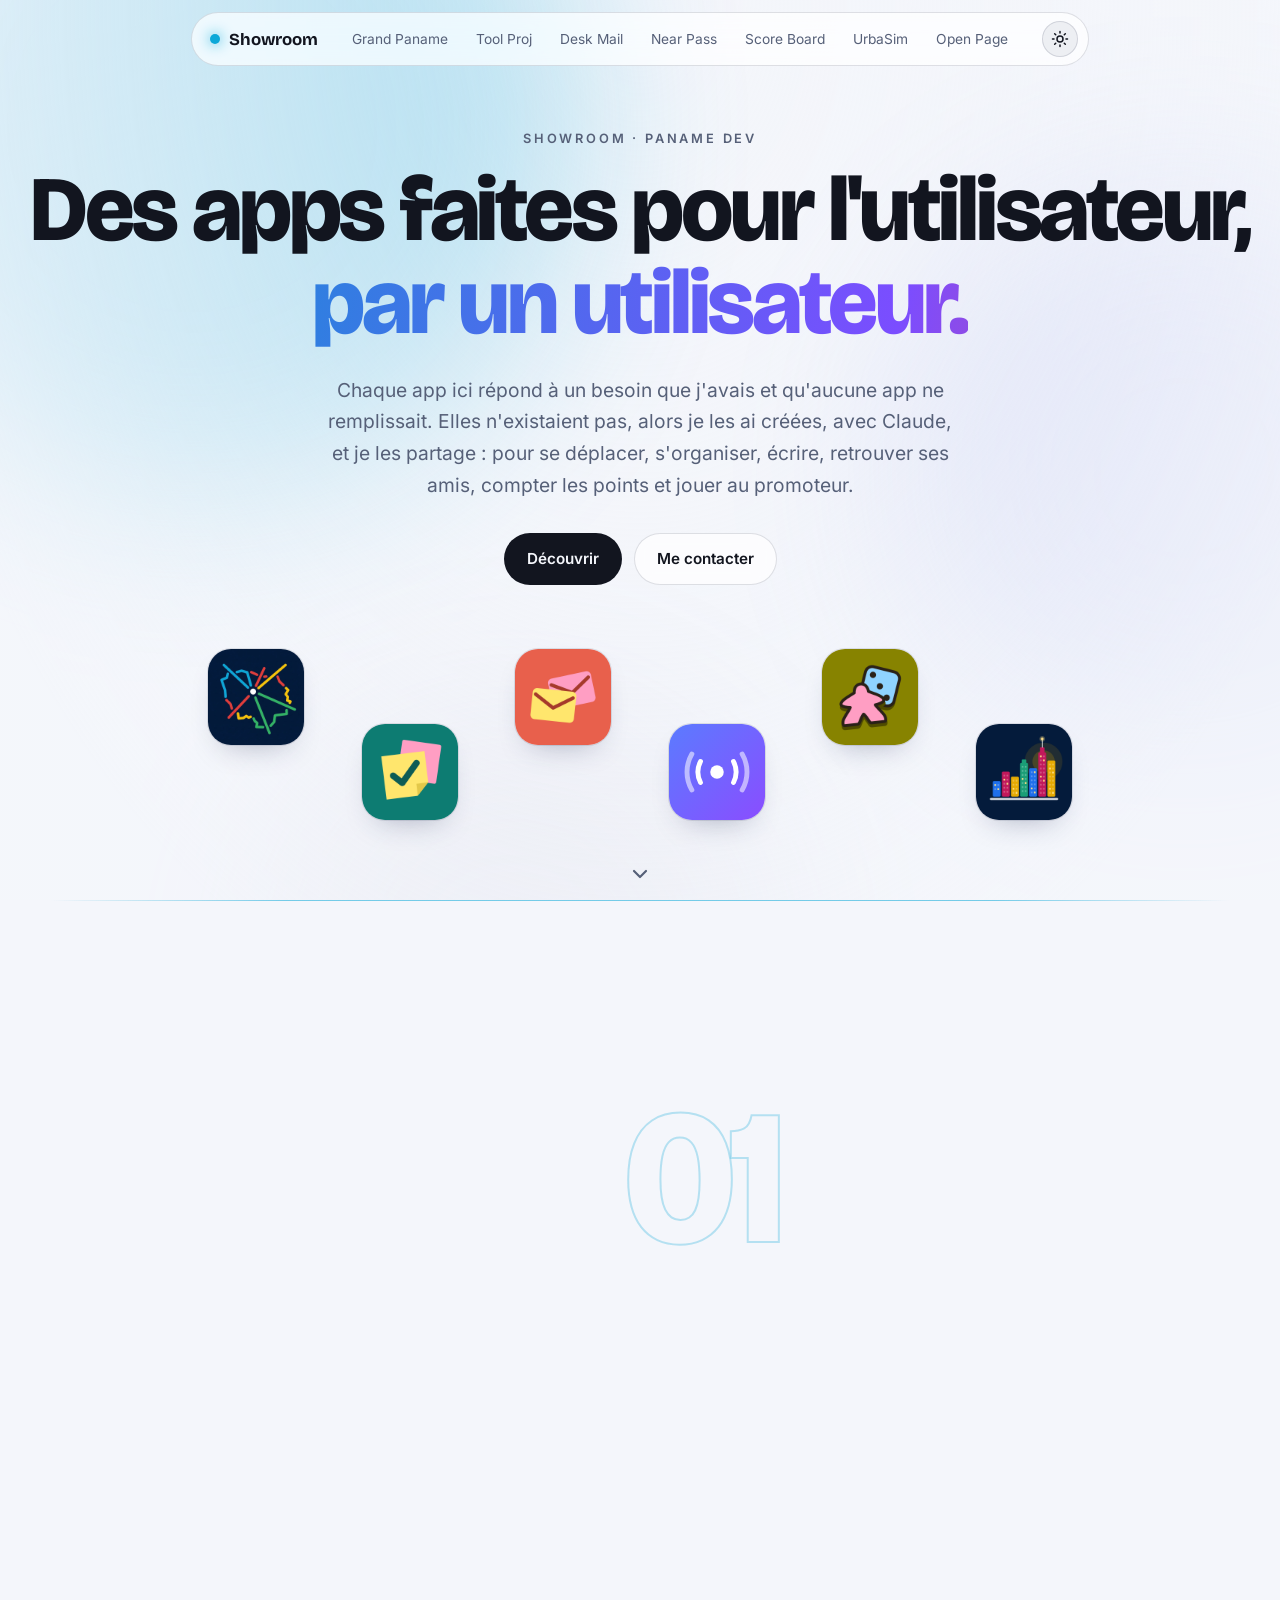
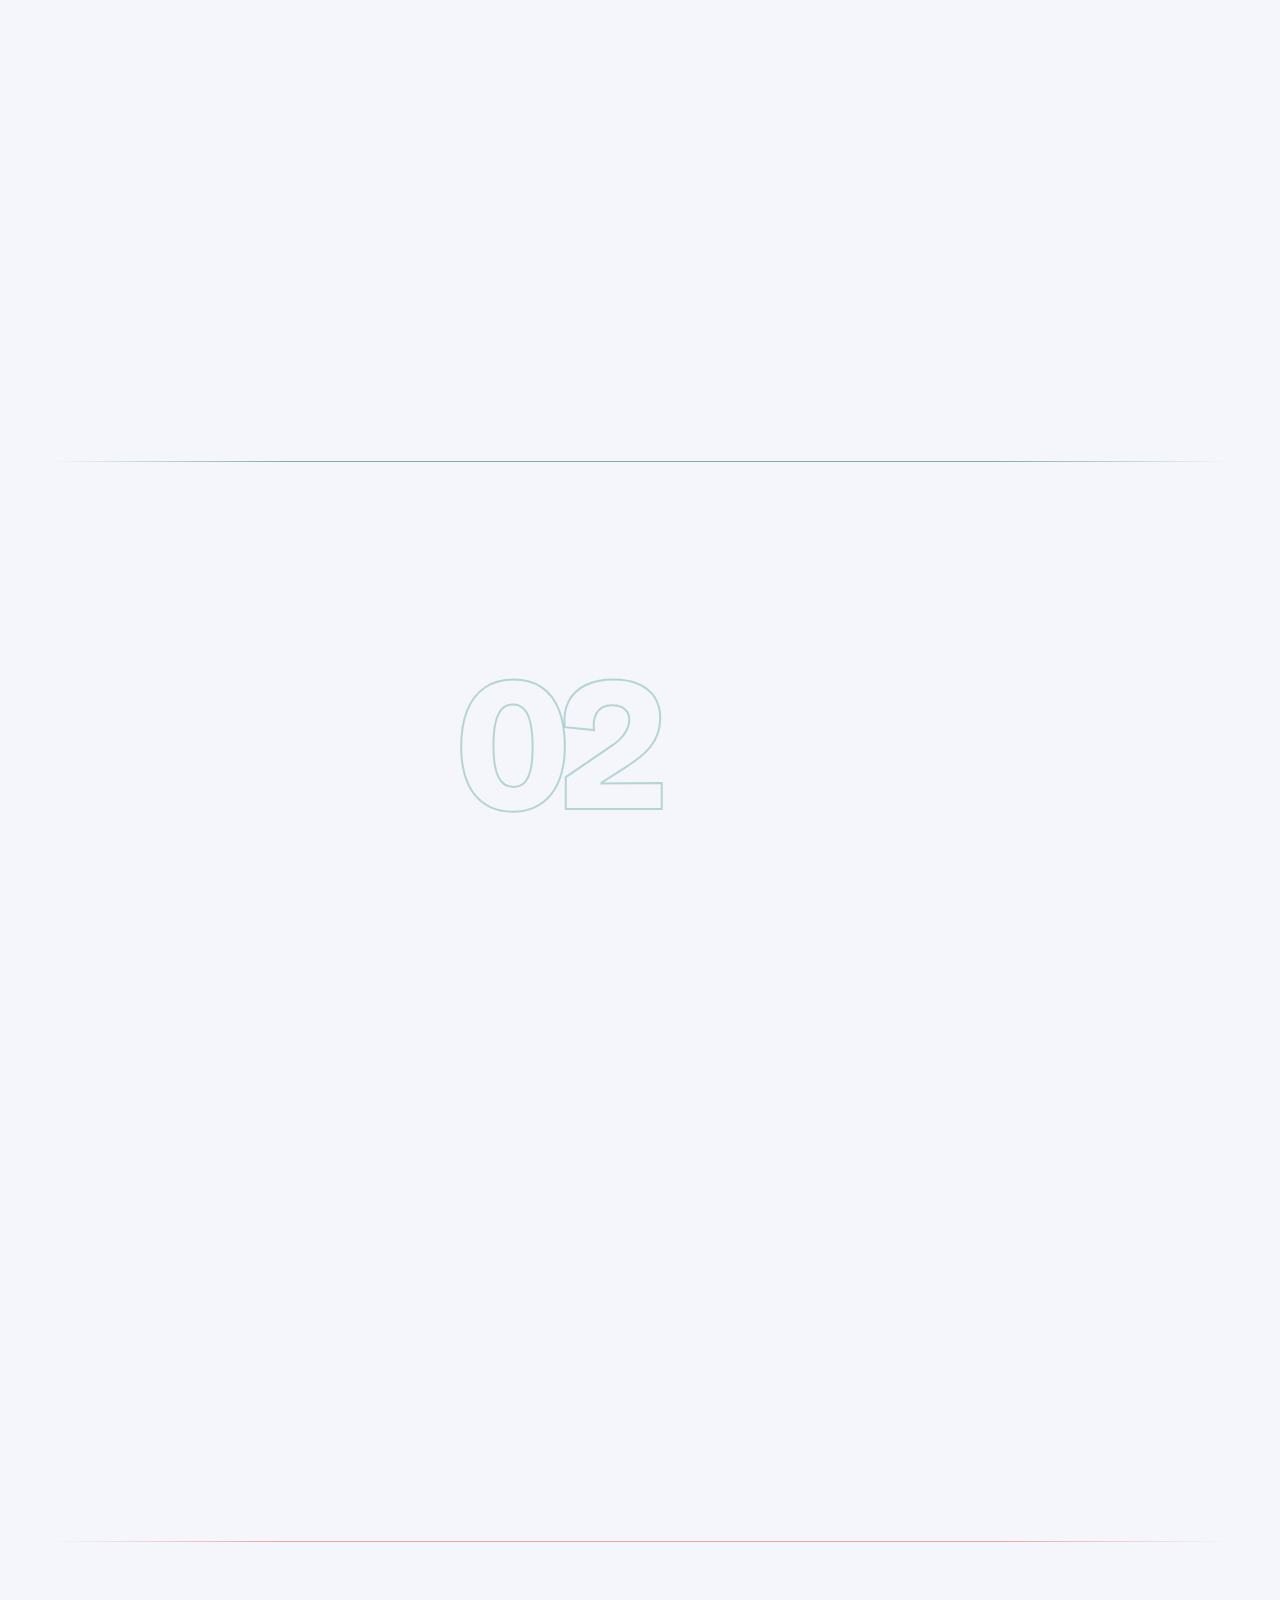
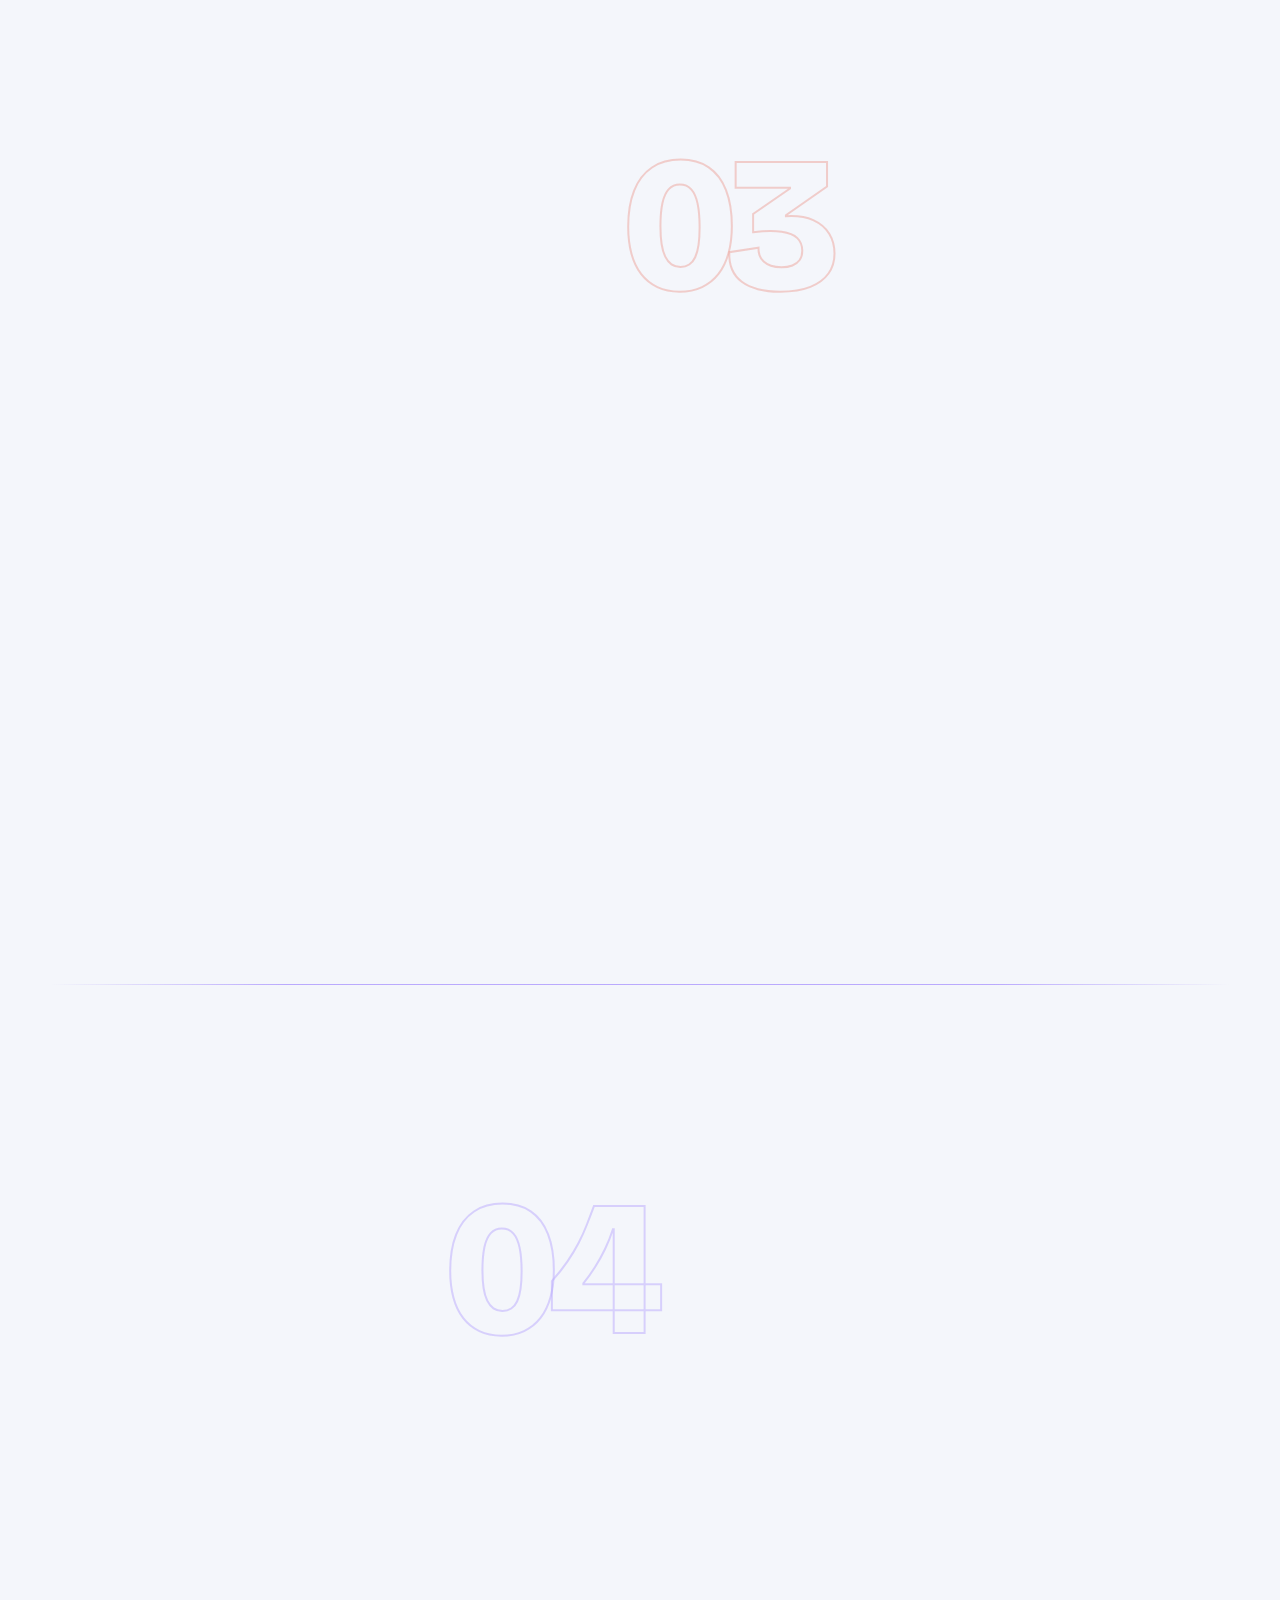
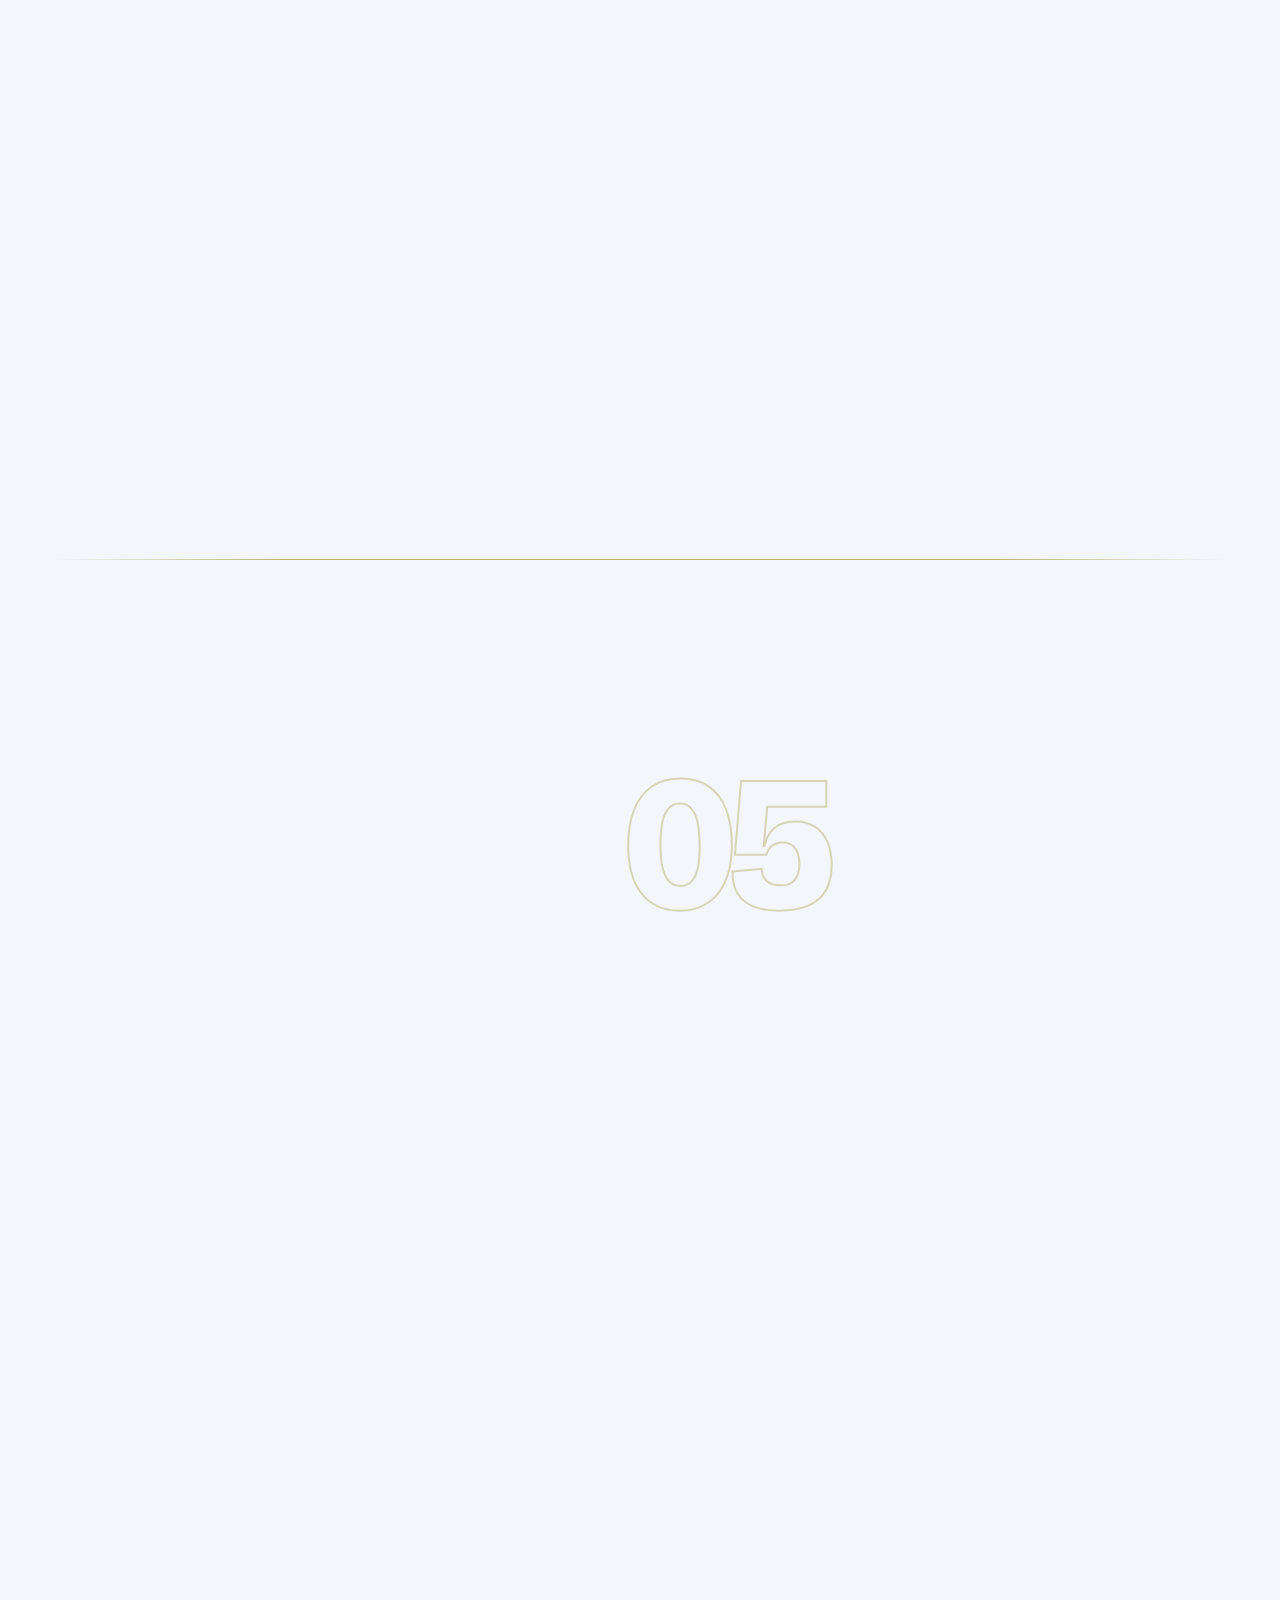
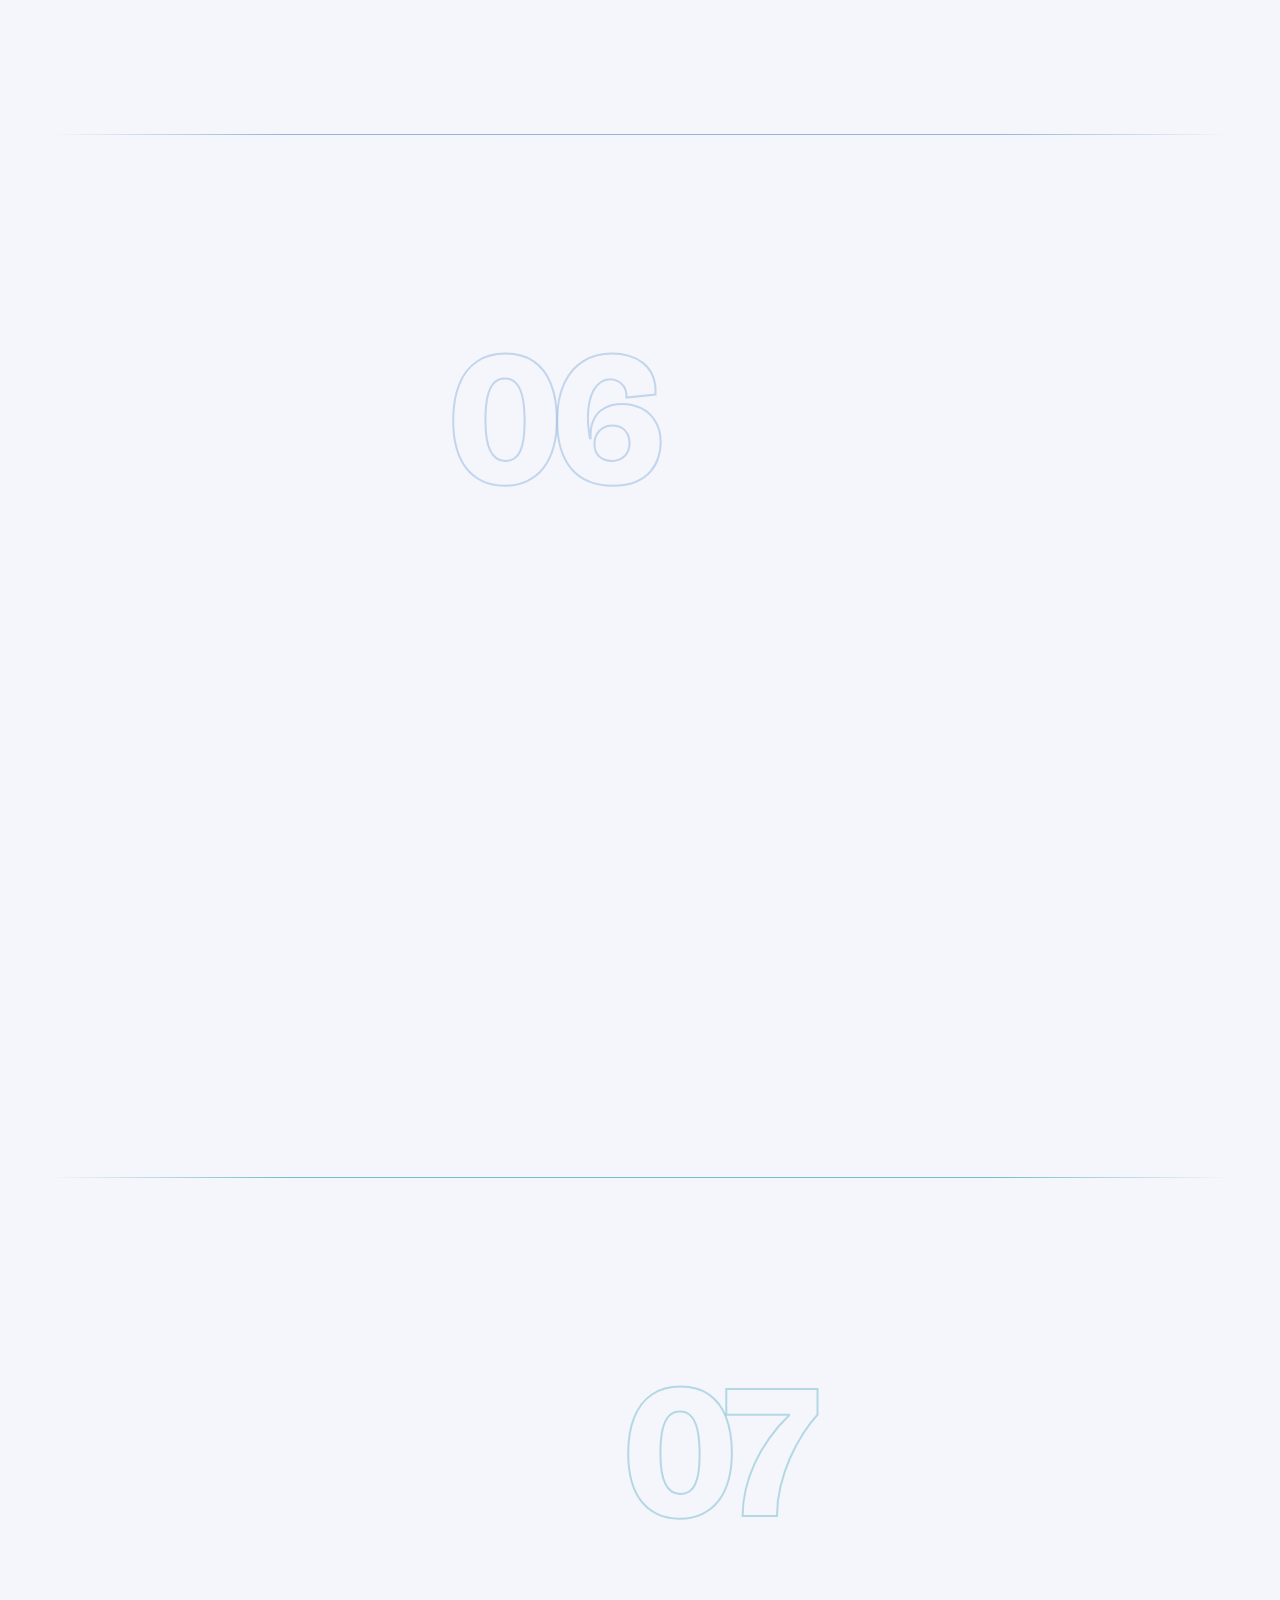
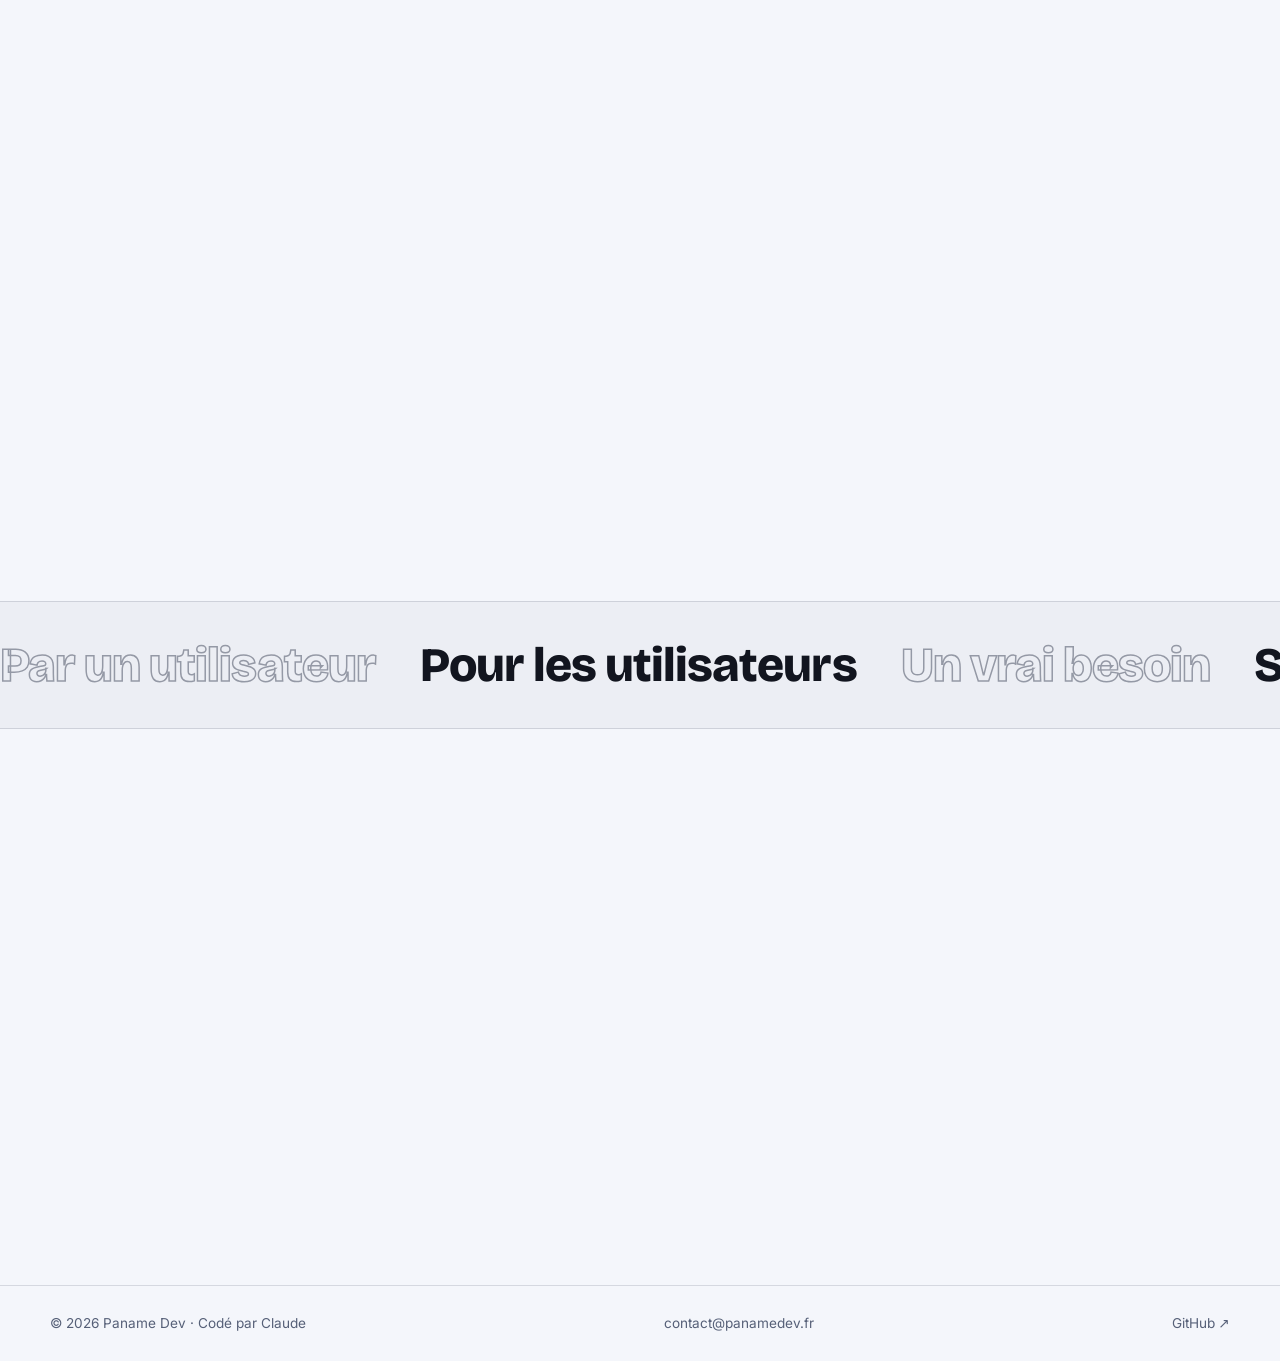
==== index.html @ d59c6768 "Défilement : plus de pause au survol, la rangée ne s'arrête jamais Co-Authored-By: Claude Sonnet 5.5" ====
<!doctype html>
<html lang="fr">
<head>
<meta charset="utf-8">
<meta name="viewport" content="width=device-width, initial-scale=1">
<title>Showroom — Mes apps</title>
<meta name="description" content="Des apps faites pour l'utilisateur, par un utilisateur : Grand Paname, Tool Proj, Desk Mail, Near Pass, Score Board, UrbaSim… et d'autres à venir.">
<meta name="theme-color" content="#0b0d14">
<meta name="color-scheme" content="dark light">
<script>try{var t=localStorage.getItem("theme");if(t!=="light"&&t!=="dark")t=matchMedia("(prefers-color-scheme: light)").matches?"light":"dark";document.documentElement.dataset.theme=t}catch(e){}if(!matchMedia("(prefers-reduced-motion: reduce)").matches&&(!location.hash||location.hash==="#top")&&!scrollY)document.documentElement.classList.add("intro")</script>
<meta name="author" content="Paname Dev">
<link rel="icon" href="assets/img/favicon.svg?v=3534c2a4" type="image/svg+xml">
<link rel="preload" href="assets/fonts/inter-latin-wght.woff2" as="font" type="font/woff2" crossorigin>
<link rel="preload" href="assets/fonts/bricolage-latin-opsz.woff2" as="font" type="font/woff2" crossorigin>
<link rel="stylesheet" href="style.css?v=7ac95b6a">
</head>
<body>
<div class="bg" aria-hidden="true"><i class="blob b1"></i><i class="blob b2"></i><i class="blob b3"></i><div class="grain"></div></div>

<header class="nav">
  <a class="brand" href="#top"><span class="dot"></span>Showroom</a>
  <nav>
    <!-- NAV:START -->
    <a href="#grand-paname">Grand Paname</a>
    <a href="#tool-proj">Tool Proj</a>
    <a href="#desk-mail">Desk Mail</a>
    <a href="#near-pass">Near Pass</a>
    <a href="#scoreboard">Score Board</a>
    <a href="#urbasim">UrbaSim</a>
    <a href="#open-page">Open Page</a>    <!-- NAV:END -->
  </nav>
  <button class="tbtn" type="button" aria-label="Changer de thème (clair / sombre)"><svg class="moon" viewBox="0 0 24 24" fill="none" stroke="currentColor" stroke-width="2" stroke-linecap="round" stroke-linejoin="round"><path d="M21 12.8A9 9 0 1 1 11.2 3a7 7 0 0 0 9.8 9.8z"/></svg><svg class="sun" viewBox="0 0 24 24" fill="none" stroke="currentColor" stroke-width="2" stroke-linecap="round"><circle cx="12" cy="12" r="4"/><path d="M12 2v2M12 20v2M4.9 4.9l1.4 1.4M17.7 17.7l1.4 1.4M2 12h2M20 12h2M4.9 19.1l1.4-1.4M17.7 6.3l1.4-1.4"/></svg></button>
</header>

<main id="top">
<!-- HERO -->
<section class="hero">
  <p class="eyebrow reveal">Showroom · Paname Dev</p>
  <h1 class="reveal d1">Des apps faites pour l'utilisateur,<br><span class="grad">par un utilisateur.</span></h1>
  <p class="lead reveal d2">Chaque app ici répond à un besoin que j'avais et qu'aucune app ne remplissait. Elles n'existaient pas, alors je les ai créées, avec Claude, et je les partage : pour se déplacer, s'organiser, écrire, retrouver ses amis, compter les points et jouer au promoteur.</p>
  <div class="cta reveal d3"><a class="btn primary" href="#grand-paname">Découvrir</a><a class="btn ghost" href="#contact">Me contacter</a></div>

  <div class="orbit" aria-hidden="true">
    <!-- ORBIT:START -->
    <a href="#grand-paname" class="ico" data-depth="18" data-tile="#0ca8d8" style="left:2.0%;top:6%;animation-delay:-0.0s"><img src="assets/img/grandpaname.png?v=43c9810d" alt=""></a>
    <a href="#tool-proj" class="ico" data-depth="26" data-tile="#0d7c72" style="left:16.0%;top:50%;animation-delay:-1.3s"><img src="assets/img/toolproj.png?v=ee2c892e" alt=""></a>
    <a href="#desk-mail" class="ico" data-depth="34" data-tile="#e8604c" style="left:30.0%;top:6%;animation-delay:-2.6s"><img src="assets/img/deskmail.png?v=2308c365" alt=""></a>
    <a href="#near-pass" class="ico" data-depth="40" data-tile="#8a6bff" style="left:44.0%;top:50%;animation-delay:-3.9s"><img src="assets/img/nearpass.svg?v=d5eae3f5" alt=""></a>
    <a href="#scoreboard" class="ico" data-depth="22" data-tile="#878300" style="left:58.0%;top:6%;animation-delay:-0.2s"><img src="assets/img/scoreboard.png?v=7ec2c435" alt=""></a>
    <a href="#urbasim" class="ico" data-depth="44" data-tile="#3f80ca" style="left:72.0%;top:50%;animation-delay:-1.5s"><img src="assets/img/urbasim-icon.png?v=8cf148e3" alt=""></a>
    <a href="#open-page" class="ico" data-depth="18" data-tile="#0a8ca9" style="left:86.0%;top:6%;animation-delay:-2.8s"><img src="assets/img/openpage.png?v=98469eb4" alt=""></a>    <!-- ORBIT:END -->
  </div>
  <a class="scroll" href="#apps" aria-label="Voir les apps"><svg viewBox="0 0 24 24" fill="none" stroke="currentColor" stroke-width="2.2" stroke-linecap="round" stroke-linejoin="round"><path d="M6 9l6 6 6-6"/></svg></a>
</section>

<div id="apps"></div>
<!-- APPS:START (généré par scripts/build_site.py à partir de data/apps.json : ne pas modifier à la main) -->
<section class="app grand-paname" id="grand-paname" data-glow="#0ca8d8" style="--a:#0ca8d8;--btn-ink:#041b3b">
  <div class="wrap">
    <header class="ahead">
      <div class="aleft">
        <div class="tag reveal"><img src="assets/img/grandpaname.png?v=43c9810d" alt="" class="mini"> L&#x27;application phare</div>
        <h2 class="reveal d1" style="font-family:'GrandParis',var(--display);font-weight:700;letter-spacing:0;font-size:clamp(2.1rem,4.4vw,3.6rem)">Grand Paname</h2>
      </div>
      <div class="aright">
        <p class="pitch reveal d2"><em>Tout le réseau d&#x27;Île-de-France dans la poche.</em> Une carte au centre, des horaires qui suivent ton doigt, et une app qui se sent vraiment native.</p>
        <div class="chips reveal d3"><span>Android</span><span>React Native · Expo</span><span>v3.3</span></div>
        <div class="links reveal d3"><a class="btn app-btn" href="https://github.com/MaxPyroli/grand-paname-app" target="_blank" rel="noopener">Voir le projet ↗</a></div>
      </div>
    </header>
    <div class="car reveal d2" data-car tabindex="0" role="region" aria-roledescription="carrousel" aria-label="Fonctionnalités de Grand Paname">
      <div class="track">
      <article class="slide" aria-label="1 sur 6">
        <div class="stxt"><span class="num">01 / 06</span><h3>Vue d&#x27;ensemble</h3><p>Une carte au centre, des horaires qui suivent ton doigt, et une app qui se sent vraiment native.</p></div>
        <div class="shotarea ">
          <figure class="slot phone"><div class="part phone has"><div class="frame"><picture><source media="(prefers-color-scheme: light)" srcset="assets/shots/grand-paname/01-light.jpg?v=791dcea7"><img src="assets/shots/grand-paname/01-light.jpg?v=791dcea7" alt="Grand Paname : Vue d&#x27;ensemble" data-light="assets/shots/grand-paname/01-light.jpg?v=791dcea7" data-dark="assets/shots/grand-paname/01-light.jpg?v=791dcea7" loading="lazy"></picture></div></div></figure>
        </div>
      </article><article class="slide" aria-label="2 sur 6">
        <div class="stxt"><span class="num">02 / 06</span><h3>La carte au centre</h3><p>Une carte plein écran du réseau, avec les lignes de métro, RER et tram en couleurs. On cherche un arrêt, on touche, on voit.</p></div>
        <div class="shotarea ">
          <figure class="slot phone"><div class="part phone"><div class="frame"><div class="ph"><b>02</b><span>Capture à ajouter</span><small>La carte zoomée sur un quartier, avec les lignes</small><code>assets/shots/grand-paname/02-light.jpg</code><code>assets/shots/grand-paname/02-dark.jpg</code></div></div></div></figure>
        </div>
      </article><article class="slide" aria-label="3 sur 6">
        <div class="stxt"><span class="num">03 / 06</span><h3>Les horaires, au doigt</h3><p>Les prochains passages d&#x27;un arrêt dans un volet qui suit ton geste : on le tire pour l&#x27;ouvrir, on le glisse pour le fermer.</p></div>
        <div class="shotarea ">
          <figure class="slot phone"><div class="part phone"><div class="frame"><div class="ph"><b>03</b><span>Capture à ajouter</span><small>Le volet des horaires ouvert sur un arrêt</small><code>assets/shots/grand-paname/03-light.jpg</code><code>assets/shots/grand-paname/03-dark.jpg</code></div></div></div></figure>
        </div>
      </article><article class="slide" aria-label="4 sur 6">
        <div class="stxt"><span class="num">04 / 06</span><h3>Info trafic</h3><p>L&#x27;onglet Trafic regroupe les perturbations du réseau. Le rouge n&#x27;apparaît que lorsqu&#x27;il y a un vrai problème.</p></div>
        <div class="shotarea ">
          <figure class="slot phone"><div class="part phone"><div class="frame"><div class="ph"><b>04</b><span>Capture à ajouter</span><small>L&#x27;onglet Trafic avec quelques perturbations</small><code>assets/shots/grand-paname/04-light.jpg</code><code>assets/shots/grand-paname/04-dark.jpg</code></div></div></div></figure>
        </div>
      </article><article class="slide" aria-label="5 sur 6">
        <div class="stxt"><span class="num">05 / 06</span><h3>Tes favoris</h3><p>Tes arrêts et tes lignes habituels à portée de pouce, dans l&#x27;onglet Favoris.</p></div>
        <div class="shotarea ">
          <figure class="slot phone"><div class="part phone"><div class="frame"><div class="ph"><b>05</b><span>Capture à ajouter</span><small>L&#x27;onglet Favoris rempli</small><code>assets/shots/grand-paname/05-light.jpg</code><code>assets/shots/grand-paname/05-dark.jpg</code></div></div></div></figure>
        </div>
      </article><article class="slide" aria-label="6 sur 6">
        <div class="stxt"><span class="num">06 / 06</span><h3>Trois thèmes</h3><p>Clair, sombre, et sombre OLED pour les écrans qui éteignent les pixels noirs.</p></div>
        <div class="shotarea ">
          <figure class="slot phone"><div class="part phone"><div class="frame"><div class="ph"><b>06</b><span>Capture à ajouter</span><small>Le même écran en thème sombre OLED</small><code>assets/shots/grand-paname/06-light.jpg</code><code>assets/shots/grand-paname/06-dark.jpg</code></div></div></div></figure>
        </div>
      </article>
      </div>
      <div class="ctrl">
        <button class="arrow prev" type="button" aria-label="Précédent">←</button>
        <button class="arrow next" type="button" aria-label="Suivant">→</button>
        <div class="dots"><button class="dot" type="button" aria-label="Aller à : Vue d&#x27;ensemble"></button><button class="dot" type="button" aria-label="Aller à : La carte au centre"></button><button class="dot" type="button" aria-label="Aller à : Les horaires, au doigt"></button><button class="dot" type="button" aria-label="Aller à : Info trafic"></button><button class="dot" type="button" aria-label="Aller à : Tes favoris"></button><button class="dot" type="button" aria-label="Aller à : Trois thèmes"></button></div>
      </div>
    </div>
  </div>
</section>

<section class="app tool-proj flip" id="tool-proj" data-glow="#0fb5a6" style="--a:#0d7c72">
  <div class="wrap">
    <header class="ahead">
      <div class="aleft">
        <div class="tag reveal"><img src="assets/img/toolproj.png?v=ee2c892e" alt="" class="mini"> Productivité</div>
        <h2 class="reveal d1">Tool Proj</h2>
      </div>
      <div class="aright">
        <p class="pitch reveal d2"><em>Le carnet de bord de tes projets d&#x27;apps.</em> Avancement, tâches, idées et équipe, sur un mur de post-it qu&#x27;on zoome du bout des doigts. Installable sur téléphone.</p>
        <div class="chips reveal d3"><span>PWA installable</span><span>Supabase</span><span>Gratuit</span></div>
        <div class="links reveal d3"><a class="btn app-btn" href="https://toolproj.panamedev.fr/" target="_blank" rel="noopener">Ouvrir l&#x27;app ↗</a></div>
      </div>
    </header>
    <div class="car reveal d2" data-car tabindex="0" role="region" aria-roledescription="carrousel" aria-label="Fonctionnalités de Tool Proj">
      <div class="track">
      <article class="slide" aria-label="1 sur 6">
        <div class="stxt"><span class="num">01 / 06</span><h3>Vue d&#x27;ensemble</h3><p>Avancement, tâches, idées et équipe, sur un mur de post-it qu&#x27;on zoome du bout des doigts. Installable sur téléphone.</p></div>
        <div class="shotarea stage withmock">
          <div class="board">
        <div class="bhead"><b>Mon app</b><div class="prog"><i></i></div><small>64&nbsp;%</small></div>
        <div class="cols">
          <div class="col"><h4>À faire</h4>
            <div class="note n-y"><button class="chk" type="button" aria-pressed="false" aria-label="Marquer comme fait"></button><b class="nt">Écran d'accueil</b><span>Tâche</span></div>
            <div class="note n-p rot2"><button class="chk" type="button" aria-pressed="false" aria-label="Marquer comme fait"></button><b class="nt">Mode sombre ?</b><span>Idée</span></div>
          </div>
          <div class="col"><h4>En cours</h4>
            <div class="note n-b rot3"><button class="chk" type="button" aria-pressed="false" aria-label="Marquer comme fait"></button><b class="nt">Notifications push</b><span>Amélioration</span></div>
            <div class="note n-o"><button class="chk" type="button" aria-pressed="false" aria-label="Marquer comme fait"></button><b class="nt">Bug scroll iOS</b><span>Bug</span></div>
          </div>
          <div class="col"><h4>Fait</h4>
            <div class="note n-g rot2 done"><button class="chk" type="button" aria-pressed="true" aria-label="Marquer comme à faire"></button><b class="nt">Connexion par clé</b><span>Tâche</span></div>
            <div class="note n-g rot3 done"><button class="chk" type="button" aria-pressed="true" aria-label="Marquer comme à faire"></button><b class="nt">Rôles par projet</b><span>Tâche</span></div>
          </div>
        </div>
      </div>
      <div class="float f1">👍 12</div>
      <div class="float f2">🔔 Assigné à toi</div>
          <figure class="slot duo"><div class="part window"><div class="frame"><div class="wbar"><i></i><i></i><i></i></div><div class="ph"><b>01</b><span>Capture à ajouter</span><small>L&#x27;aperçu d&#x27;un projet : bureau et mobile</small><code>assets/shots/tool-proj/01-desktop-light.jpg</code><code>assets/shots/tool-proj/01-desktop-dark.jpg</code></div></div></div><div class="part phone"><div class="frame"><div class="ph"><b>01</b><span>Capture à ajouter</span><small>L&#x27;aperçu d&#x27;un projet : bureau et mobile</small><code>assets/shots/tool-proj/01-mobile-light.jpg</code><code>assets/shots/tool-proj/01-mobile-dark.jpg</code></div></div></div></figure>
        </div>
      </article><article class="slide" aria-label="2 sur 6">
        <div class="stxt"><span class="num">02 / 06</span><h3>Le plan de travail de post-it</h3><p>Un grand mur qu&#x27;on zoome (pincement ou Ctrl + molette) et qu&#x27;on parcourt en glissant, avec une mini-carte, le plein écran, « Ranger » par couleur, votes ou date, et des votes 👍.</p></div>
        <div class="shotarea ">
          <figure class="slot duo"><div class="part window"><div class="frame"><div class="wbar"><i></i><i></i><i></i></div><div class="ph"><b>02</b><span>Capture à ajouter</span><small>Le mur de post-it, avec la mini-carte (bureau + mobile)</small><code>assets/shots/tool-proj/02-desktop-light.jpg</code><code>assets/shots/tool-proj/02-desktop-dark.jpg</code></div></div></div><div class="part phone"><div class="frame"><div class="ph"><b>02</b><span>Capture à ajouter</span><small>Le mur de post-it, avec la mini-carte (bureau + mobile)</small><code>assets/shots/tool-proj/02-mobile-light.jpg</code><code>assets/shots/tool-proj/02-mobile-dark.jpg</code></div></div></div></figure>
        </div>
      </article><article class="slide" aria-label="3 sur 6">
        <div class="stxt"><span class="num">03 / 06</span><h3>Feuille de route et tableau</h3><p>Les grands chantiers rangés en Maintenant, Ensuite, Plus tard et Terminé, ou un tableau À faire / En cours / Fait où chaque chantier est un grand post-it.</p></div>
        <div class="shotarea ">
          <figure class="slot duo"><div class="part window"><div class="frame"><div class="wbar"><i></i><i></i><i></i></div><div class="ph"><b>03</b><span>Capture à ajouter</span><small>La feuille de route ou le tableau (bureau + mobile)</small><code>assets/shots/tool-proj/03-desktop-light.jpg</code><code>assets/shots/tool-proj/03-desktop-dark.jpg</code></div></div></div><div class="part phone"><div class="frame"><div class="ph"><b>03</b><span>Capture à ajouter</span><small>La feuille de route ou le tableau (bureau + mobile)</small><code>assets/shots/tool-proj/03-mobile-light.jpg</code><code>assets/shots/tool-proj/03-mobile-dark.jpg</code></div></div></div></figure>
        </div>
      </article><article class="slide" aria-label="4 sur 6">
        <div class="stxt"><span class="num">04 / 06</span><h3>Tâches, bugs, idées</h3><p>Chaque élément a son type et sa couleur, sa priorité, une personne assignée. Une idée mûre se transforme en chantier, tâche, bug ou amélioration.</p></div>
        <div class="shotarea ">
          <figure class="slot duo"><div class="part window"><div class="frame"><div class="wbar"><i></i><i></i><i></i></div><div class="ph"><b>04</b><span>Capture à ajouter</span><small>Une tâche ouverte avec ses détails (bureau + mobile)</small><code>assets/shots/tool-proj/04-desktop-light.jpg</code><code>assets/shots/tool-proj/04-desktop-dark.jpg</code></div></div></div><div class="part phone"><div class="frame"><div class="ph"><b>04</b><span>Capture à ajouter</span><small>Une tâche ouverte avec ses détails (bureau + mobile)</small><code>assets/shots/tool-proj/04-mobile-light.jpg</code><code>assets/shots/tool-proj/04-mobile-dark.jpg</code></div></div></div></figure>
        </div>
      </article><article class="slide" aria-label="5 sur 6">
        <div class="stxt"><span class="num">05 / 06</span><h3>L&#x27;aperçu du projet</h3><p>Une jauge d&#x27;avancement, les chantiers en cours, les bugs ouverts, les idées les plus votées et l&#x27;activité récente.</p></div>
        <div class="shotarea ">
          <figure class="slot duo"><div class="part window"><div class="frame"><div class="wbar"><i></i><i></i><i></i></div><div class="ph"><b>05</b><span>Capture à ajouter</span><small>L&#x27;aperçu avec la jauge d&#x27;avancement (bureau + mobile)</small><code>assets/shots/tool-proj/05-desktop-light.jpg</code><code>assets/shots/tool-proj/05-desktop-dark.jpg</code></div></div></div><div class="part phone"><div class="frame"><div class="ph"><b>05</b><span>Capture à ajouter</span><small>L&#x27;aperçu avec la jauge d&#x27;avancement (bureau + mobile)</small><code>assets/shots/tool-proj/05-mobile-light.jpg</code><code>assets/shots/tool-proj/05-mobile-dark.jpg</code></div></div></div></figure>
        </div>
      </article><article class="slide" aria-label="6 sur 6">
        <div class="stxt"><span class="num">06 / 06</span><h3>Équipe et connexion</h3><p>Rôles admin ou membre par projet, avatars emoji, notifications quand une tâche t&#x27;est assignée, et connexion sans mot de passe : lien, code ou Face ID.</p></div>
        <div class="shotarea ">
          <figure class="slot duo"><div class="part window"><div class="frame"><div class="wbar"><i></i><i></i><i></i></div><div class="ph"><b>06</b><span>Capture à ajouter</span><small>La liste des membres ou l&#x27;écran de connexion (bureau + mobile)</small><code>assets/shots/tool-proj/06-desktop-light.jpg</code><code>assets/shots/tool-proj/06-desktop-dark.jpg</code></div></div></div><div class="part phone"><div class="frame"><div class="ph"><b>06</b><span>Capture à ajouter</span><small>La liste des membres ou l&#x27;écran de connexion (bureau + mobile)</small><code>assets/shots/tool-proj/06-mobile-light.jpg</code><code>assets/shots/tool-proj/06-mobile-dark.jpg</code></div></div></div></figure>
        </div>
      </article>
      </div>
      <div class="ctrl">
        <button class="arrow prev" type="button" aria-label="Précédent">←</button>
        <button class="arrow next" type="button" aria-label="Suivant">→</button>
        <div class="dots"><button class="dot" type="button" aria-label="Aller à : Vue d&#x27;ensemble"></button><button class="dot" type="button" aria-label="Aller à : Le plan de travail de post-it"></button><button class="dot" type="button" aria-label="Aller à : Feuille de route et tableau"></button><button class="dot" type="button" aria-label="Aller à : Tâches, bugs, idées"></button><button class="dot" type="button" aria-label="Aller à : L&#x27;aperçu du projet"></button><button class="dot" type="button" aria-label="Aller à : Équipe et connexion"></button></div>
      </div>
    </div>
  </div>
</section>

<section class="app desk-mail" id="desk-mail" data-glow="#e8604c" style="--a:#e8604c">
  <div class="wrap">
    <header class="ahead">
      <div class="aleft">
        <div class="tag reveal"><img src="assets/img/deskmail.png?v=2308c365" alt="" class="mini"> Windows</div>
        <h2 class="reveal d1">Desk Mail</h2>
      </div>
      <div class="aright">
        <p class="pitch reveal d2"><em>Un client mail de bureau pour Windows.</em> Tous tes comptes au même endroit, et rien qui ne quitte ton ordinateur.</p>
        <div class="chips reveal d3"><span>Windows</span><span>100 % local</span><span>Aucun pistage</span></div>
        <div class="links reveal d3"><a class="btn ghost" href="https://maxpyroli.github.io/panamail-pages/" target="_blank" rel="noopener">Politique de confidentialité ↗</a></div>
      </div>
    </header>
    <div class="car reveal d2" data-car tabindex="0" role="region" aria-roledescription="carrousel" aria-label="Fonctionnalités de Desk Mail">
      <div class="track">
      <article class="slide" aria-label="1 sur 5">
        <div class="stxt"><span class="num">01 / 05</span><h3>Vue d&#x27;ensemble</h3><p>Tous tes comptes au même endroit, et rien qui ne quitte ton ordinateur.</p></div>
        <div class="shotarea stage withmock">
          <div class="win tilt">
        <div class="title"><span>Desk Mail</span><div class="wc"><i></i><i></i><i></i></div></div>
        <div class="wbody">
          <aside><b class="acct on">Gmail<small>3</small></b><b class="acct">Outlook</b><b class="acct">Perso</b><hr><span>Réception</span><span>Envoyés</span><span>Brouillons</span></aside>
          <div class="list">
            <div class="mail new"><i class="av a1">M</i><div><strong>Marie L.</strong><span>Les plans validés ✔</span></div><time>9:41</time></div>
            <div class="mail on"><i class="av a2">T</i><div><strong>Thomas</strong><span>Re : Réunion jeudi</span></div><time>8:12</time></div>
            <div class="mail"><i class="av a3">G</i><div><strong>GitHub</strong><span>Build réussi</span></div><time>hier</time></div>
            <div class="mail"><i class="av a4">S</i><div><strong>Sophie</strong><span>Photos du week-end</span></div><time>lun.</time></div>
          </div>
          <div class="read"><h5>Re : Réunion jeudi</h5><p class="who">Thomas · à moi</p><p class="ln"></p><p class="ln s"></p><p class="ln"></p><p class="ln m"></p></div>
        </div>
      </div>
      <div class="float f1">🔒 Coffre Windows</div>
      <div class="float f2">⚡ Hors ligne</div>
          <figure class="slot window"><div class="part window"><div class="frame"><div class="wbar"><i></i><i></i><i></i></div><div class="ph"><b>01</b><span>Capture à ajouter</span><small>La fenêtre principale : comptes, liste des messages, lecture</small><code>assets/shots/desk-mail/01-light.jpg</code><code>assets/shots/desk-mail/01-dark.jpg</code></div></div></div></figure>
        </div>
      </article><article class="slide" aria-label="2 sur 5">
        <div class="stxt"><span class="num">02 / 05</span><h3>Tous tes comptes</h3><p>Gmail, Outlook, ou tout fournisseur IMAP/SMTP, depuis une seule application. Connexion « avec Google » ou « avec Microsoft » sans que Desk Mail connaisse ton mot de passe.</p></div>
        <div class="shotarea ">
          <figure class="slot window"><div class="part window"><div class="frame"><div class="wbar"><i></i><i></i><i></i></div><div class="ph"><b>02</b><span>Capture à ajouter</span><small>L&#x27;ajout d&#x27;un compte ou la liste des comptes</small><code>assets/shots/desk-mail/02-light.jpg</code><code>assets/shots/desk-mail/02-dark.jpg</code></div></div></div></figure>
        </div>
      </article><article class="slide" aria-label="3 sur 5">
        <div class="stxt"><span class="num">03 / 05</span><h3>Lire et écrire</h3><p>Consulte, écris et gère tes e-mails, avec brouillons et signatures enregistrés localement.</p></div>
        <div class="shotarea ">
          <figure class="slot window"><div class="part window"><div class="frame"><div class="wbar"><i></i><i></i><i></i></div><div class="ph"><b>03</b><span>Capture à ajouter</span><small>La rédaction d&#x27;un message</small><code>assets/shots/desk-mail/03-light.jpg</code><code>assets/shots/desk-mail/03-dark.jpg</code></div></div></div></figure>
        </div>
      </article><article class="slide" aria-label="4 sur 5">
        <div class="stxt"><span class="num">04 / 05</span><h3>Hors ligne</h3><p>Une copie locale des messages déjà consultés, dans une base SQLite privée : affichage rapide et lecture sans connexion.</p></div>
        <div class="shotarea ">
          <figure class="slot window"><div class="part window"><div class="frame"><div class="wbar"><i></i><i></i><i></i></div><div class="ph"><b>04</b><span>Capture à ajouter</span><small>La liste des messages en mode hors ligne</small><code>assets/shots/desk-mail/04-light.jpg</code><code>assets/shots/desk-mail/04-dark.jpg</code></div></div></div></figure>
        </div>
      </article><article class="slide" aria-label="5 sur 5">
        <div class="stxt"><span class="num">05 / 05</span><h3>Un coffre pour tes mots de passe</h3><p>Mots de passe et jetons de connexion sont stockés dans le Gestionnaire d&#x27;identification de Windows. Aucun serveur central, aucune télémétrie.</p></div>
        <div class="shotarea ">
          <figure class="slot window"><div class="part window"><div class="frame"><div class="wbar"><i></i><i></i><i></i></div><div class="ph"><b>05</b><span>Capture à ajouter</span><small>Les réglages de confidentialité ou des comptes</small><code>assets/shots/desk-mail/05-light.jpg</code><code>assets/shots/desk-mail/05-dark.jpg</code></div></div></div></figure>
        </div>
      </article>
      </div>
      <div class="ctrl">
        <button class="arrow prev" type="button" aria-label="Précédent">←</button>
        <button class="arrow next" type="button" aria-label="Suivant">→</button>
        <div class="dots"><button class="dot" type="button" aria-label="Aller à : Vue d&#x27;ensemble"></button><button class="dot" type="button" aria-label="Aller à : Tous tes comptes"></button><button class="dot" type="button" aria-label="Aller à : Lire et écrire"></button><button class="dot" type="button" aria-label="Aller à : Hors ligne"></button><button class="dot" type="button" aria-label="Aller à : Un coffre pour tes mots de passe"></button></div>
      </div>
    </div>
  </div>
</section>

<section class="app near-pass flip" id="near-pass" data-glow="#7a5bff" style="--a:#8a6bff">
  <div class="wrap">
    <header class="ahead">
      <div class="aleft">
        <div class="tag reveal"><img src="assets/img/nearpass.svg?v=d5eae3f5" alt="" class="mini"> Android</div>
        <h2 class="reveal d1">Near Pass</h2>
      </div>
      <div class="aright">
        <p class="pitch reveal d2"><em>Sache quand tes amis sont tout près.</em> Bluetooth et Ultra-Wideband mesurent la distance et la direction, sans jamais passer par un serveur.</p>
        <div class="chips reveal d3"><span>Android</span><span>BLE + UWB</span><span>Zéro serveur</span></div>
        <div class="links reveal d3"><a class="btn ghost" href="https://maxpyroli.github.io/nearpass-site/" target="_blank" rel="noopener">Politique de confidentialité ↗</a></div>
      </div>
    </header>
    <div class="car reveal d2" data-car tabindex="0" role="region" aria-roledescription="carrousel" aria-label="Fonctionnalités de Near Pass">
      <div class="track">
      <article class="slide" aria-label="1 sur 5">
        <div class="stxt"><span class="num">01 / 05</span><h3>Vue d&#x27;ensemble</h3><p>Bluetooth et Ultra-Wideband mesurent la distance et la direction, sans jamais passer par un serveur.</p></div>
        <div class="shotarea stage withmock">
          <div class="radar tilt">
        <i class="ring r1"></i><i class="ring r2"></i><i class="ring r3"></i>
        <div class="sweep"></div>
        <span class="you">Toi</span>
        <span class="fr p1"><b>L</b><small>≈ 4 m</small></span>
        <span class="fr p2"><b>A</b><small>≈ 12 m</small></span>
        <span class="fr p3"><b>J</b><small>≈ 27 m</small></span>
      </div>
      <div class="float f1">📡 Ami à proximité</div>
      <div class="float f2">🔐 Chiffré</div>
          <figure class="slot phone"><div class="part phone"><div class="frame"><div class="ph"><b>01</b><span>Capture à ajouter</span><small>L&#x27;écran principal avec un ami à proximité</small><code>assets/shots/near-pass/01-light.jpg</code><code>assets/shots/near-pass/01-dark.jpg</code></div></div></div></figure>
        </div>
      </article><article class="slide" aria-label="2 sur 5">
        <div class="stxt"><span class="num">02 / 05</span><h3>Ajouter un ami</h3><p>Par QR code, ou « à proximité » : les deux téléphones comparent un code à six chiffres, et l&#x27;échange est chiffré de bout en bout.</p></div>
        <div class="shotarea ">
          <figure class="slot phone"><div class="part phone"><div class="frame"><div class="ph"><b>02</b><span>Capture à ajouter</span><small>L&#x27;écran « Ajouter à proximité » ou le scan du QR code</small><code>assets/shots/near-pass/02-light.jpg</code><code>assets/shots/near-pass/02-dark.jpg</code></div></div></div></figure>
        </div>
      </article><article class="slide" aria-label="3 sur 5">
        <div class="stxt"><span class="num">03 / 05</span><h3>Le radar de proximité</h3><p>La distance et la direction de tes amis, mesurées en Ultra-Wideband quand ton téléphone le permet.</p></div>
        <div class="shotarea ">
          <figure class="slot phone"><div class="part phone"><div class="frame"><div class="ph"><b>03</b><span>Capture à ajouter</span><small>La vue de proximité d&#x27;un ami</small><code>assets/shots/near-pass/03-light.jpg</code><code>assets/shots/near-pass/03-dark.jpg</code></div></div></div></figure>
        </div>
      </article><article class="slide" aria-label="4 sur 5">
        <div class="stxt"><span class="num">04 / 05</span><h3>En arrière-plan</h3><p>Option « Détection en arrière-plan » : une alerte quand un ami arrive à proximité, avec un bouton pour tout arrêter.</p></div>
        <div class="shotarea ">
          <figure class="slot phone"><div class="part phone"><div class="frame"><div class="ph"><b>04</b><span>Capture à ajouter</span><small>L&#x27;alerte d&#x27;un ami à proximité ou le réglage</small><code>assets/shots/near-pass/04-light.jpg</code><code>assets/shots/near-pass/04-dark.jpg</code></div></div></div></figure>
        </div>
      </article><article class="slide" aria-label="5 sur 5">
        <div class="stxt"><span class="num">05 / 05</span><h3>Mon code</h3><p>Ton QR code personnel, et un bouton « Régénérer mon code » qui révoque l&#x27;accès de tous tes amis actuels.</p></div>
        <div class="shotarea ">
          <figure class="slot phone"><div class="part phone"><div class="frame"><div class="ph"><b>05</b><span>Capture à ajouter</span><small>L&#x27;écran « Mon code »</small><code>assets/shots/near-pass/05-light.jpg</code><code>assets/shots/near-pass/05-dark.jpg</code></div></div></div></figure>
        </div>
      </article>
      </div>
      <div class="ctrl">
        <button class="arrow prev" type="button" aria-label="Précédent">←</button>
        <button class="arrow next" type="button" aria-label="Suivant">→</button>
        <div class="dots"><button class="dot" type="button" aria-label="Aller à : Vue d&#x27;ensemble"></button><button class="dot" type="button" aria-label="Aller à : Ajouter un ami"></button><button class="dot" type="button" aria-label="Aller à : Le radar de proximité"></button><button class="dot" type="button" aria-label="Aller à : En arrière-plan"></button><button class="dot" type="button" aria-label="Aller à : Mon code"></button></div>
      </div>
    </div>
  </div>
</section>

<section class="app scoreboard" id="scoreboard" data-glow="#878300" style="--a:#878300;--btn-ink:#1a1800">
  <div class="wrap">
    <header class="ahead">
      <div class="aleft">
        <div class="tag reveal"><img src="assets/img/scoreboard.png?v=7ec2c435" alt="" class="mini"> Jeux de société</div>
        <h2 class="reveal d1">Score Board</h2>
      </div>
      <div class="aright">
        <p class="pitch reveal d2"><em>Fini le papier et le crayon.</em> Compte les points de tes soirées jeux avec un look de plateau, des confettis à la victoire et des parties partagées en direct.</p>
        <div class="chips reveal d3"><span>Android · Kotlin</span><span>Web · PWA</span><span>Temps réel</span></div>
        <div class="links reveal d3"><a class="btn app-btn" href="https://scoreboard.panamedev.fr/" target="_blank" rel="noopener">Ouvrir l&#x27;app ↗</a><a class="btn ghost" href="https://github.com/MaxPyroli/Score-Board" target="_blank" rel="noopener">Voir le projet ↗</a></div>
      </div>
    </header>
    <div class="car reveal d2" data-car tabindex="0" role="region" aria-roledescription="carrousel" aria-label="Fonctionnalités de Score Board">
      <div class="track">
      <article class="slide" aria-label="1 sur 6">
        <div class="stxt"><span class="num">01 / 06</span><h3>Vue d&#x27;ensemble</h3><p>Compte les points de tes soirées jeux avec un look de plateau, des confettis à la victoire et des parties partagées en direct.</p></div>
        <div class="shotarea ">
          <figure class="slot phone"><div class="part phone has"><div class="frame"><picture><source media="(prefers-color-scheme: light)" srcset="assets/shots/scoreboard/01-light.jpg?v=d40d8598"><img src="assets/shots/scoreboard/01-light.jpg?v=d40d8598" alt="Score Board : Vue d&#x27;ensemble" data-light="assets/shots/scoreboard/01-light.jpg?v=d40d8598" data-dark="assets/shots/scoreboard/01-light.jpg?v=d40d8598" loading="lazy"></picture></div></div></figure>
        </div>
      </article><article class="slide" aria-label="2 sur 6">
        <div class="stxt"><span class="num">02 / 06</span><h3>Choisis ton jeu</h3><p>Tarot, Skyjo, Les Aventuriers du Rail, Sushi Go Party !, 6 qui prend ! et un compteur libre, chacun avec sa carte et ses règles.</p></div>
        <div class="shotarea ">
          <figure class="slot phone"><div class="part phone"><div class="frame"><div class="ph"><b>02</b><span>Capture à ajouter</span><small>L&#x27;accueil avec la liste des jeux</small><code>assets/shots/scoreboard/02-light.jpg</code><code>assets/shots/scoreboard/02-dark.jpg</code></div></div></div></figure>
        </div>
      </article><article class="slide" aria-label="3 sur 6">
        <div class="stxt"><span class="num">03 / 06</span><h3>La saisie d&#x27;une manche</h3><p>Au Tarot : preneur, appelé, contrat, bouts, poignée, petit au bout, chelem, avec l&#x27;aperçu des points en direct. Chaque jeu a sa propre saisie.</p></div>
        <div class="shotarea ">
          <figure class="slot phone"><div class="part phone"><div class="frame"><div class="ph"><b>03</b><span>Capture à ajouter</span><small>La saisie d&#x27;une manche de Tarot</small><code>assets/shots/scoreboard/03-light.jpg</code><code>assets/shots/scoreboard/03-dark.jpg</code></div></div></div></figure>
        </div>
      </article><article class="slide" aria-label="4 sur 6">
        <div class="stxt"><span class="num">04 / 06</span><h3>Partage en direct</h3><p>L&#x27;hôte partage la partie avec un code à 4 caractères ou un QR code ; chacun la suit sur son téléphone, avec une salle d&#x27;attente où les invités tapent leur pseudo.</p></div>
        <div class="shotarea ">
          <figure class="slot phone"><div class="part phone"><div class="frame"><div class="ph"><b>04</b><span>Capture à ajouter</span><small>L&#x27;écran de partage avec le QR code</small><code>assets/shots/scoreboard/04-light.jpg</code><code>assets/shots/scoreboard/04-dark.jpg</code></div></div></div></figure>
        </div>
      </article><article class="slide" aria-label="5 sur 6">
        <div class="stxt"><span class="num">05 / 06</span><h3>Fin de partie</h3><p>Quand l&#x27;objectif est atteint : écran « Partie terminée », suspense, confettis pour la victoire, puis l&#x27;historique pour rejouer.</p></div>
        <div class="shotarea ">
          <figure class="slot phone"><div class="part phone"><div class="frame"><div class="ph"><b>05</b><span>Capture à ajouter</span><small>L&#x27;écran des résultats</small><code>assets/shots/scoreboard/05-light.jpg</code><code>assets/shots/scoreboard/05-dark.jpg</code></div></div></div></figure>
        </div>
      </article><article class="slide" aria-label="6 sur 6">
        <div class="stxt"><span class="num">06 / 06</span><h3>Le mode assistant</h3><p>Pour Sushi Go Party ! : choix du menu, décompte carte par carte et comparaisons entre joueurs.</p></div>
        <div class="shotarea ">
          <figure class="slot phone"><div class="part phone"><div class="frame"><div class="ph"><b>06</b><span>Capture à ajouter</span><small>Le décompte du mode assistant</small><code>assets/shots/scoreboard/06-light.jpg</code><code>assets/shots/scoreboard/06-dark.jpg</code></div></div></div></figure>
        </div>
      </article>
      </div>
      <div class="ctrl">
        <button class="arrow prev" type="button" aria-label="Précédent">←</button>
        <button class="arrow next" type="button" aria-label="Suivant">→</button>
        <div class="dots"><button class="dot" type="button" aria-label="Aller à : Vue d&#x27;ensemble"></button><button class="dot" type="button" aria-label="Aller à : Choisis ton jeu"></button><button class="dot" type="button" aria-label="Aller à : La saisie d&#x27;une manche"></button><button class="dot" type="button" aria-label="Aller à : Partage en direct"></button><button class="dot" type="button" aria-label="Aller à : Fin de partie"></button><button class="dot" type="button" aria-label="Aller à : Le mode assistant"></button></div>
      </div>
    </div>
  </div>
</section>

<section class="app urbasim flip" id="urbasim" data-glow="#4d8fd8" style="--a:#3f80ca">
  <div class="wrap">
    <header class="ahead">
      <div class="aleft">
        <div class="tag reveal"><img src="assets/img/urbasim-icon.png?v=8cf148e3" alt="" class="mini"> Jeu · Bêta</div>
        <h2 class="reveal d1">UrbaSim</h2>
      </div>
      <div class="aright">
        <p class="pitch reveal d2"><em>Le Monopoly de l&#x27;immobilier réel.</em> Achète de vrais terrains, construis, vends, et bats tes concurrents promoteurs.</p>
        <div class="chips reveal d3"><span>Bêta 0.17</span><span>Navigateur</span><span>Prix et règles indicatifs</span></div>
        <div class="links reveal d3"><a class="btn app-btn" href="https://urbasim.panamedev.fr/" target="_blank" rel="noopener">Jouer ↗</a><a class="btn ghost" href="https://maxpyroli.github.io/urbasim/" target="_blank" rel="noopener">Voir l&#x27;outil d&#x27;origine ↗</a></div>
      </div>
    </header>
    <div class="car reveal d2" data-car tabindex="0" role="region" aria-roledescription="carrousel" aria-label="Fonctionnalités de UrbaSim">
      <div class="track">
      <article class="slide" aria-label="1 sur 5">
        <div class="stxt"><span class="num">01 / 05</span><h3>Vue d&#x27;ensemble</h3><p>Achète de vrais terrains, construis, vends, et bats tes concurrents promoteurs.</p></div>
        <div class="shotarea ">
          <figure class="slot window"><div class="part window"><div class="frame"><div class="wbar"><i></i><i></i><i></i></div><div class="ph"><b>01</b><span>Capture à ajouter</span><small>L&#x27;écran d&#x27;accueil du jeu (version bureau)</small><code>assets/shots/urbasim/01-light.jpg</code><code>assets/shots/urbasim/01-dark.jpg</code></div></div></div></figure>
        </div>
      </article><article class="slide" aria-label="2 sur 5">
        <div class="stxt"><span class="num">02 / 05</span><h3>Choisis le lieu de la partie</h3><p>La partie se joue sur de vrais terrains, dans le lieu de ton choix (ici, Montreuil · centre).</p></div>
        <div class="shotarea ">
          <figure class="slot window"><div class="part window"><div class="frame"><div class="wbar"><i></i><i></i><i></i></div><div class="ph"><b>02</b><span>Capture à ajouter</span><small>Le choix du lieu (version bureau)</small><code>assets/shots/urbasim/02-light.jpg</code><code>assets/shots/urbasim/02-dark.jpg</code></div></div></div></figure>
        </div>
      </article><article class="slide" aria-label="3 sur 5">
        <div class="stxt"><span class="num">03 / 05</span><h3>Achète et construis</h3><p>Tu achètes des terrains et tu construis dessus.</p></div>
        <div class="shotarea ">
          <figure class="slot window"><div class="part window"><div class="frame"><div class="wbar"><i></i><i></i><i></i></div><div class="ph"><b>03</b><span>Capture à ajouter</span><small>Un terrain acheté, avec la construction (version bureau)</small><code>assets/shots/urbasim/03-light.jpg</code><code>assets/shots/urbasim/03-dark.jpg</code></div></div></div></figure>
        </div>
      </article><article class="slide" aria-label="4 sur 5">
        <div class="stxt"><span class="num">04 / 05</span><h3>Vends et bats tes concurrents</h3><p>Le but : devenir le meilleur promoteur face aux autres.</p></div>
        <div class="shotarea ">
          <figure class="slot window"><div class="part window"><div class="frame"><div class="wbar"><i></i><i></i><i></i></div><div class="ph"><b>04</b><span>Capture à ajouter</span><small>Le classement ou le tableau de la partie (version bureau)</small><code>assets/shots/urbasim/04-light.jpg</code><code>assets/shots/urbasim/04-dark.jpg</code></div></div></div></figure>
        </div>
      </article><article class="slide" aria-label="5 sur 5">
        <div class="stxt"><span class="num">05 / 05</span><h3>Mode d&#x27;emploi et nouveautés</h3><p>Un mode d&#x27;emploi intégré, et des notes de version pour suivre les nouveautés de la bêta.</p></div>
        <div class="shotarea ">
          <figure class="slot window"><div class="part window"><div class="frame"><div class="wbar"><i></i><i></i><i></i></div><div class="ph"><b>05</b><span>Capture à ajouter</span><small>Le mode d&#x27;emploi ou les nouveautés (version bureau)</small><code>assets/shots/urbasim/05-light.jpg</code><code>assets/shots/urbasim/05-dark.jpg</code></div></div></div></figure>
        </div>
      </article>
      </div>
      <div class="ctrl">
        <button class="arrow prev" type="button" aria-label="Précédent">←</button>
        <button class="arrow next" type="button" aria-label="Suivant">→</button>
        <div class="dots"><button class="dot" type="button" aria-label="Aller à : Vue d&#x27;ensemble"></button><button class="dot" type="button" aria-label="Aller à : Choisis le lieu de la partie"></button><button class="dot" type="button" aria-label="Aller à : Achète et construis"></button><button class="dot" type="button" aria-label="Aller à : Vends et bats tes concurrents"></button><button class="dot" type="button" aria-label="Aller à : Mode d&#x27;emploi et nouveautés"></button></div>
      </div>
    </div>
  </div>
</section>

<section class="app open-page" id="open-page" data-glow="#1aa9c8" style="--a:#0a8ca9">
  <div class="wrap">
    <header class="ahead">
      <div class="aleft">
        <div class="tag reveal"><img src="assets/img/openpage.png?v=98469eb4" alt="" class="mini"> Windows</div>
        <h2 class="reveal d1">Open Page</h2>
      </div>
      <div class="aright">
        <p class="pitch reveal d2"><em>Lire et modifier tes PDF, ouvrir tes pages HTML.</em> Un lecteur et éditeur de PDF, et un lecteur de pages HTML, pour Windows. Tout se passe sur ton ordinateur, même sans connexion.</p>
        <div class="chips reveal d3"><span>Windows</span><span>Hors ligne</span><span>Aucun pistage</span></div>
        <div class="links reveal d3"></div>
      </div>
    </header>
    <div class="car reveal d2" data-car tabindex="0" role="region" aria-roledescription="carrousel" aria-label="Fonctionnalités de Open Page">
      <div class="track">
      <article class="slide" aria-label="1 sur 5">
        <div class="stxt"><span class="num">01 / 05</span><h3>Vue d&#x27;ensemble</h3><p>Un lecteur et éditeur de PDF, et un lecteur de pages HTML, pour Windows. Tout se passe sur ton ordinateur, même sans connexion.</p></div>
        <div class="shotarea ">
          <figure class="slot window"><div class="part window"><div class="frame"><div class="wbar"><i></i><i></i><i></i></div><div class="ph"><b>01</b><span>Capture à ajouter</span><small>La fenêtre principale : un PDF ouvert avec ses outils</small><code>assets/shots/open-page/01-light.jpg</code><code>assets/shots/open-page/01-dark.jpg</code></div></div></div></figure>
        </div>
      </article><article class="slide" aria-label="2 sur 5">
        <div class="stxt"><span class="num">02 / 05</span><h3>Lire tes PDF</h3><p>Ouvre et parcours tes documents PDF dans une fenêtre claire, sans passer par un service en ligne.</p></div>
        <div class="shotarea ">
          <figure class="slot window"><div class="part window"><div class="frame"><div class="wbar"><i></i><i></i><i></i></div><div class="ph"><b>02</b><span>Capture à ajouter</span><small>Un PDF ouvert, avec la liste des pages</small><code>assets/shots/open-page/02-light.jpg</code><code>assets/shots/open-page/02-dark.jpg</code></div></div></div></figure>
        </div>
      </article><article class="slide" aria-label="3 sur 5">
        <div class="stxt"><span class="num">03 / 05</span><h3>Les modifier</h3><p>Annote, surligne et retouche tes PDF directement dans l&#x27;application.</p></div>
        <div class="shotarea ">
          <figure class="slot window"><div class="part window"><div class="frame"><div class="wbar"><i></i><i></i><i></i></div><div class="ph"><b>03</b><span>Capture à ajouter</span><small>L&#x27;outil de surlignage en action</small><code>assets/shots/open-page/03-light.jpg</code><code>assets/shots/open-page/03-dark.jpg</code></div></div></div></figure>
        </div>
      </article><article class="slide" aria-label="4 sur 5">
        <div class="stxt"><span class="num">04 / 05</span><h3>Lire tes pages HTML</h3><p>Ouvre une page HTML enregistrée sur ton ordinateur et lis-la comme dans un navigateur, sans l&#x27;envoyer nulle part.</p></div>
        <div class="shotarea ">
          <figure class="slot window"><div class="part window"><div class="frame"><div class="wbar"><i></i><i></i><i></i></div><div class="ph"><b>04</b><span>Capture à ajouter</span><small>Une page HTML locale ouverte</small><code>assets/shots/open-page/04-light.jpg</code><code>assets/shots/open-page/04-dark.jpg</code></div></div></div></figure>
        </div>
      </article><article class="slide" aria-label="5 sur 5">
        <div class="stxt"><span class="num">05 / 05</span><h3>Hors ligne</h3><p>Aucune connexion nécessaire : tes fichiers restent sur ton ordinateur.</p></div>
        <div class="shotarea ">
          <figure class="slot window"><div class="part window"><div class="frame"><div class="wbar"><i></i><i></i><i></i></div><div class="ph"><b>05</b><span>Capture à ajouter</span><small>L&#x27;écran d&#x27;accueil de l&#x27;application</small><code>assets/shots/open-page/05-light.jpg</code><code>assets/shots/open-page/05-dark.jpg</code></div></div></div></figure>
        </div>
      </article>
      </div>
      <div class="ctrl">
        <button class="arrow prev" type="button" aria-label="Précédent">←</button>
        <button class="arrow next" type="button" aria-label="Suivant">→</button>
        <div class="dots"><button class="dot" type="button" aria-label="Aller à : Vue d&#x27;ensemble"></button><button class="dot" type="button" aria-label="Aller à : Lire tes PDF"></button><button class="dot" type="button" aria-label="Aller à : Les modifier"></button><button class="dot" type="button" aria-label="Aller à : Lire tes pages HTML"></button><button class="dot" type="button" aria-label="Aller à : Hors ligne"></button></div>
      </div>
    </div>
  </div>
</section>

<!-- APPS:END -->

<!-- STRIP -->
<section class="strip" aria-label="Principes">
  <div class="marq"><div>
    <span>Par un utilisateur</span><span>Pour les utilisateurs</span><span>Un vrai besoin</span><span>Sans pub</span><span>Sans pistage</span><span>Codé avec Claude</span><span>Par un utilisateur</span><span>Pour les utilisateurs</span><span>Un vrai besoin</span><span>Sans pub</span><span>Sans pistage</span><span>Codé avec Claude</span>
  </div></div>
</section>

<!-- CONTACT -->
<section class="contact" id="contact">
  <div class="wrap">
    <h2 class="reveal">Une question, une idée&nbsp;?</h2>
    <p class="reveal d1">Une app qui te plaît, un bug, un besoin qu'aucune app ne remplit encore : écris-moi.</p>
    <a class="btn primary big reveal d2" href="mailto:contact@panamedev.fr">contact@panamedev.fr</a>
  </div>
</section>
</main>

<footer class="foot"><span>© 2026<span id="y"></span> Paname Dev · Codé par Claude</span><a href="mailto:contact@panamedev.fr">contact@panamedev.fr</a><a href="https://github.com/MaxPyroli" target="_blank" rel="noopener">GitHub ↗</a></footer>

<script src="main.js?v=5a404d59"></script>
</body>
</html>
---- style.css ----
/* Polices hébergées avec le site (licence OFL, voir assets/fonts/) : aucune requête vers Google */
@font-face{font-family:"Inter";font-style:normal;font-weight:100 900;font-display:swap;src:url(assets/fonts/inter-latin-wght.woff2) format("woff2-variations"),url(assets/fonts/inter-latin-wght.woff2) format("woff2");unicode-range:U+0000-00FF,U+0131,U+0152-0153,U+02BB-02BC,U+02C6,U+02DA,U+02DC,U+0304,U+0308,U+0329,U+2000-206F,U+20AC,U+2122,U+2191,U+2193,U+2212,U+2215,U+FEFF,U+FFFD}
@font-face{font-family:"Bricolage Grotesque";font-style:normal;font-weight:200 800;font-display:swap;src:url(assets/fonts/bricolage-latin-opsz.woff2) format("woff2-variations"),url(assets/fonts/bricolage-latin-opsz.woff2) format("woff2");unicode-range:U+0000-00FF,U+0131,U+0152-0153,U+02BB-02BC,U+02C6,U+02DA,U+02DC,U+0304,U+0308,U+0329,U+2000-206F,U+20AC,U+2122,U+2191,U+2193,U+2212,U+2215,U+FEFF,U+FFFD}
@font-face{font-family:"GrandParis";src:url(assets/fonts/GrandParis-Regular.otf);font-weight:400;font-display:swap}
@font-face{font-family:"GrandParis";src:url(assets/fonts/GrandParis-Bold.otf);font-weight:700;font-display:swap}

:root{
  --bg:#0b0d14; --fg:#eef1f8; --mut:#9aa3b8; --card:rgba(255,255,255,.06); --line:rgba(255,255,255,.12); --tint:255,255,255;
  --nav-bg:rgba(14,16,25,.6); --float-bg:rgba(18,21,32,.78); --ph-bg:#101524; --blob1:.5; --blob2:.35; --blob3:.28;
  --g1:#6db6ff; --g2:#a07bff; --g3:#ff7fb0; --g4:#ffb86b; --atx-mix:#fff; --atx-pct:50%;
  --sh-radar:0 40px 90px -20px rgba(80,50,200,.7); --sh-lg:0 40px 80px -20px rgba(0,0,0,.85); --sh-md:0 20px 50px -14px rgba(0,0,0,.8); --sh-sm:0 14px 34px -10px rgba(0,0,0,.7);
  color-scheme:dark;
  --glow:#0ca8d8; --a:#0ca8d8;
  --display:"Bricolage Grotesque","Inter",system-ui,sans-serif; --body:"Inter",system-ui,-apple-system,"Segoe UI",sans-serif;
  --ease:cubic-bezier(.2,.8,.2,1);
}
:root[data-theme="light"]{
  --bg:#f4f6fb; --fg:#12151f; --mut:#566078; --card:rgba(255,255,255,.7); --line:rgba(15,22,48,.13); --tint:15,22,48;
  --nav-bg:rgba(255,255,255,.72); --float-bg:rgba(255,255,255,.88); --ph-bg:#e8ecf5; --blob1:.3; --blob2:.2; --blob3:.16;
  --g1:#2f7fe0; --g2:#7b4dff; --g3:#e0457b; --g4:#e07a1a; --atx-mix:#000; --atx-pct:58%;
  --sh-radar:0 26px 44px -28px rgba(60,45,150,.5); --sh-lg:0 28px 50px -30px rgba(40,50,90,.5); --sh-md:0 14px 30px -16px rgba(40,50,90,.38); --sh-sm:0 8px 20px -12px rgba(40,50,90,.32);
  color-scheme:light;
}
@media (prefers-color-scheme:light){:root:not([data-theme]){
  --bg:#f4f6fb; --fg:#12151f; --mut:#566078; --card:rgba(255,255,255,.7); --line:rgba(15,22,48,.13); --tint:15,22,48;
  --nav-bg:rgba(255,255,255,.72); --float-bg:rgba(255,255,255,.88); --ph-bg:#e8ecf5; --blob1:.3; --blob2:.2; --blob3:.16;
  --g1:#2f7fe0; --g2:#7b4dff; --g3:#e0457b; --g4:#e07a1a; --atx-mix:#000; --atx-pct:58%;
  --sh-radar:0 26px 44px -28px rgba(60,45,150,.5); --sh-lg:0 28px 50px -30px rgba(40,50,90,.5); --sh-md:0 14px 30px -16px rgba(40,50,90,.38); --sh-sm:0 8px 20px -12px rgba(40,50,90,.32);
  color-scheme:light;
}}

*{box-sizing:border-box;margin:0}
html{overflow-x:clip;scroll-behavior:smooth;scroll-padding-top:70px}
body{background:var(--bg);color:var(--fg);font:16px/1.65 var(--body);overflow-x:hidden;-webkit-font-smoothing:antialiased}
img,svg{display:block;max-width:100%}
a{color:inherit;text-decoration:none}
ul{list-style:none;padding:0}

/* ---------- fond animé ---------- */
.bg{position:fixed;inset:0;z-index:-1;overflow:hidden;background:var(--bg)}
.blob{position:absolute;border-radius:50%;filter:blur(90px);opacity:var(--blob1);transition:background 1.2s ease;will-change:transform}
.b1{width:60vmax;height:60vmax;left:-15vmax;top:-20vmax;background:var(--glow);animation:drift1 22s ease-in-out infinite alternate}
.b2{width:45vmax;height:45vmax;right:-15vmax;top:20vh;background:color-mix(in oklab,var(--glow) 55%,#a24bff);animation:drift2 28s ease-in-out infinite alternate;opacity:var(--blob2)}
.b3{width:40vmax;height:40vmax;left:20vw;bottom:-25vmax;background:color-mix(in oklab,var(--glow) 60%,#ff6a88);animation:drift3 25s ease-in-out infinite alternate;opacity:var(--blob3)}
@keyframes drift1{to{transform:translate(18vw,14vh) scale(1.15)}}
@keyframes drift2{to{transform:translate(-20vw,-10vh) scale(.9)}}
@keyframes drift3{to{transform:translate(12vw,-16vh) scale(1.2)}}
.grain{position:absolute;inset:0;background:radial-gradient(ellipse at 50% 0,transparent 0,var(--bg) 85%);opacity:.75}

/* ---------- navigation ---------- */
.nav{position:fixed;top:12px;left:50%;transform:translateX(-50%);z-index:50;display:flex;align-items:center;gap:22px;padding:8px 10px 8px 18px;
  border:1px solid var(--line);border-radius:999px;background:var(--nav-bg);backdrop-filter:blur(16px) saturate(1.4);-webkit-backdrop-filter:blur(16px) saturate(1.4);max-width:calc(100vw - 24px)}
.brand{font:700 1.05rem var(--display);display:flex;align-items:center;gap:9px;white-space:nowrap}
.brand .dot{width:10px;height:10px;border-radius:50%;background:var(--glow);box-shadow:0 0 14px var(--glow);transition:.8s}
.nav nav{display:flex;gap:4px;overflow-x:auto;scrollbar-width:none}
.nav nav::-webkit-scrollbar{display:none}
.nav nav a{font-size:.86rem;color:var(--mut);padding:6px 12px;border-radius:999px;white-space:nowrap;transition:.25s}
.nav nav a:hover,.nav nav a.on{color:var(--fg);background:rgba(var(--tint),.1)}

/* ---------- boutons ---------- */
.btn{position:relative;isolation:isolate;overflow:hidden;display:inline-flex;align-items:center;gap:8px;padding:12px 22px;border-radius:999px;font-weight:600;font-size:.95rem;border:1px solid var(--line);transition:translate .35s var(--ease),scale .35s var(--ease),transform .35s var(--ease),background .3s,box-shadow .35s var(--ease),color .3s,border-color .3s}
.btn::after{content:"";position:absolute;inset:-1px;z-index:-1;background:linear-gradient(110deg,transparent 30%,rgba(255,255,255,.38) 50%,transparent 70%);transform:translateX(-130%);transition:transform .8s var(--ease)}
.btn:hover{translate:0 -3px;scale:1.03}
.btn:hover::after{transform:translateX(130%)}
.btn:active{translate:0 0;scale:.98;transition-duration:.1s}
.btn:focus-visible{outline:2px solid var(--a,var(--glow));outline-offset:3px}
.btn.primary{background:var(--fg);color:var(--bg);border-color:transparent}
.btn.primary::before{content:"";position:absolute;inset:-1px;z-index:-1;background:linear-gradient(100deg,var(--g1),var(--g2) 55%,var(--g3));opacity:0;transition:opacity .4s}
.btn.primary:hover{color:#fff;box-shadow:0 16px 40px -10px var(--g2)}
.btn.primary:hover::before{opacity:1}
.btn.ghost{background:var(--card);backdrop-filter:blur(8px)}
.btn.ghost:hover{border-color:var(--a,var(--g2));box-shadow:0 12px 30px -14px var(--a,var(--g2))}
.btn.big{font-size:1.15rem;padding:16px 30px}
.app-btn{background:var(--a);border-color:transparent;color:var(--btn-ink,#fff);box-shadow:0 10px 30px -10px var(--a)}
.app-btn:hover{box-shadow:0 18px 44px -10px var(--a);filter:brightness(1.06)}

/* ---------- hero ---------- */
.hero{position:relative;min-height:100svh;display:flex;flex-direction:column;justify-content:center;align-items:center;text-align:center;padding:110px 20px 70px}
.eyebrow{font:600 .8rem var(--body);letter-spacing:.22em;text-transform:uppercase;color:var(--mut);margin-bottom:18px}
.hero h1{font:800 clamp(2.4rem,7.2vw,5.8rem)/1 var(--display);letter-spacing:-.035em}
.grad{background:linear-gradient(100deg,var(--g1),var(--g2) 45%,var(--g3) 75%,var(--g4));-webkit-background-clip:text;background-clip:text;color:transparent;background-size:200% 100%;animation:shine 8s linear infinite}
@keyframes shine{to{background-position:-200% 0}}
.lead{max-width:640px;margin:26px auto 0;color:var(--mut);font-size:clamp(1rem,2.2vw,1.2rem)}
.cta{display:flex;gap:12px;flex-wrap:wrap;justify-content:center;margin-top:32px}
.orbit{position:relative;width:min(900px,100%);height:clamp(110px,20vw,170px);margin-top:54px}
.ico{position:absolute;width:clamp(60px,10vw,96px);aspect-ratio:1;border-radius:24%;box-shadow:var(--sh-md),0 0 0 1px rgba(var(--tint),.1);animation:bob 6s ease-in-out infinite;transition:translate .25s var(--ease),scale .3s}
.orbit{overflow-x:clip}
.belt{position:absolute;inset:0;pointer-events:none}
.belt .ico{pointer-events:auto}
.ico:hover{scale:1.14}
.ico img,.ico svg{width:100%;height:100%;border-radius:inherit}
@keyframes bob{50%{transform:translateY(-14px) rotate(2deg)}}
.scroll{position:absolute;bottom:6px;width:40px;height:40px;display:grid;place-items:center;color:var(--mut);transition:color .25s}
.scroll:hover{color:var(--fg)}
.scroll svg{width:24px;height:24px;animation:nudge 1.8s ease-in-out infinite}
@keyframes nudge{0%,100%{transform:translateY(-3px);opacity:.6}50%{transform:translateY(4px);opacity:1}}

/* ---------- sections d'apps ---------- */
.wrap{width:min(1180px,100% - 40px);margin-inline:auto}
.app{padding:clamp(70px,12vw,150px) 0;position:relative}
.tag{display:inline-flex;align-items:center;gap:10px;padding:6px 14px 6px 6px;border:1px solid var(--line);border-radius:999px;background:var(--card);font-size:.82rem;font-weight:600;color:var(--mut)}
.tag .mini{width:26px;height:26px;border-radius:8px}
.app h2{font:800 clamp(2.6rem,6.5vw,5rem)/1 var(--display);letter-spacing:-.035em;margin:18px 0 14px}
.pitch{font-size:clamp(1.02rem,1.9vw,1.2rem);color:var(--mut);max-width:520px}
.pitch em{color:var(--fg);font-style:normal;font-weight:600}
.chips{display:flex;flex-wrap:wrap;gap:8px;margin-bottom:26px}
.chips span{padding:5px 12px;border-radius:999px;font-size:.78rem;font-weight:600;color:var(--at,var(--a));background:color-mix(in oklab,var(--a) 14%,transparent);border:1px solid color-mix(in oklab,var(--a) 35%,transparent)}
.stage{position:relative;display:flex;justify-content:center;align-items:center;min-height:440px;perspective:1100px}
.stage::before{content:"";position:absolute;inset:8% 8%;border-radius:50%;background:var(--a);filter:blur(80px);opacity:.28}
.float{position:absolute;padding:9px 16px;border-radius:14px;font-size:.85rem;font-weight:600;background:var(--float-bg);backdrop-filter:blur(12px);border:1px solid var(--line);box-shadow:var(--sh-sm);animation:bob 5.5s ease-in-out infinite;z-index:3}
.f1{left:0;top:12%}.f2{right:0;bottom:16%;animation-delay:-2s}.f3{right:4%;top:6%;animation-delay:-3.5s}
.tilt{transition:transform .25s var(--ease);transform-style:preserve-3d;position:relative;z-index:2;will-change:transform}

/* couleurs par app */
.dm .f1{top:auto;bottom:8%;left:-2%}

/* ---------- Grand Paname : téléphone ---------- */

/* ---------- Tool Proj : tableau ---------- */
.board{width:min(560px,100%);border-radius:22px;background:#f2f1ea;color:#2b2717;padding:18px;box-shadow:var(--sh-lg);transform:rotate(-1.5deg)}
.bhead{display:flex;align-items:center;gap:14px;margin-bottom:14px}.bhead b{font:700 1.1rem var(--display)}.bhead small{font-weight:700;color:#0d7c72}
.prog{flex:1;height:9px;border-radius:5px;background:#dedccf;overflow:hidden}.prog i{display:block;height:100%;width:64%;border-radius:5px;background:linear-gradient(90deg,#14b8a6,#0d7c72);transform-origin:left;animation:grow 3.5s var(--ease) infinite alternate}
@keyframes grow{from{transform:scaleX(.25)}}
.cols{display:grid;grid-template-columns:repeat(3,1fr);gap:10px}.col h4{font-size:.7rem;text-transform:uppercase;letter-spacing:.1em;color:#7d7863;margin-bottom:8px}
.note{position:relative;padding:10px 30px 8px 10px;border-radius:4px;font:700 .8rem/1.25 var(--display);margin-bottom:10px;box-shadow:0 6px 12px -6px rgba(0,0,0,.35);transition:transform .35s var(--ease);animation:sway 6s ease-in-out infinite}
.note span{display:block;margin-top:7px;font:600 .62rem var(--body);opacity:.6;text-transform:uppercase;letter-spacing:.06em}
.note:hover{animation-play-state:paused;transform:rotate(0) scale(1.06)!important;z-index:2;box-shadow:0 14px 22px -10px rgba(0,0,0,.45)}
.note .nt{font:inherit;background:linear-gradient(currentColor,currentColor) 0 58%/0 2px no-repeat;transition:background-size .35s var(--ease),opacity .3s}
.note.done{opacity:.8}.note.done .nt{background-size:100% 2px;opacity:.7}
.chk{position:absolute;z-index:3;top:8px;right:8px;box-sizing:border-box;width:20px;height:20px;min-width:0;margin:0;padding:0;-webkit-appearance:none;appearance:none;-webkit-tap-highlight-color:transparent;border-radius:50%;border:2px solid rgba(43,39,23,.5);background:rgba(255,255,255,.45);cursor:pointer;transition:background .25s,border-color .25s,transform .25s var(--ease)}
.chk::before{content:"";position:absolute;inset:-8px}
.chk:hover{transform:scale(1.18);border-color:#2b2717}
.chk::after{content:"";position:absolute;left:4.5px;top:1px;width:5px;height:9px;border:solid #fff;border-width:0 2.2px 2.2px 0;transform:rotate(45deg) scale(0);transition:transform .25s var(--ease)}
.note.done .chk{background:#2b2717;border-color:#2b2717}.note.done .chk::after{transform:rotate(45deg) scale(1)}
.chk:focus-visible{outline:2px solid #2b2717;outline-offset:2px}
.note{transform:rotate(-2deg)}.rot2{transform:rotate(2deg);animation-delay:-2s}.rot3{transform:rotate(-1deg);animation-delay:-4s}
@keyframes sway{50%{translate:0 -4px}}
.n-y{background:#ffe66d}.n-p{background:#ff9ec3}.n-b{background:#8fd3ff}.n-o{background:#ffb27a}.n-g{background:#a8e6a1}

/* ---------- Desk Mail : fenêtre ---------- */
.win{width:min(600px,100%);border-radius:12px;overflow:hidden;background:#1b212a;box-shadow:var(--sh-lg),0 0 0 1px rgba(var(--tint),.1);transform:rotateY(8deg) rotateX(3deg)}
.title{height:34px;background:#12161d;display:flex;justify-content:space-between;align-items:center;padding-left:14px;font-size:.76rem;color:#9aa7b6}
.wc{display:flex}.wc i{width:44px;height:34px;position:relative}.wc i::after{content:"";position:absolute;left:17px;top:16px;width:10px;height:1.5px;background:#9aa7b6}
.wc i:nth-child(2)::after{height:9px;top:12px;background:none;border:1.5px solid #9aa7b6;width:9px}.wc i:nth-child(3)::after{transform:rotate(45deg);box-shadow:none}
.wbody{display:grid;grid-template-columns:104px 1.15fr 1fr;height:300px;font-size:.74rem}
aside{background:#161b23;padding:12px 10px;color:#9aa7b6;display:grid;gap:6px;align-content:start}
aside hr{border:0;border-top:1px solid #2a323d;margin:6px 0}aside span{padding:4px 6px}
.acct{display:flex;justify-content:space-between;padding:5px 6px;border-radius:6px;font-weight:600}.acct.on{background:color-mix(in oklab,var(--a) 22%,#161b23);color:var(--a)}.acct small{background:var(--a);color:#fff;border-radius:8px;padding:0 6px}
.list{border-inline:1px solid #2a323d;overflow:hidden}
.mail{display:flex;align-items:center;gap:9px;padding:11px 10px;border-bottom:1px solid #2a323d;color:#9aa7b6;transition:background .3s}
.mail:hover{background:#202a3a}.mail.on{background:color-mix(in oklab,var(--a) 14%,#1b212a);box-shadow:inset 3px 0 var(--a)}
.mail.new{animation:slidein 1s var(--ease) 1s both}
@keyframes slidein{from{opacity:0;transform:translateY(-30px)}}
.mail div{flex:1;min-width:0;line-height:1.3}.mail strong{display:block;color:#e8ecf1;font-size:.77rem}.mail span{display:block;white-space:nowrap;overflow:hidden;text-overflow:ellipsis}
.mail time{font-size:.65rem}
.av{width:28px;height:28px;border-radius:50%;display:grid;place-items:center;font:700 .72rem var(--body);color:#fff;font-style:normal;flex:none}
.a1{background:#e5604d}.a2{background:#396cd8}.a3{background:#6f42c1}.a4{background:#e0a030}
.read{padding:14px;color:#e8ecf1}.read h5{font-size:.85rem;margin-bottom:2px}.read .who{font-size:.68rem;color:#9aa7b6;margin-bottom:14px}
.read .ln{height:7px;border-radius:4px;background:#2a323d;margin-bottom:9px;width:100%;animation:shimmer 2.6s ease-in-out infinite}.read .ln.s{width:60%}.read .ln.m{width:80%}
@keyframes shimmer{50%{background:#37424f}}

/* ---------- Near Pass : radar ---------- */
.radar{position:relative;width:min(420px,86vw);aspect-ratio:1;border-radius:50%;background:radial-gradient(circle,rgba(138,107,255,.18),rgba(20,16,40,.9) 70%);box-shadow:0 0 0 1px rgba(138,107,255,.35),var(--sh-radar)}
.ring{position:absolute;inset:0;margin:auto;border-radius:50%;border:1px solid rgba(160,140,255,.35)}
.r1{width:32%;height:32%}.r2{width:64%;height:64%}.r3{width:96%;height:96%}
.ring::after{content:"";position:absolute;inset:-1px;border-radius:50%;border:2px solid #8a6bff;animation:pulse 3.6s ease-out infinite;opacity:0}
.r2::after{animation-delay:1.2s}.r3::after{animation-delay:2.4s}
@keyframes pulse{from{transform:scale(.4);opacity:.9}to{transform:scale(1.15);opacity:0}}
.sweep{position:absolute;inset:2%;border-radius:50%;background:conic-gradient(from 0deg,rgba(138,107,255,.55),transparent 22%);animation:spin 4.5s linear infinite;mask:radial-gradient(circle,#000 98%,transparent)}
@keyframes spin{to{transform:rotate(360deg)}}
.you{position:absolute;left:50%;top:50%;translate:-50% -50%;width:54px;height:54px;border-radius:50%;display:grid;place-items:center;background:linear-gradient(135deg,#5b7bff,#8a4dff);font-weight:700;font-size:.8rem;box-shadow:0 0 0 8px rgba(138,107,255,.25)}
.fr{position:absolute;display:flex;flex-direction:column;align-items:center;gap:4px;animation:bob 5s ease-in-out infinite}
.fr b{width:40px;height:40px;border-radius:50%;display:grid;place-items:center;background:#fff;color:#2b1d78;box-shadow:0 0 0 5px rgba(255,255,255,.18),0 0 24px rgba(255,255,255,.45)}
.fr small{font-size:.68rem;color:#cfc6ff;background:rgba(20,16,40,.8);padding:1px 8px;border-radius:8px}
.p1{left:63%;top:30%}.p2{left:14%;top:52%;animation-delay:-1.5s}.p3{left:50%;top:80%;animation-delay:-3s}

/* ---------- bandeau défilant ---------- */
.strip{padding:34px 0;border-block:1px solid var(--line);overflow:hidden;background:rgba(var(--tint),.03)}
.marq{display:flex;width:max-content;animation:marq 32s linear infinite}
.marq div{display:flex;gap:44px;padding-right:44px;font:800 clamp(1.6rem,4vw,3rem) var(--display);letter-spacing:-.02em;white-space:nowrap}
.marq span{color:transparent;-webkit-text-stroke:1.5px rgba(var(--tint),.4)}.marq span:nth-child(even){color:var(--fg);-webkit-text-stroke:0}
@keyframes marq{to{transform:translateX(-50%)}}

/* ---------- contact / pied ---------- */
.contact{text-align:center;padding:clamp(80px,14vw,170px) 0}
.contact h2{font:800 clamp(2.2rem,6vw,4.6rem)/1.05 var(--display);letter-spacing:-.03em}
.contact p{color:var(--mut);margin:16px 0 32px}
.foot{display:flex;justify-content:space-between;gap:12px;padding:26px max(20px,calc(50% - 590px));border-top:1px solid var(--line);color:var(--mut);font-size:.85rem}
.foot a:hover{color:var(--fg)}
@media (max-width:640px){.foot{flex-wrap:wrap}}

/* ---------- apparition au scroll ---------- */
.reveal{opacity:0;transform:translateY(34px);transition:opacity .9s var(--ease),transform .9s var(--ease)}
.reveal.in{opacity:1;transform:none}
.d1{transition-delay:.08s}.d2{transition-delay:.16s}.d3{transition-delay:.24s}.d4{transition-delay:.32s}

/* ---------- mobile ---------- */
@media (max-width:860px){
  .nav nav a:nth-child(n+3){display:none}
  .nav{gap:10px}
  .app .grid{grid-template-columns:1fr}
  .app.rev .copy{order:0}
  .stage{min-height:360px}
  .f1{left:-4px}.f2{right:-4px}
  .orbit{height:clamp(130px,30vw,170px)}
  .wbody{grid-template-columns:84px 1fr;height:270px}.read{display:none}
  .board,.win,.phone.shot{transform:none}
}
@media (max-width:480px){.cols{gap:6px}.note{font-size:.7rem;padding:8px 24px 7px 7px}.chk{top:6px;right:5px;width:17px;height:17px}.chk::after{left:4px;top:1px;width:4px;height:8px}.nav nav{display:none}}

@media (prefers-reduced-motion:reduce){
  *,*::before,*::after{animation:none!important;transition:none!important}
  .reveal{opacity:1;transform:none}.route{stroke-dashoffset:0}
}


/* ---------- apps : en-tête + carrousel ---------- */
.app{--a:#0ca8d8}
.app{--at:color-mix(in oklab,var(--a) var(--atx-pct),var(--atx-mix))}
.app{padding:clamp(60px,9vw,110px) 0}
.ahead{display:grid;grid-template-columns:minmax(0,.9fr) minmax(0,1.1fr);gap:16px clamp(24px,6vw,80px);margin-bottom:clamp(24px,4vw,44px)}
.ahead>div{grid-column:1}
.ahead h2{font-size:clamp(2.4rem,5.6vw,4.4rem);margin:14px 0 0}
.ahead .pitch{max-width:none}
.ahead .chips{margin:16px 0 16px}
.links{display:flex;gap:10px;flex-wrap:wrap}
.car{position:relative;display:flow-root;outline:none}
.track{display:flex;overflow-x:auto;scroll-snap-type:x mandatory;scrollbar-width:none;overscroll-behavior-x:contain;--bleed:18px;padding-block:90px;margin:-90px calc(-1 * var(--bleed))}
.track::-webkit-scrollbar{display:none}
.track{pointer-events:none}.slide{pointer-events:auto}
.slide{flex:0 0 100%;scroll-snap-align:start;display:grid;grid-template-columns:minmax(0,.9fr) minmax(0,1.1fr);gap:clamp(24px,6vw,80px);align-items:center;padding:0 var(--bleed) 78px}
.stxt{align-self:end;padding-bottom:18px;opacity:.25;transform:translateY(12px);transition:opacity .6s var(--ease),transform .6s var(--ease)}
.slide.on .stxt{opacity:1;transform:none}
.stxt .num{font:800 .85rem var(--display);color:var(--at,var(--a));letter-spacing:.14em}
.stxt h3{font:800 clamp(1.6rem,3.6vw,2.6rem)/1.08 var(--display);letter-spacing:-.03em;margin:10px 0 14px}
.stxt p{color:var(--mut);max-width:460px;font-size:1.04rem}
.shotarea{position:relative;display:flex;justify-content:center;align-items:center;perspective:1100px;transition:transform .7s var(--ease),opacity .6s;transform:scale(.94);opacity:.5}
.slide.on .shotarea{transform:none;opacity:1}
.shotarea::before{content:"";position:absolute;inset:10%;border-radius:50%;background:var(--a);filter:blur(80px);opacity:.28;pointer-events:none}
.shotarea>*{position:relative}
.stage{min-height:0}
.stage::before{display:none}
.shotarea.withmock .slot:not(:has(.part.has)){display:none}
.shotarea.withmock:has(.part.has) .tilt,.shotarea.withmock:has(.part.has) .float{display:none}
.tilt{transition:transform .25s var(--ease);transform-style:preserve-3d;will-change:transform}

.ctrl{position:absolute;left:0;bottom:6px;display:flex;align-items:center;gap:14px}
.arrow{width:48px;height:48px;border-radius:50%;border:1px solid var(--line);background:rgba(var(--tint),.07);color:var(--fg);font-size:1.25rem;cursor:pointer;backdrop-filter:blur(8px);transition:transform .25s var(--ease),background .25s,border-color .25s,opacity .25s}
.arrow:hover:not(:disabled){background:var(--a);border-color:transparent;transform:scale(1.08)}
.arrow:disabled{opacity:.3;cursor:default}
.dots{display:flex;gap:8px;margin-left:6px}
.dot{width:9px;height:9px;padding:0;border:0;border-radius:99px;background:rgba(var(--tint),.25);cursor:pointer;transition:width .35s var(--ease),background .35s}
.dot.on{width:28px;background:var(--a)}
.car:focus-visible .arrow:not(:disabled){outline:2px solid var(--a);outline-offset:3px}

/* emplacement de capture */
.slot{margin:0;position:relative;width:100%}
.slot .frame{position:relative;background:var(--ph-bg);box-shadow:var(--sh-lg),0 0 0 1px rgba(var(--tint),.1);overflow:hidden}
.part.phone{width:min(228px,64vw);margin-inline:auto}
.part.phone .frame{aspect-ratio:9/19;border-radius:34px;border:8px solid #1b2236}
.part.window{width:min(560px,100%);margin-inline:auto}
.part.window .frame{aspect-ratio:16/10;border-radius:12px}
.wbar{height:26px;background:#0d111b;display:flex;align-items:center;gap:6px;padding:0 12px}
.wbar i{width:9px;height:9px;border-radius:50%;background:#2a3246}
.slot img[hidden]{display:none}
.slot img{display:block;width:100%;height:100%;object-fit:cover;object-position:top}
.part.window img{height:calc(100% - 26px)}
.slot .ph{position:absolute;inset:0;display:flex;flex-direction:column;align-items:center;justify-content:center;gap:6px;text-align:center;padding:18px;color:var(--mut);
  background:repeating-linear-gradient(135deg,rgba(var(--tint),.04) 0 12px,transparent 12px 24px),radial-gradient(circle at 50% 0,color-mix(in oklab,var(--a) 18%,transparent),transparent 70%)}
.part.window .ph{top:26px}
.slot .ph::before{content:"";position:absolute;inset:12px;border:2px dashed color-mix(in oklab,var(--a) 55%,transparent);border-radius:18px}
.slot .ph b{font:800 2.4rem var(--display);color:var(--at,var(--a))}
.slot .ph span{font-weight:600;color:var(--fg);font-size:.9rem}
.slot .ph small{font-size:.76rem;line-height:1.4;max-width:90%}
.slot .ph code{font-size:.64rem;background:rgba(var(--tint),.08);padding:2px 8px;border-radius:6px;margin-top:6px;word-break:break-all}
.part.has .ph{display:none}
.part.has{cursor:zoom-in}
.part.has .frame{transition:transform .35s var(--ease)}
.part.has:hover .frame{transform:translateY(-4px)}

/* agrandissement d'une capture */
.zoom{position:fixed;inset:0;z-index:100;background:rgba(5,7,12,.88);backdrop-filter:blur(10px);display:grid;place-items:center;padding:24px;cursor:zoom-out;animation:fadein .25s}
.zoom img{max-width:min(94vw,900px);max-height:92vh;border-radius:18px;box-shadow:0 30px 90px rgba(0,0,0,.8)}
@keyframes fadein{from{opacity:0}}

@media (max-width:860px){
  .ahead{grid-template-columns:1fr}
  .ahead::after{display:none}
  .slide{grid-template-columns:1fr;gap:22px;padding-bottom:84px}
  .stxt{order:2;align-self:auto;padding-bottom:0;opacity:1;transform:none}.shotarea{order:1}
  .ctrl{left:50%;transform:translateX(-50%);width:max-content}
  .dots{display:none}
  .float{display:none}
}

/* ---------- bouton de thème ---------- */
.tbtn{flex:none;width:36px;height:36px;border-radius:50%;border:1px solid var(--line);background:rgba(var(--tint),.06);color:var(--fg);cursor:pointer;display:grid;place-items:center;transition:background .25s,transform .3s var(--ease)}
.tbtn:hover{background:rgba(var(--tint),.14);transform:rotate(18deg)}
.tbtn svg{width:18px;height:18px}
.tbtn .sun{display:none}
:root[data-theme="light"] .tbtn .sun{display:block}:root[data-theme="light"] .tbtn .moon{display:none}
@media (prefers-color-scheme:light){:root:not([data-theme]) .tbtn .sun{display:block}:root:not([data-theme]) .tbtn .moon{display:none}}
.slot picture{display:contents}

/* format « duo » : fenêtre de bureau + téléphone qui la chevauche */
.slot.duo{position:relative;width:min(620px,100%);aspect-ratio:620/395;margin-inline:auto}
.slot.duo .part.window{position:absolute;left:0;top:0;width:89%}
.slot.duo .part.phone{position:absolute;right:0;bottom:0;width:25%;z-index:2;filter:drop-shadow(0 18px 24px rgba(0,0,0,.45))}
.slot.duo .part.phone .frame{border-width:clamp(3px,.9vw,7px);border-radius:clamp(14px,3.4vw,28px)}
.slot.duo .ph::before{inset:8px;border-radius:10px}
.slot.duo .ph b{font-size:1.6rem}
.slot.duo .part.phone .ph{padding:6px}
.slot.duo .part.phone .ph span,.slot.duo .part.phone .ph small,.slot.duo .part.phone .ph code{display:none}
.slot.duo .part.phone .ph b{font-size:1.2rem}
.slot.duo .part.window .ph code:nth-of-type(n+1){font-size:.58rem}

/* une app sur deux en miroir : capture à gauche, texte à droite */
@media (min-width:861px){
  .flip .ahead{grid-template-columns:minmax(0,1.1fr) minmax(0,.9fr)}
  .flip .ahead>div{grid-column:2}
  .flip .ahead::after{grid-column:1;justify-self:end}
  .flip .slide{grid-template-columns:minmax(0,1.1fr) minmax(0,.9fr)}
  .flip .stxt{order:2}
  .flip .shotarea{order:1}
  .flip .ctrl{left:auto;right:0}
}

/* ---------- animation d'accueil : le logo se déploie en icônes ---------- */
.intro .hero .reveal{opacity:0;transform:translateY(34px)}
.intro .ico{animation:none}
.intro-fly .ico{z-index:6}
.intro .scroll{opacity:0}
.intro-logo{position:fixed;z-index:5;background:#0b0d14;box-shadow:0 30px 80px -20px rgba(0,0,0,.6),0 0 0 1px rgba(255,255,255,.08);pointer-events:none}
.ico .tile{position:absolute;inset:0;border-radius:28%;pointer-events:none}

/* séparation nette entre les apps : filet teinté + numéro */
.app::before{content:"";position:absolute;top:0;left:50%;width:min(1180px,calc(100% - 40px));height:1px;transform:translateX(-50%);background:linear-gradient(90deg,transparent,var(--a) 20%,var(--a) 80%,transparent);opacity:.55}
.app{counter-increment:appn}
.ahead::after{content:counter(appn,decimal-leading-zero);grid-column:2;grid-row:1/3;justify-self:start;align-self:center;font:800 clamp(5rem,15vw,12rem)/1 var(--display);letter-spacing:-.05em;color:transparent;-webkit-text-stroke:2px color-mix(in oklab,var(--a) 50%,transparent);opacity:.55;pointer-events:none;user-select:none}
body{counter-reset:appn}
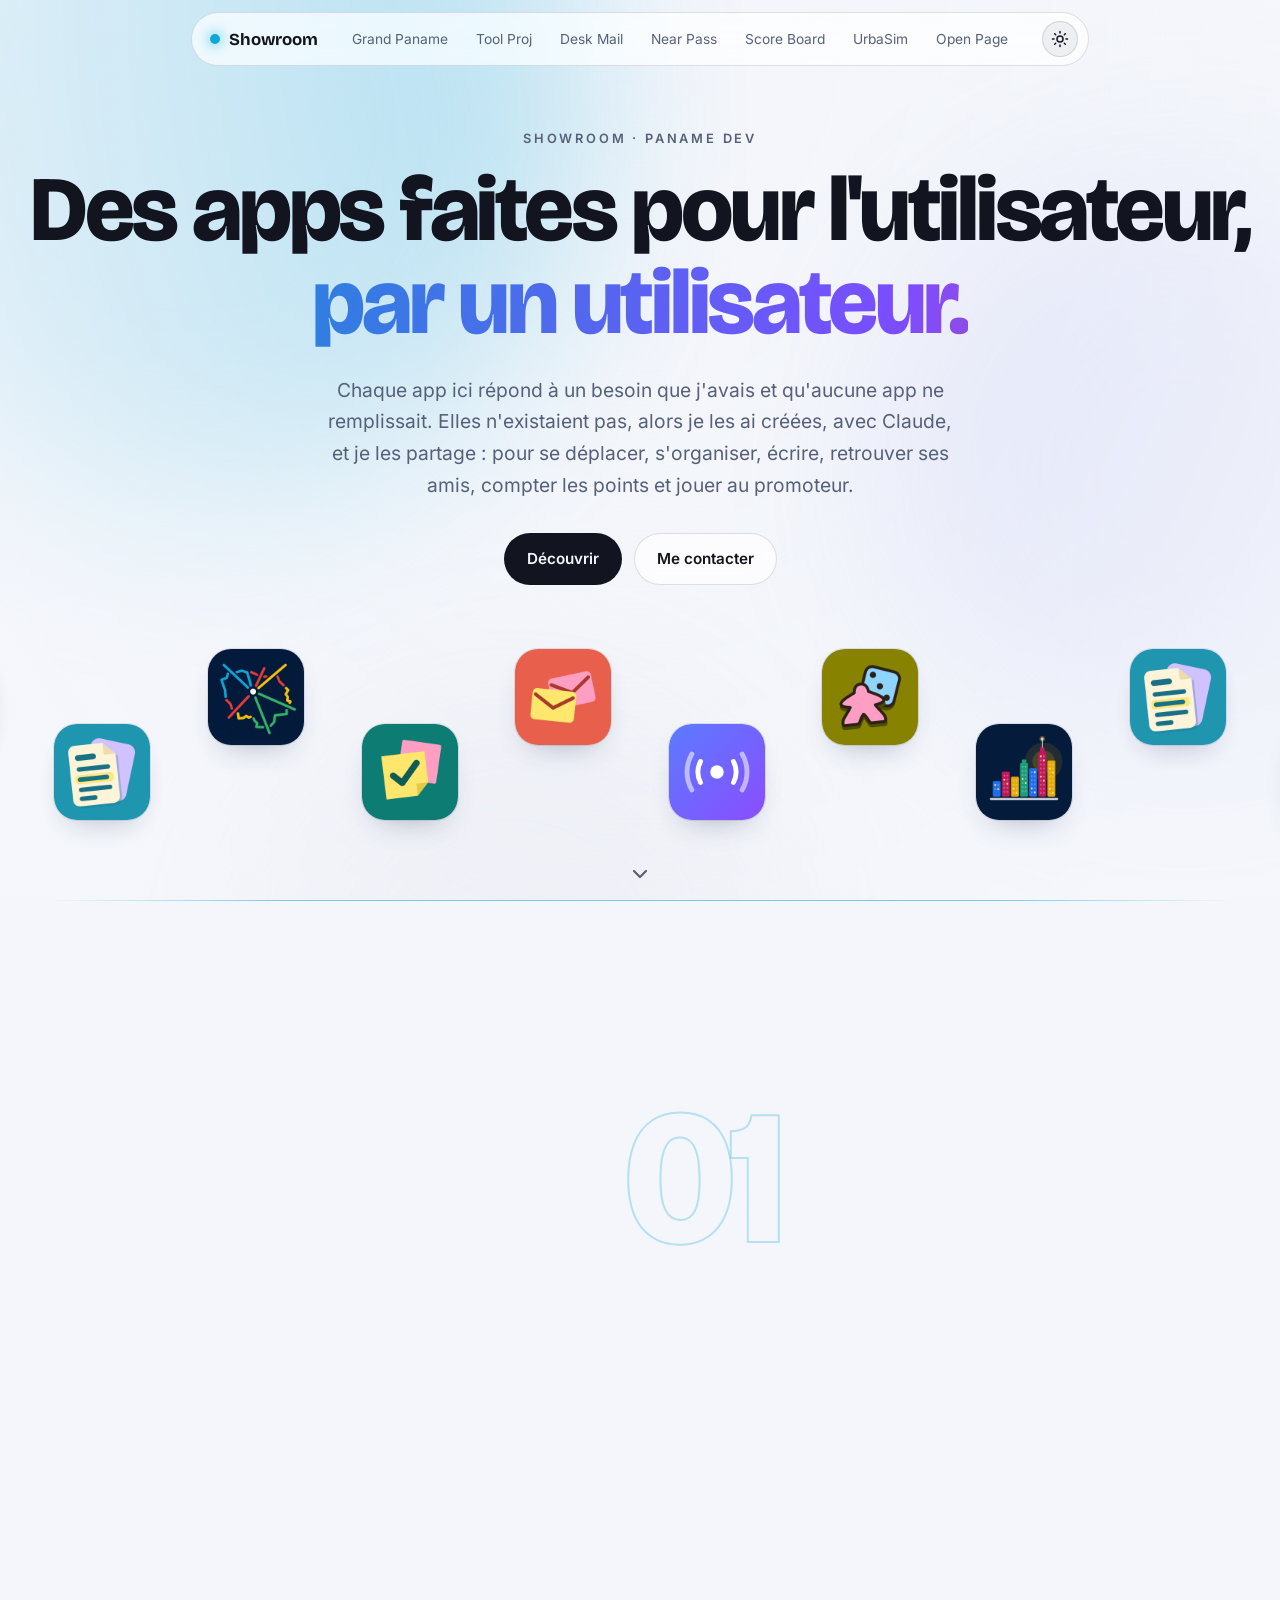
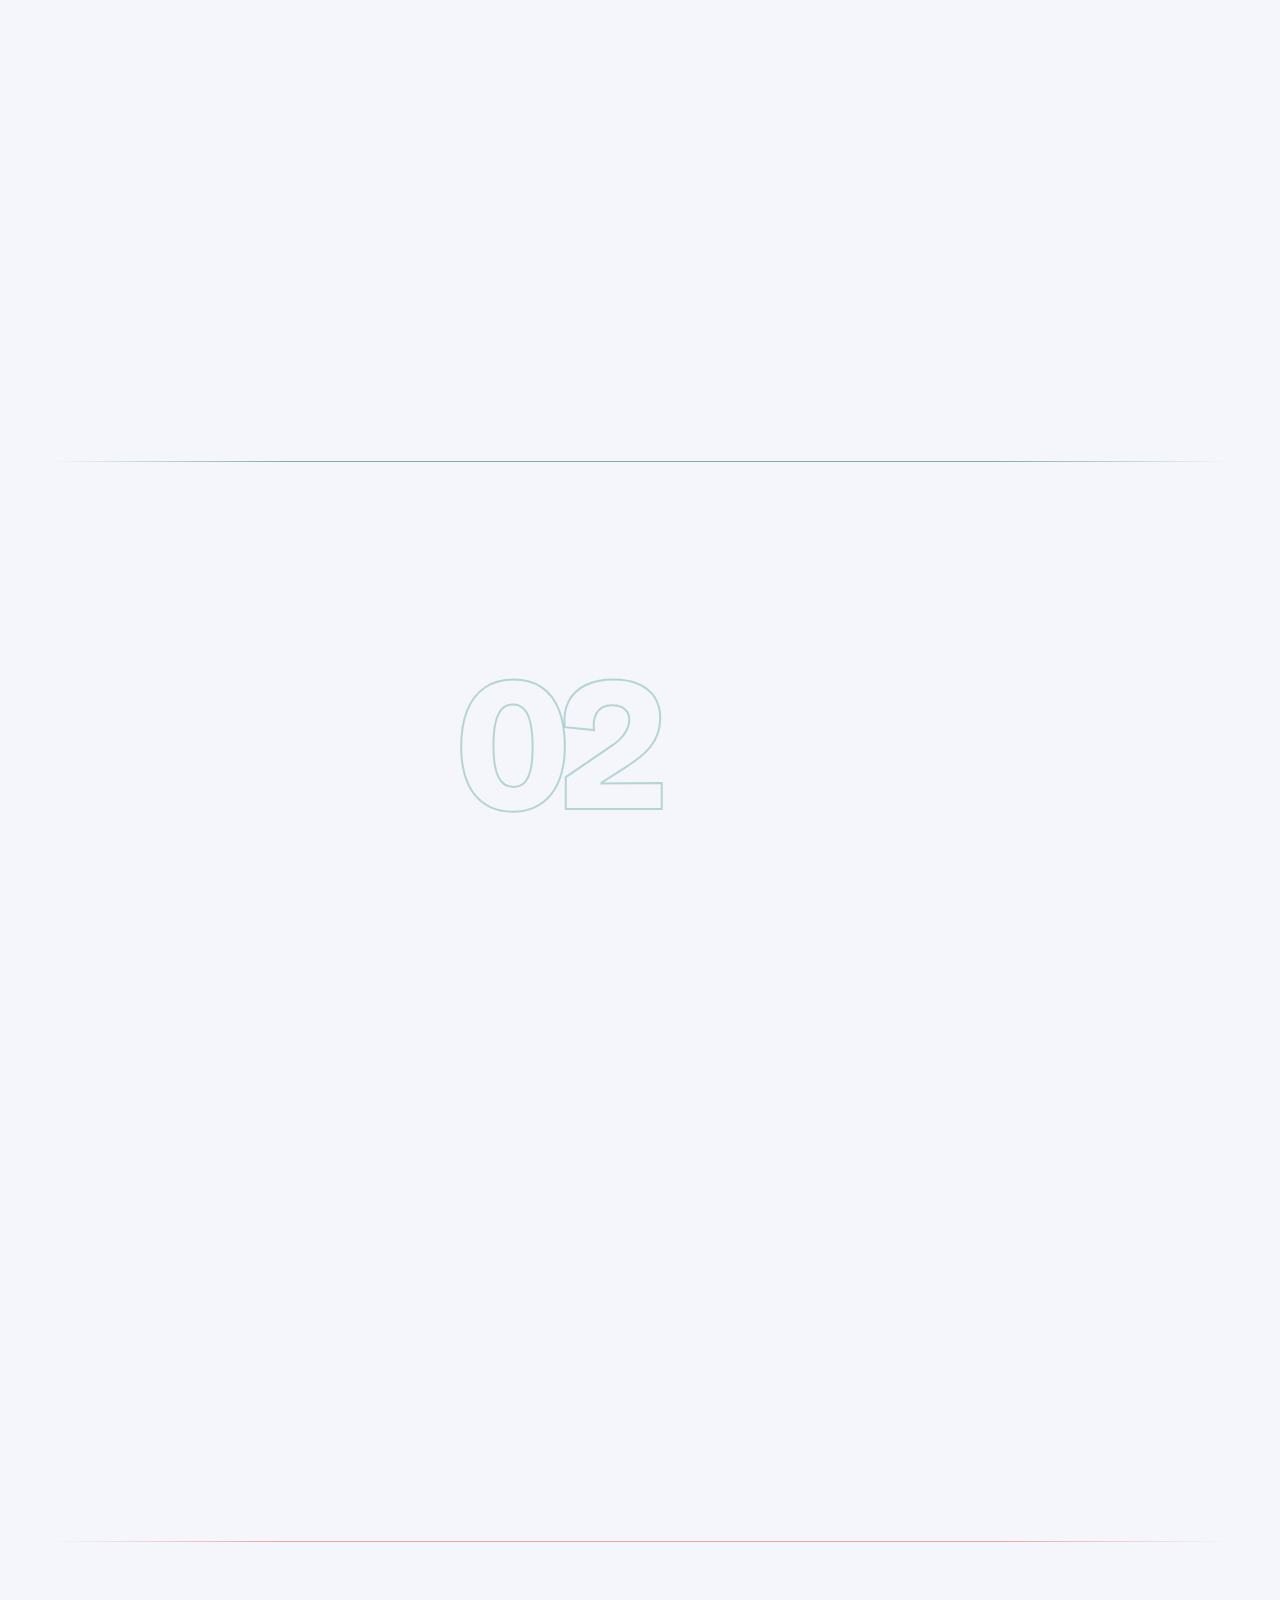
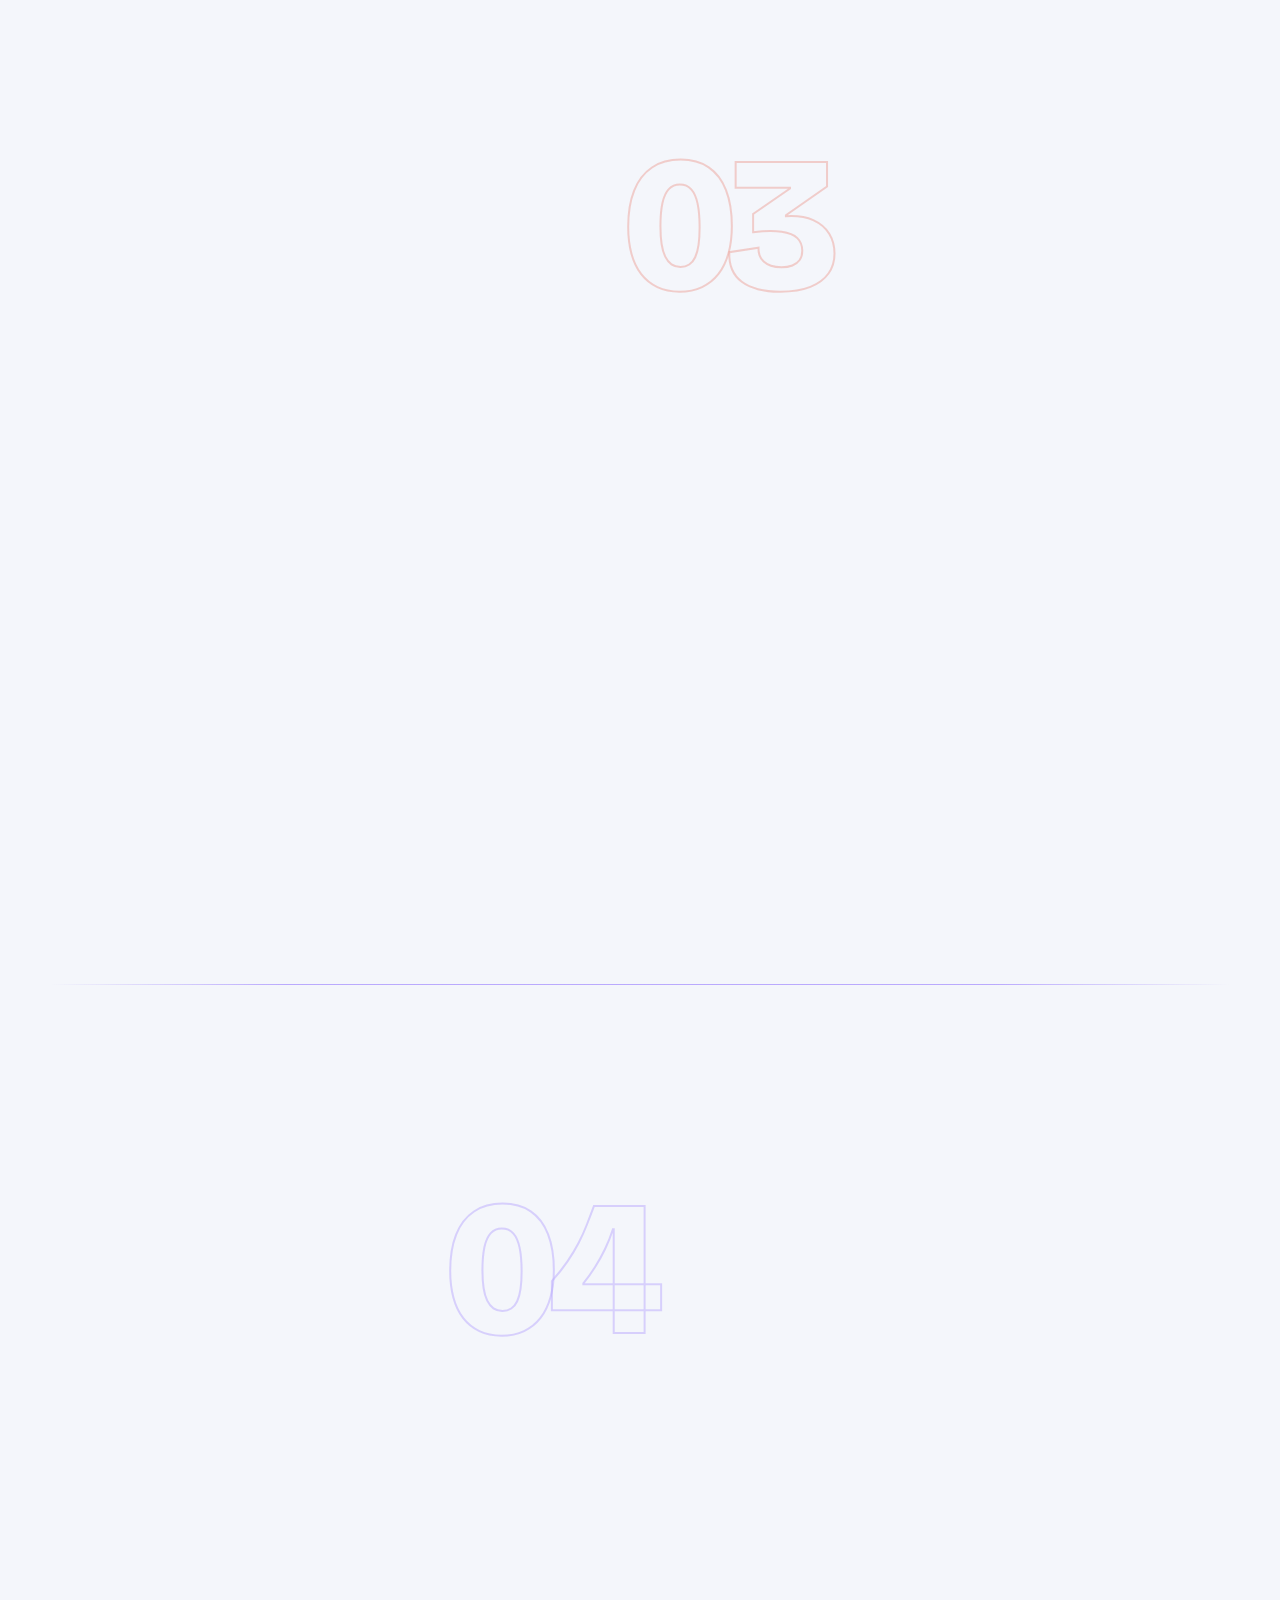
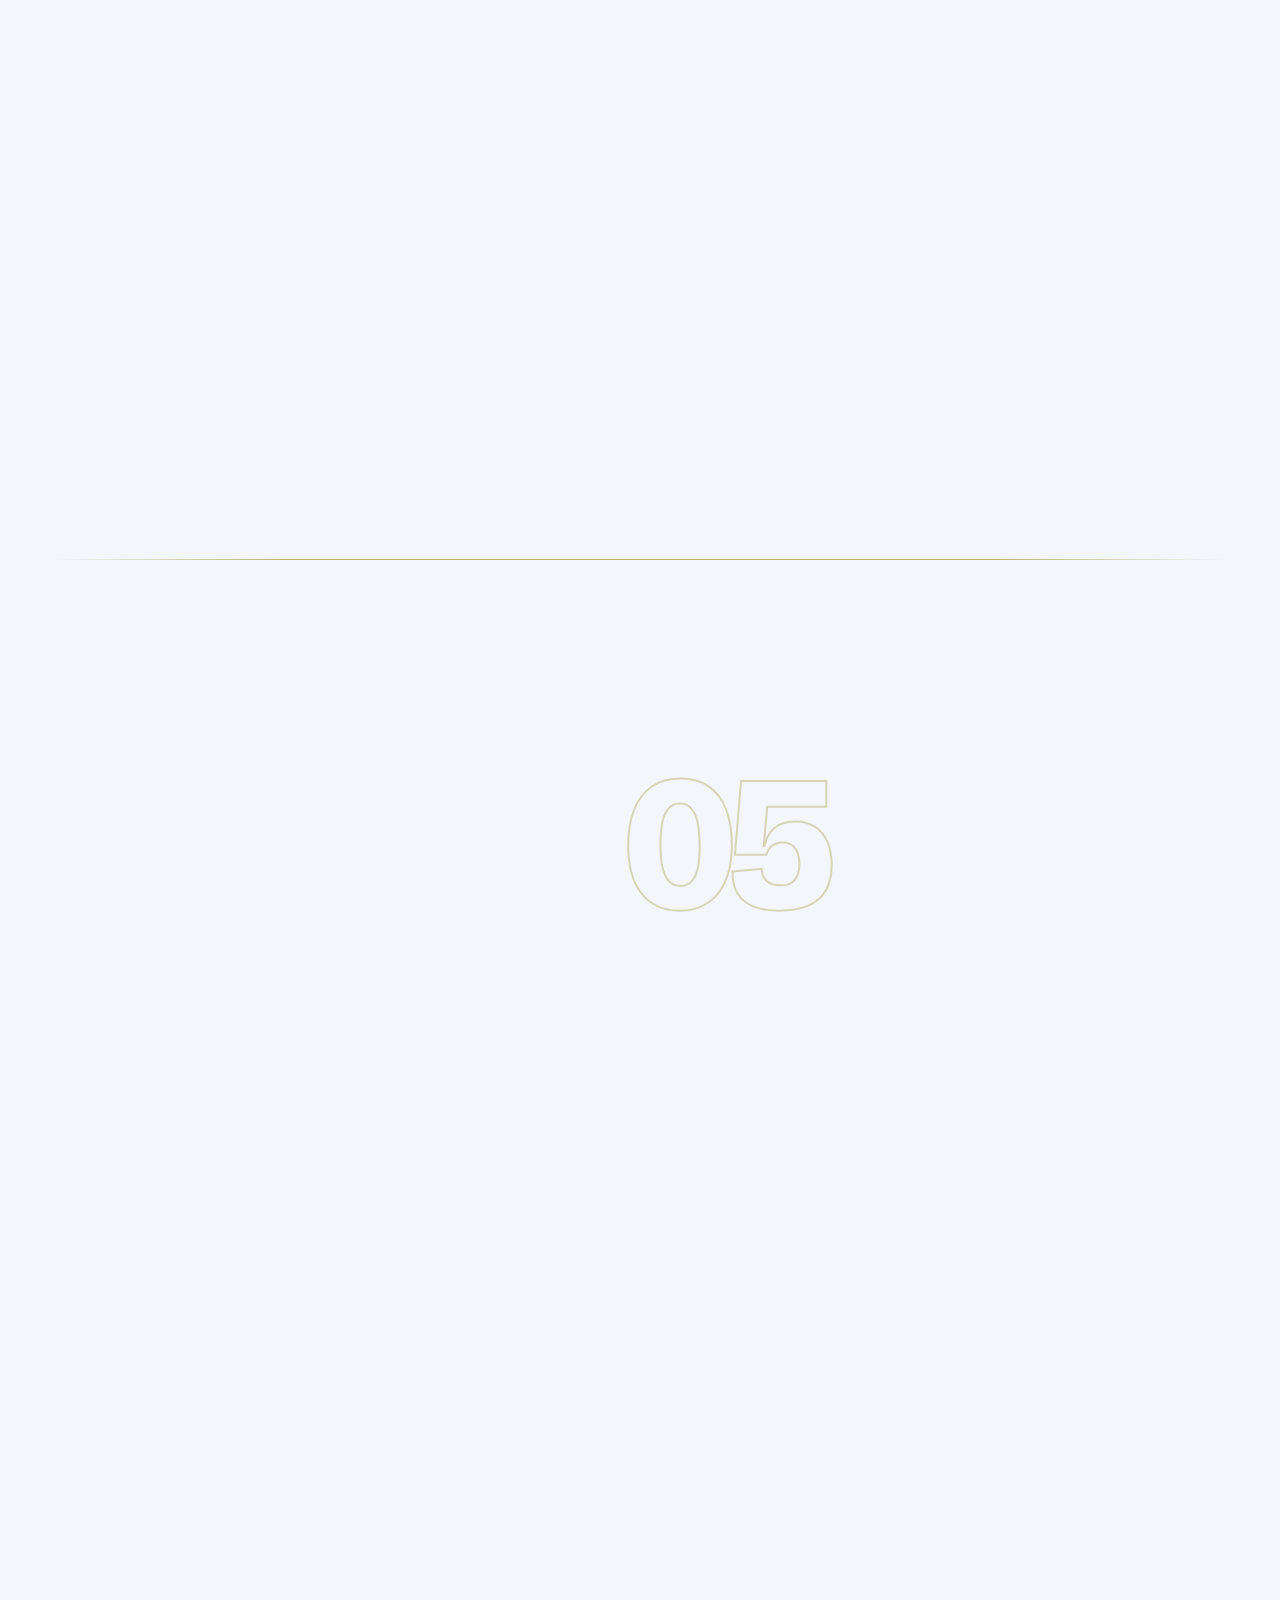
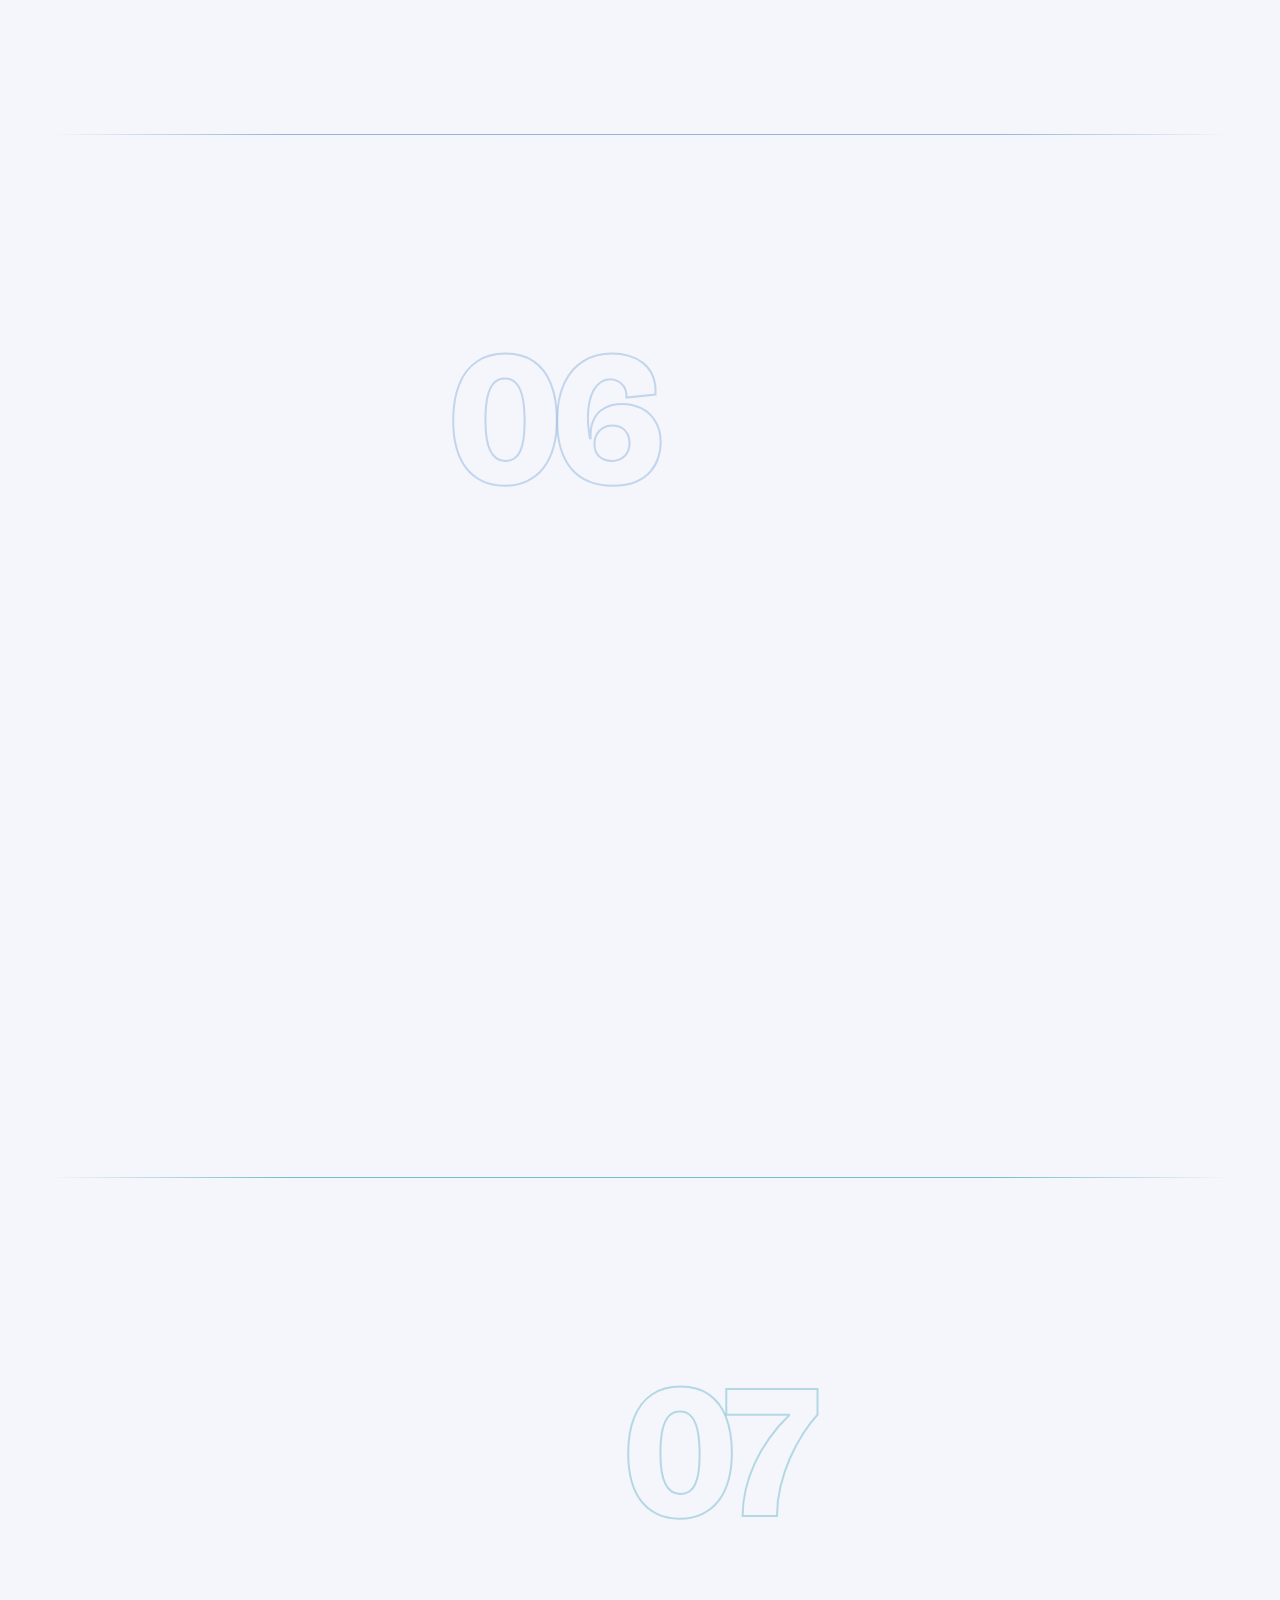
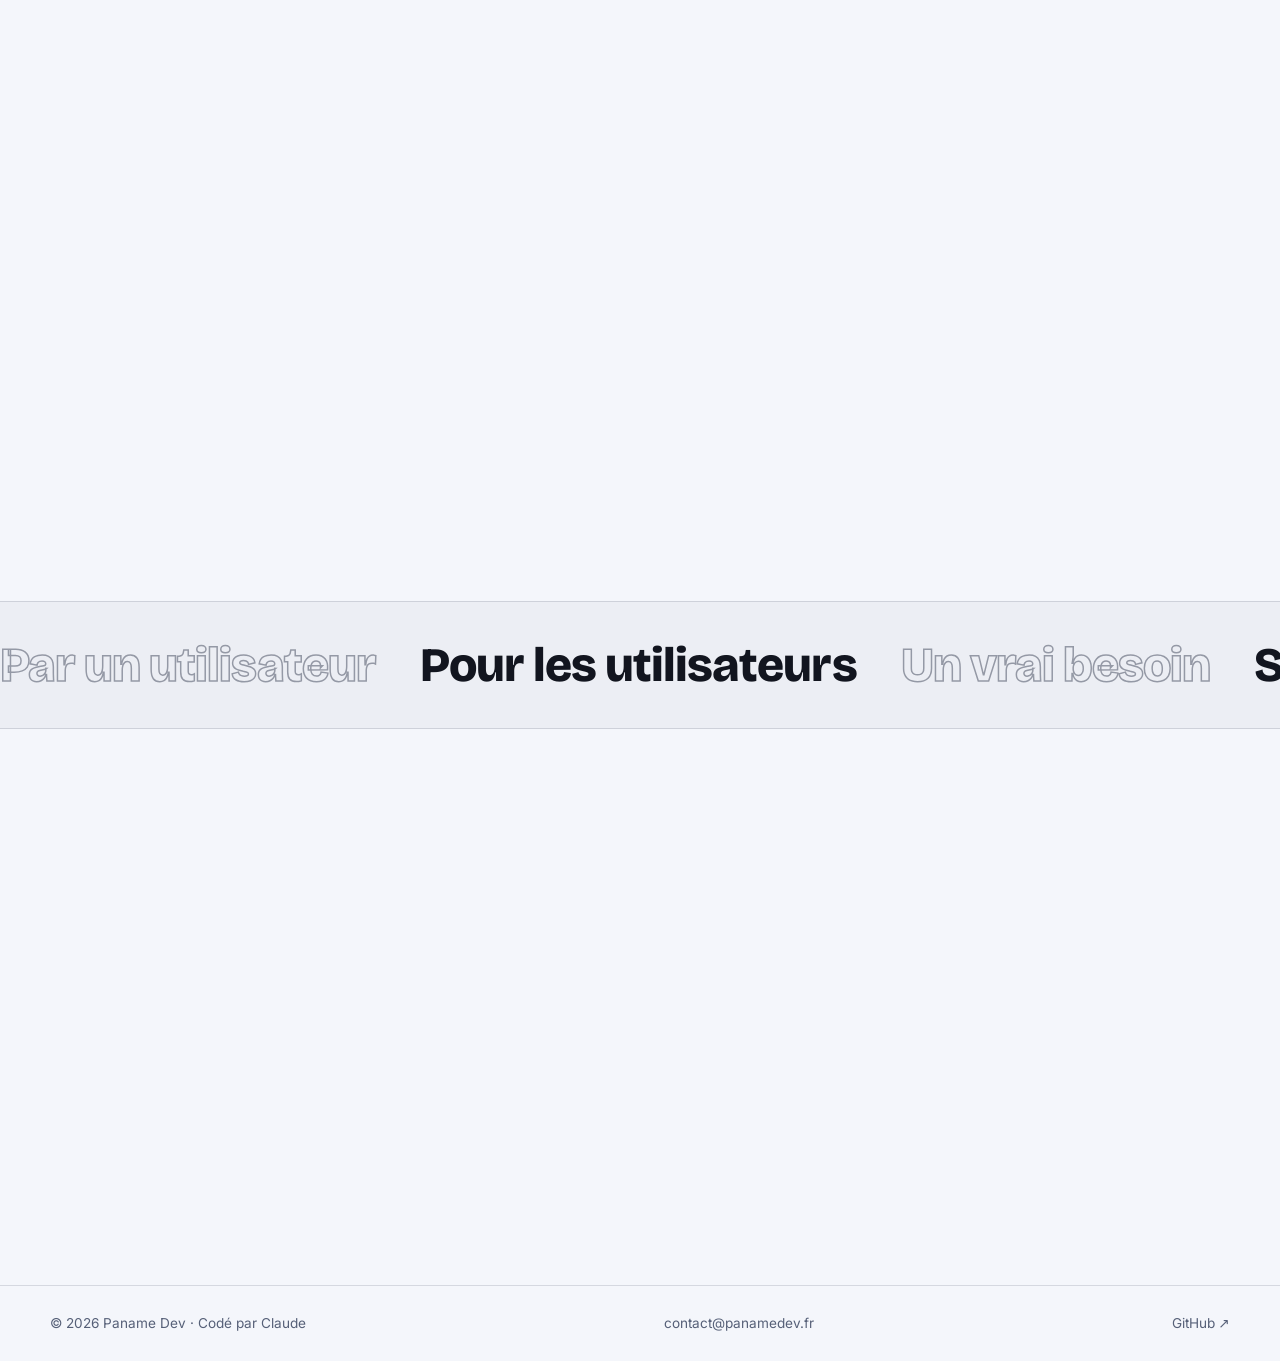
==== commit a73b5d37: "Rangée d'icônes : pleine largeur jusqu'aux bords, alternance haut/bas sans exception à la jonction, " ====
--- a/index.html
+++ b/index.html
@@ -12,7 +12,7 @@
 <link rel="icon" href="assets/img/favicon.svg?v=3534c2a4" type="image/svg+xml">
 <link rel="preload" href="assets/fonts/inter-latin-wght.woff2" as="font" type="font/woff2" crossorigin>
 <link rel="preload" href="assets/fonts/bricolage-latin-opsz.woff2" as="font" type="font/woff2" crossorigin>
-<link rel="stylesheet" href="style.css?v=7ac95b6a">
+<link rel="stylesheet" href="style.css?v=6674ba34">
 </head>
 <body>
 <div class="bg" aria-hidden="true"><i class="blob b1"></i><i class="blob b2"></i><i class="blob b3"></i><div class="grain"></div></div>
@@ -492,6 +492,6 @@
 
 <footer class="foot"><span>© 2026<span id="y"></span> Paname Dev · Codé par Claude</span><a href="mailto:contact@panamedev.fr">contact@panamedev.fr</a><a href="https://github.com/MaxPyroli" target="_blank" rel="noopener">GitHub ↗</a></footer>
 
-<script src="main.js?v=5a404d59"></script>
+<script src="main.js?v=574ebfa0"></script>
 </body>
 </html>
--- a/style.css
+++ b/style.css
@@ -82,7 +82,7 @@
 @keyframes shine{to{background-position:-200% 0}}
 .lead{max-width:640px;margin:26px auto 0;color:var(--mut);font-size:clamp(1rem,2.2vw,1.2rem)}
 .cta{display:flex;gap:12px;flex-wrap:wrap;justify-content:center;margin-top:32px}
-.orbit{position:relative;width:min(900px,100%);height:clamp(110px,20vw,170px);margin-top:54px}
+.orbit{position:relative;align-self:stretch;margin:54px -20px 0;height:clamp(110px,20vw,170px)}
 .ico{position:absolute;width:clamp(60px,10vw,96px);aspect-ratio:1;border-radius:24%;box-shadow:var(--sh-md),0 0 0 1px rgba(var(--tint),.1);animation:bob 6s ease-in-out infinite;transition:translate .25s var(--ease),scale .3s}
 .orbit{overflow-x:clip}
 .belt{position:absolute;inset:0;pointer-events:none}
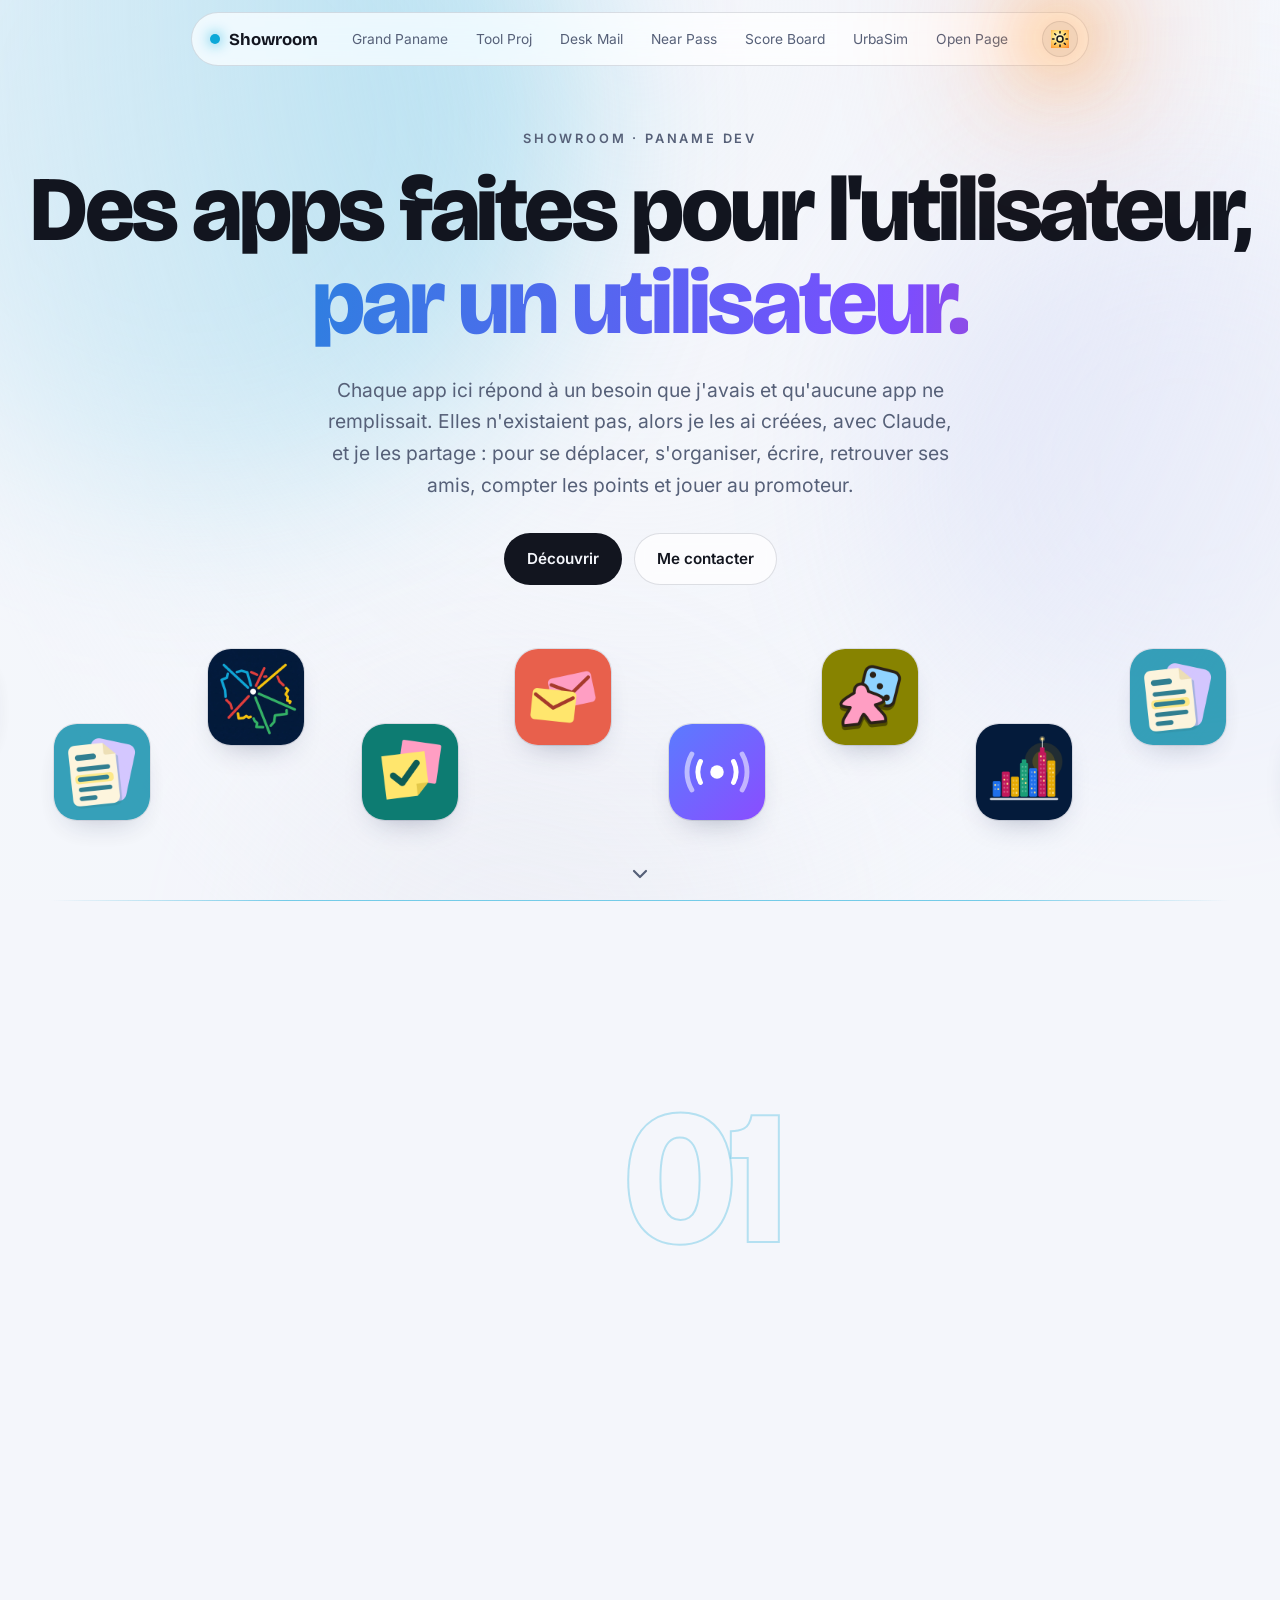
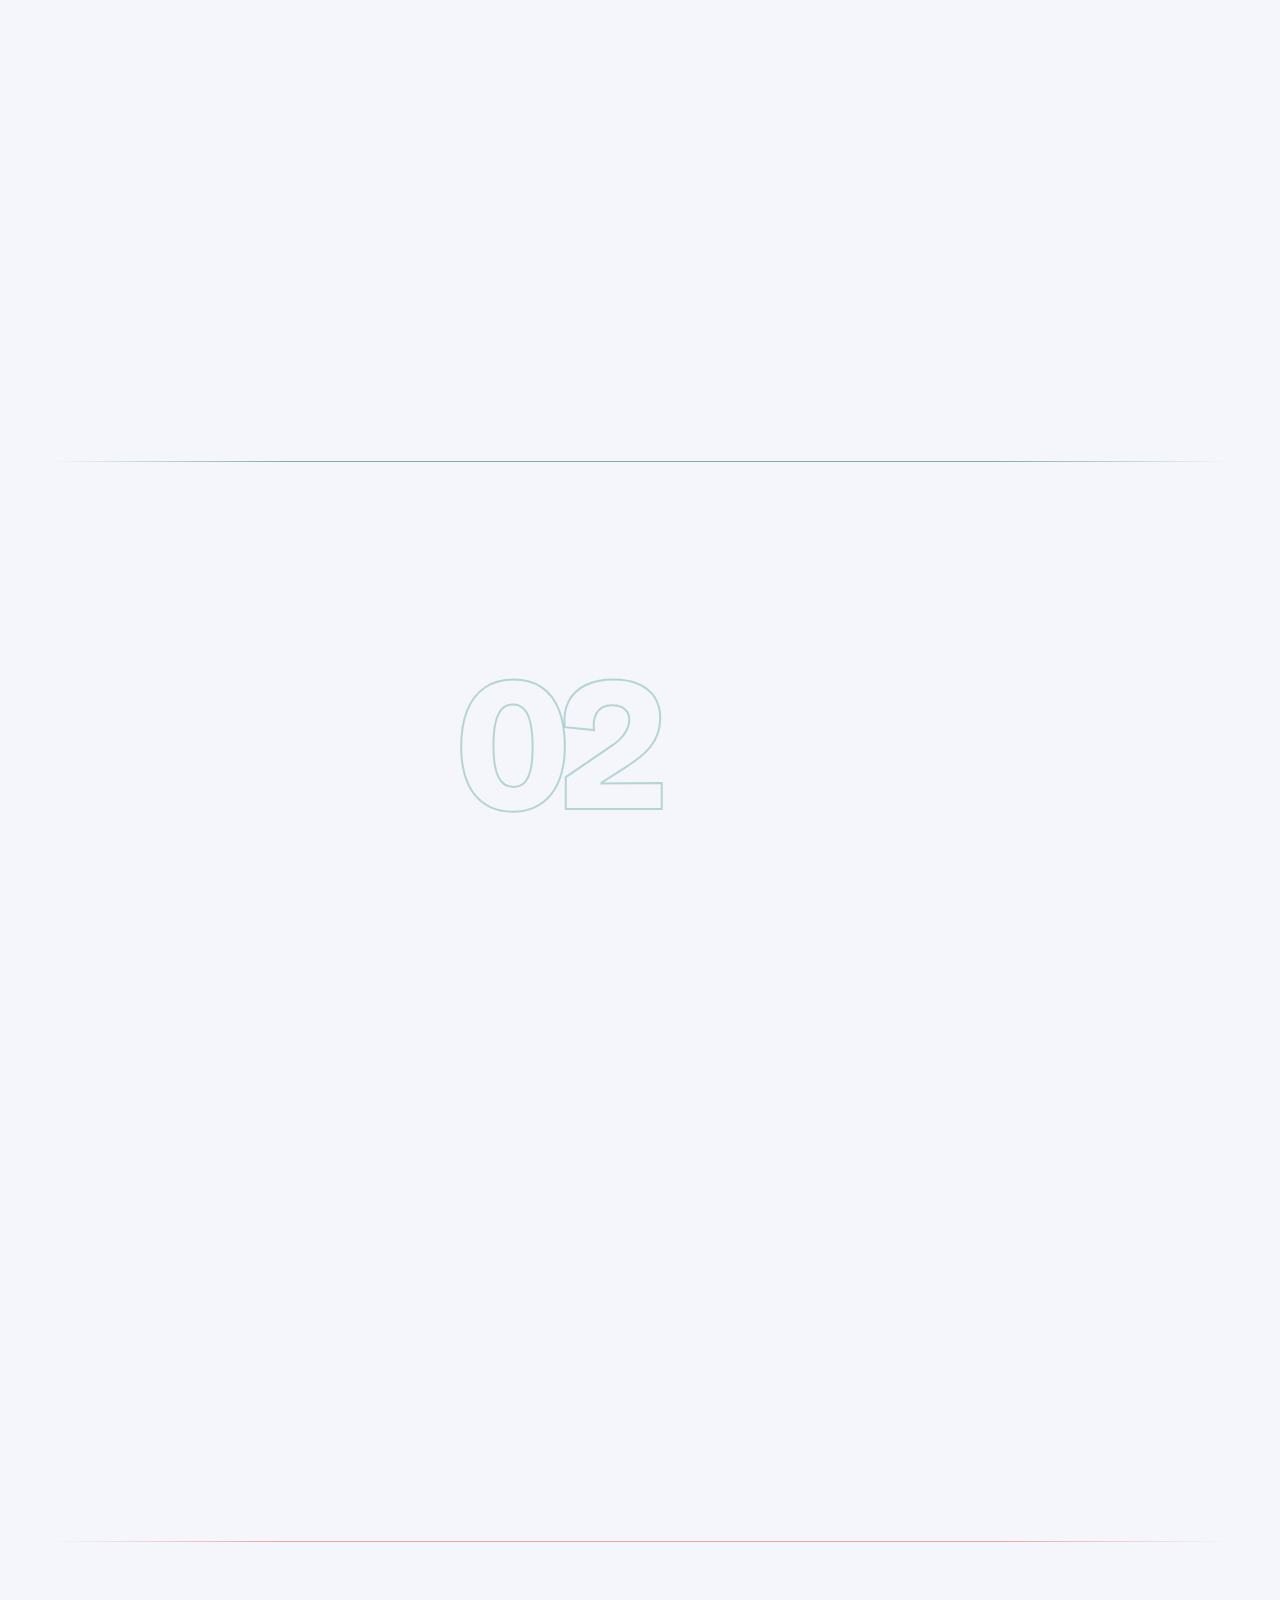
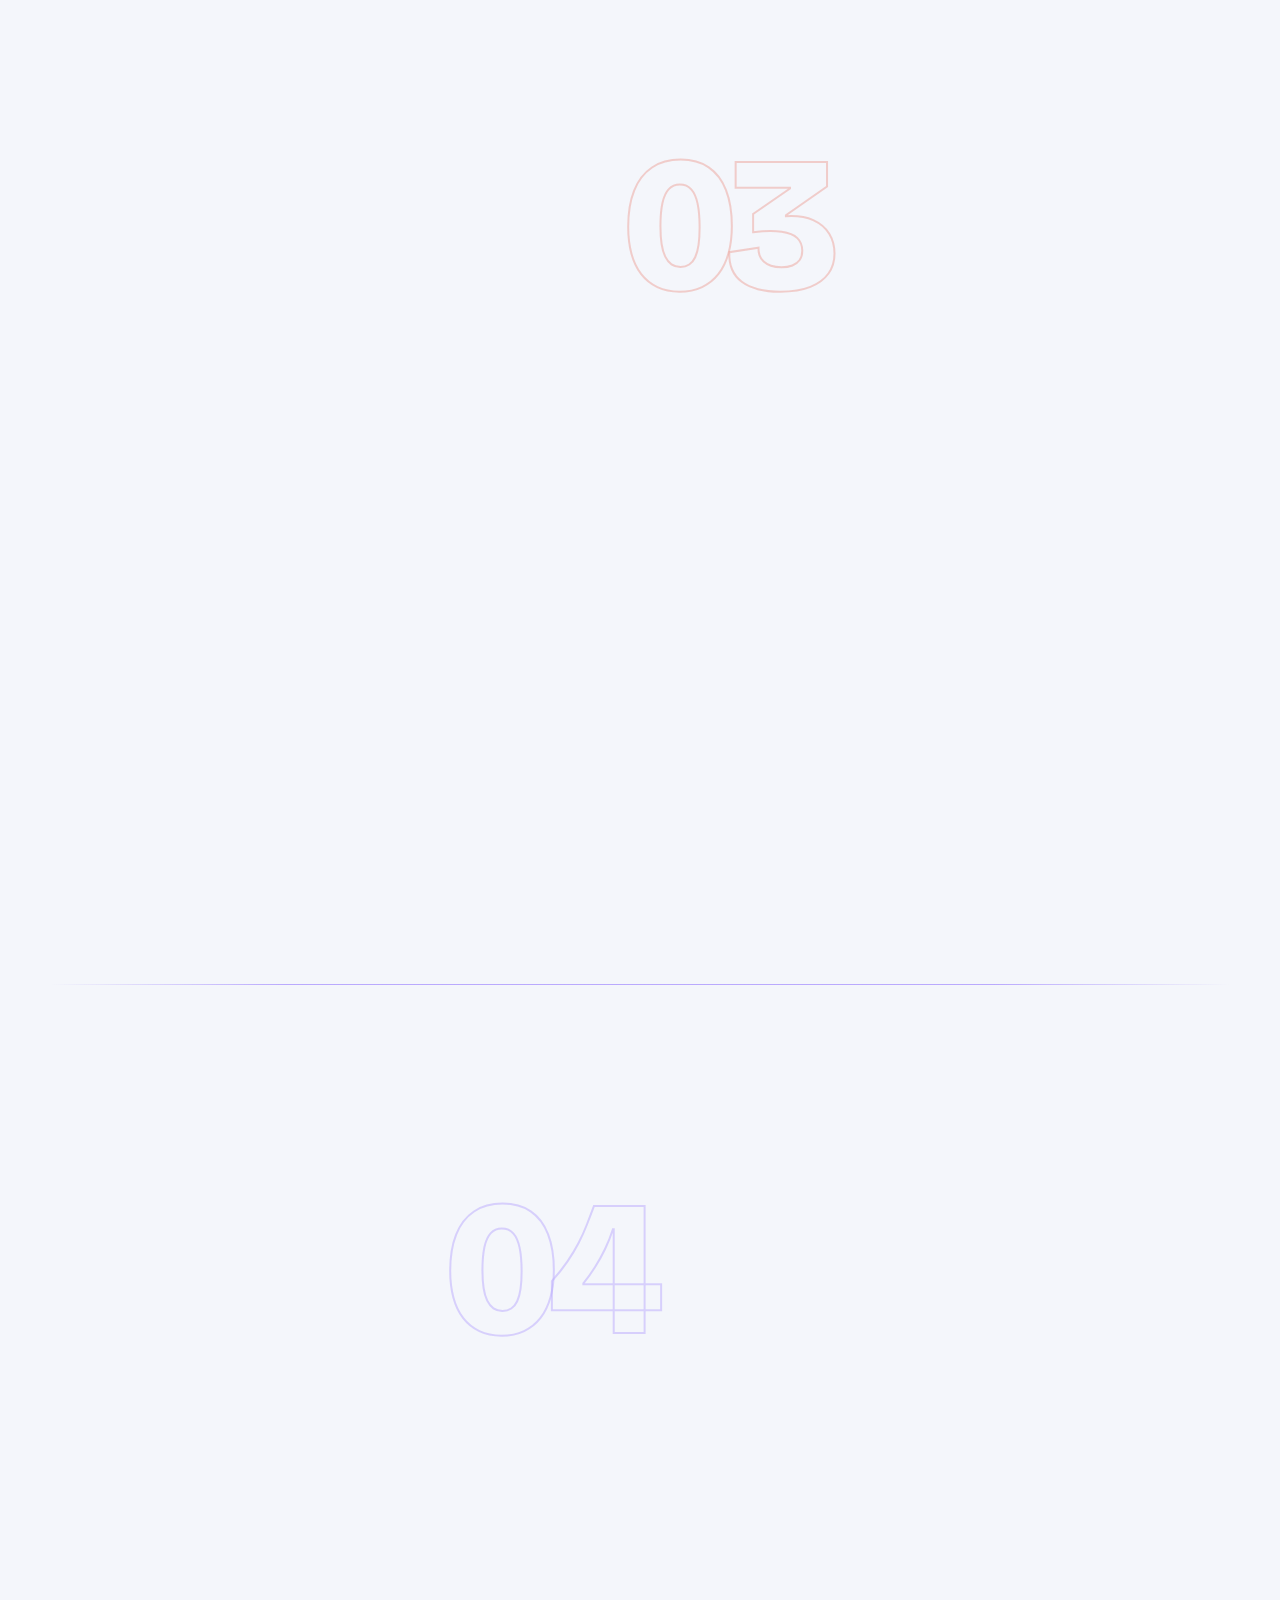
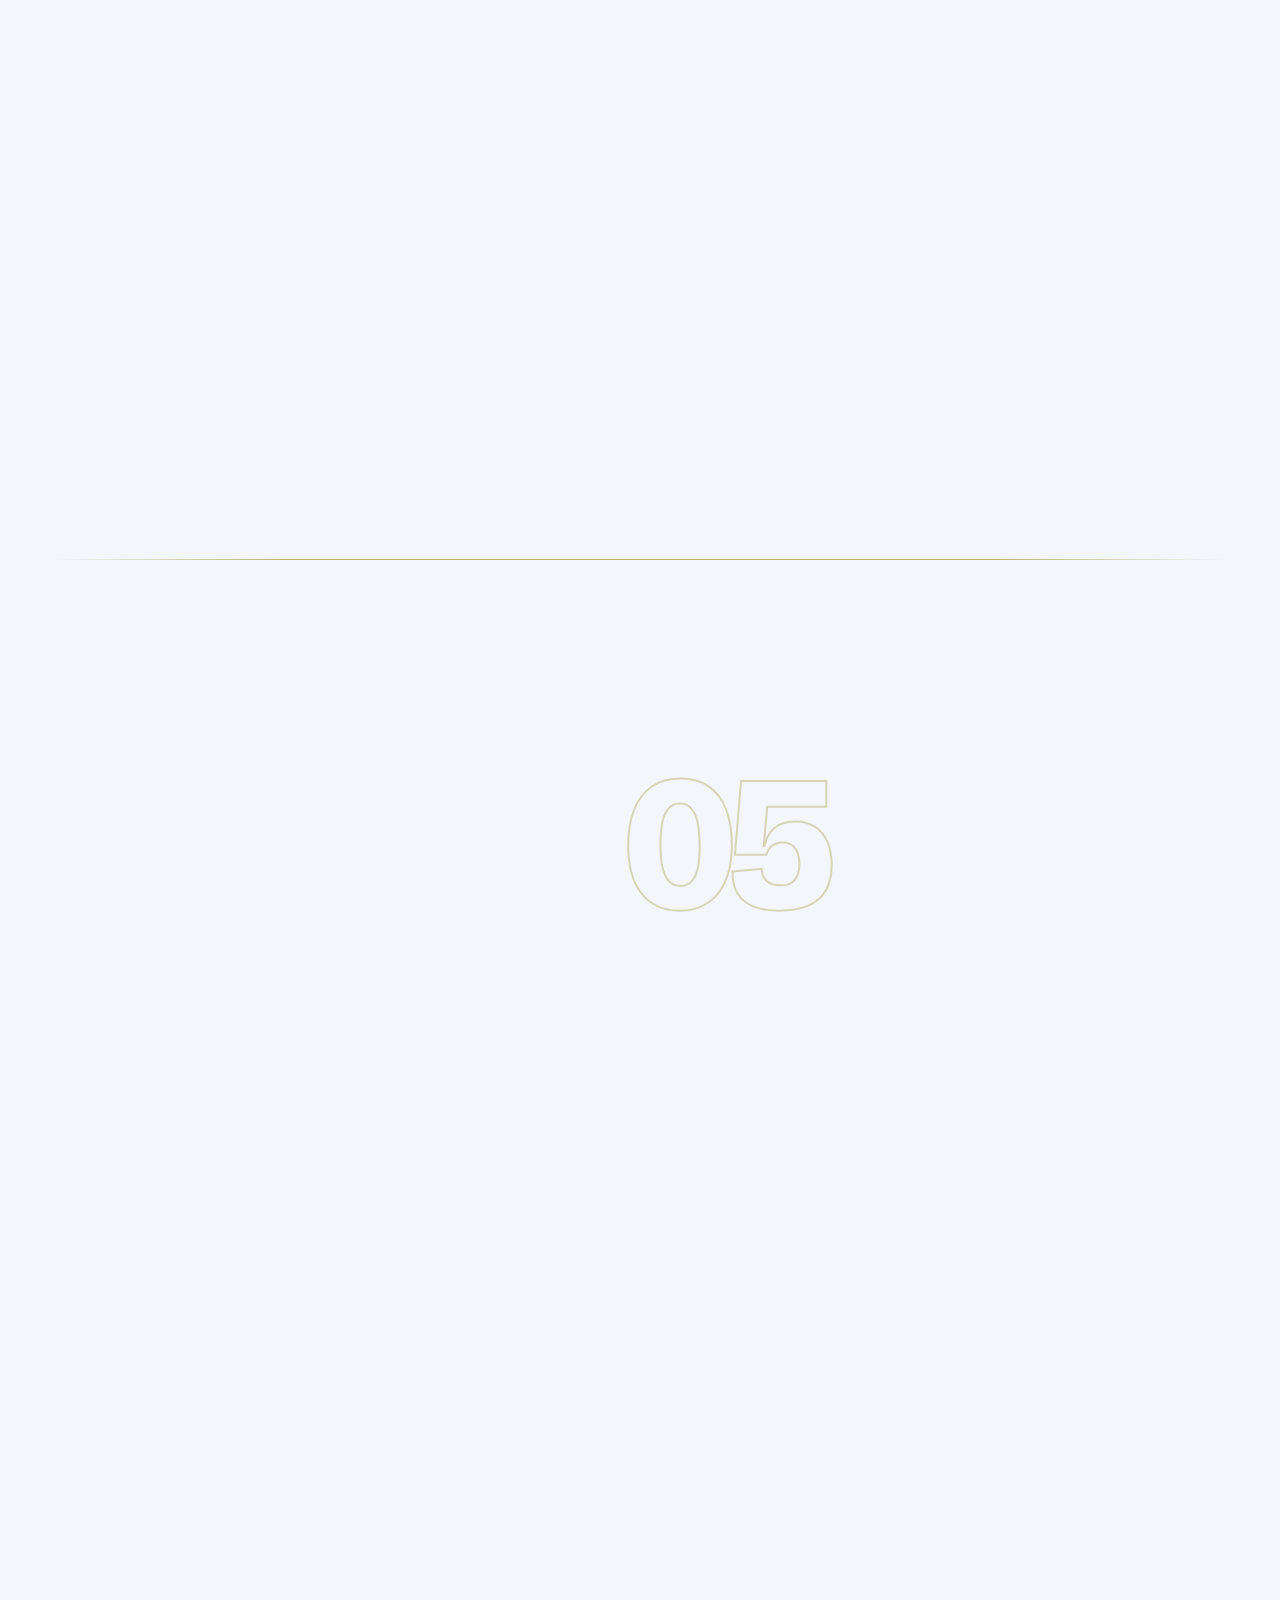
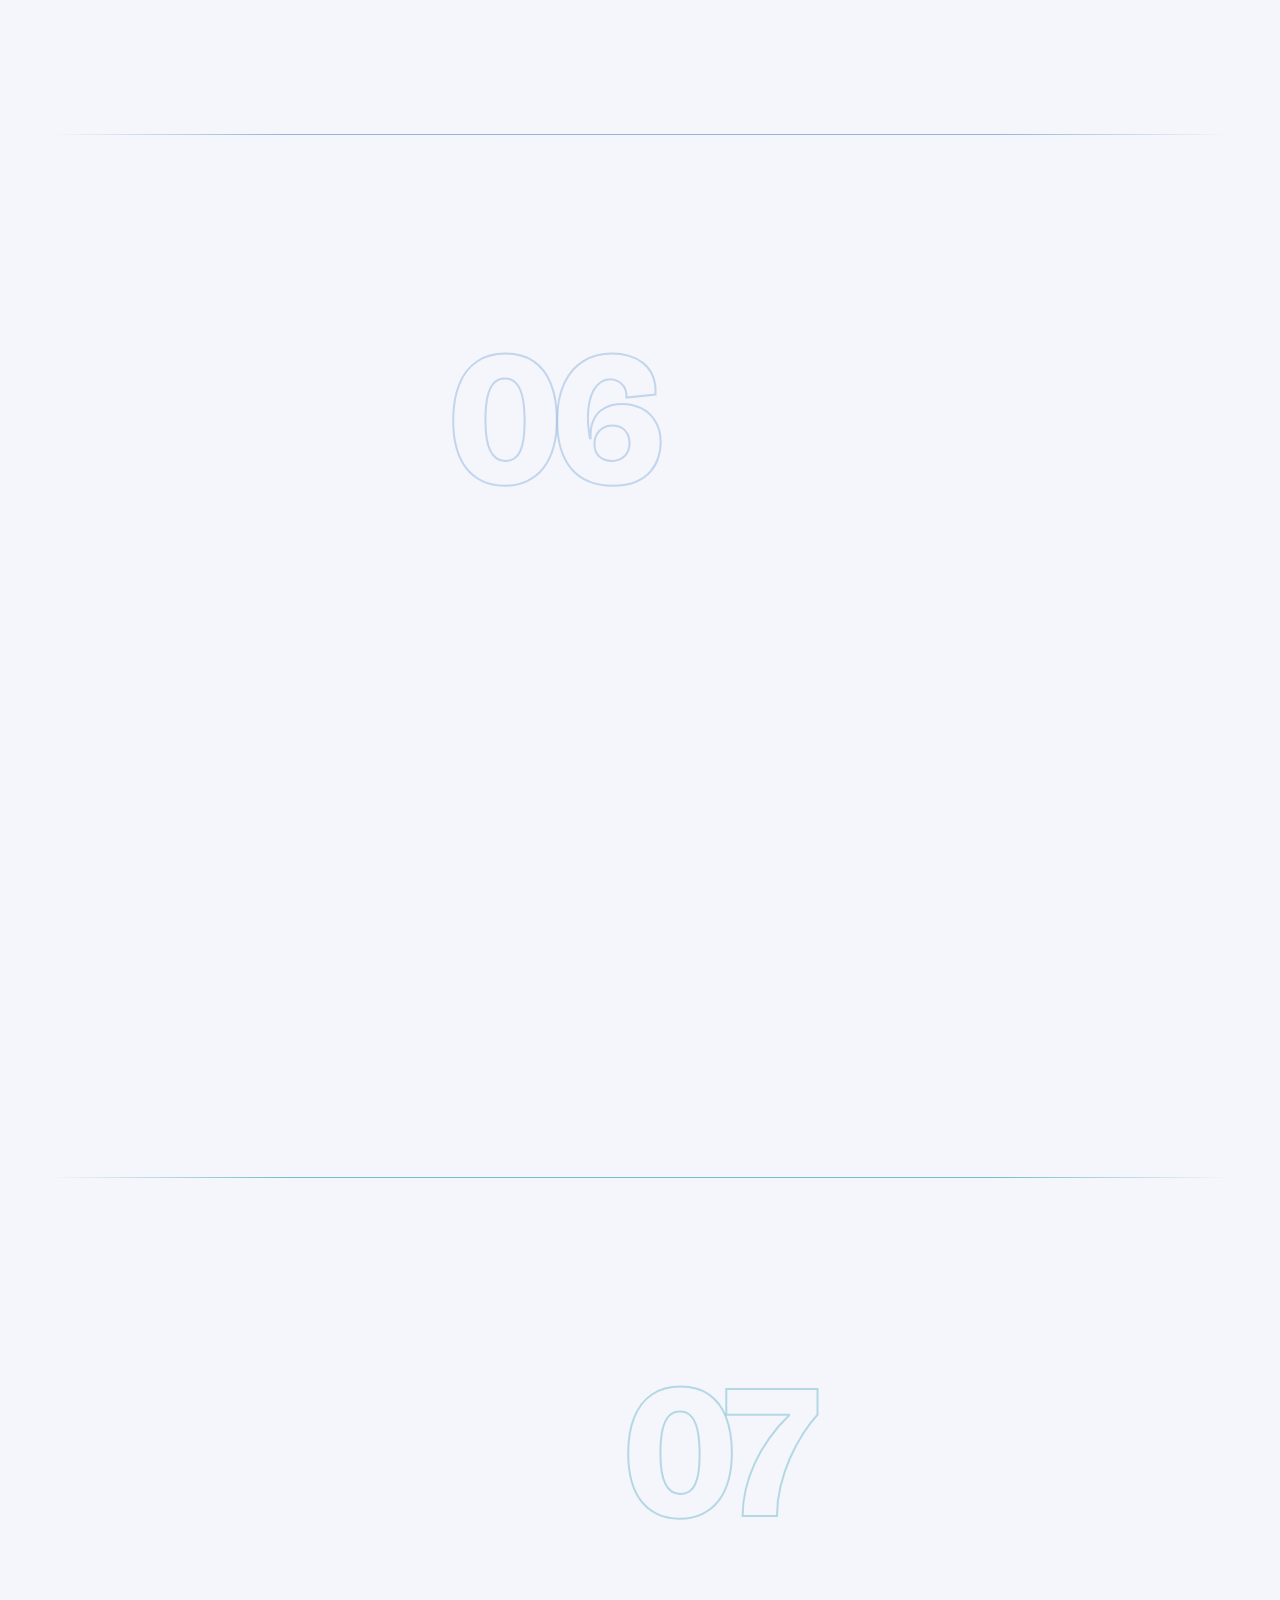
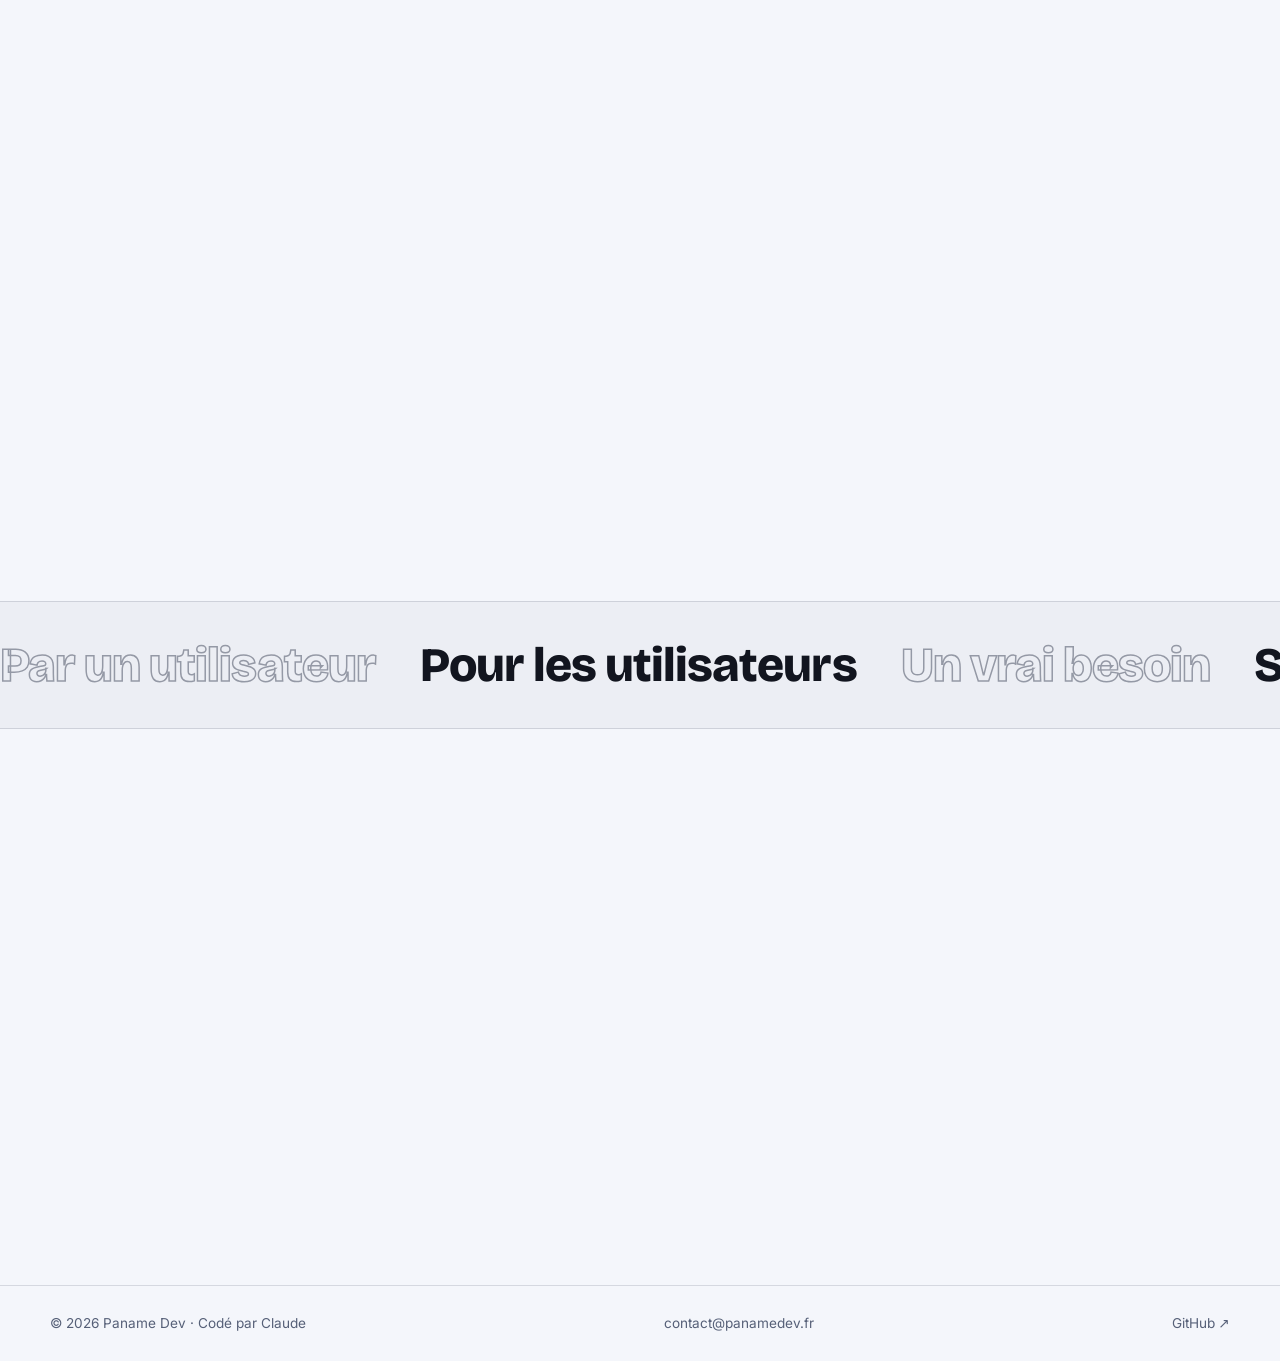
==== commit 99f1c9bb: "Passage clair/sombre : coucher et lever de soleil (soleil, lune, lueur, couleurs qui se fondent) Co-" ====
--- a/index.html
+++ b/index.html
@@ -12,7 +12,7 @@
 <link rel="icon" href="assets/img/favicon.svg?v=3534c2a4" type="image/svg+xml">
 <link rel="preload" href="assets/fonts/inter-latin-wght.woff2" as="font" type="font/woff2" crossorigin>
 <link rel="preload" href="assets/fonts/bricolage-latin-opsz.woff2" as="font" type="font/woff2" crossorigin>
-<link rel="stylesheet" href="style.css?v=6674ba34">
+<link rel="stylesheet" href="style.css?v=25971a92">
 </head>
 <body>
 <div class="bg" aria-hidden="true"><i class="blob b1"></i><i class="blob b2"></i><i class="blob b3"></i><div class="grain"></div></div>
@@ -492,6 +492,6 @@
 
 <footer class="foot"><span>© 2026<span id="y"></span> Paname Dev · Codé par Claude</span><a href="mailto:contact@panamedev.fr">contact@panamedev.fr</a><a href="https://github.com/MaxPyroli" target="_blank" rel="noopener">GitHub ↗</a></footer>
 
-<script src="main.js?v=574ebfa0"></script>
+<script src="main.js?v=1cbb0eec"></script>
 </body>
 </html>
--- a/style.css
+++ b/style.css
@@ -338,3 +338,14 @@
 .app{counter-increment:appn}
 .ahead::after{content:counter(appn,decimal-leading-zero);grid-column:2;grid-row:1/3;justify-self:start;align-self:center;font:800 clamp(5rem,15vw,12rem)/1 var(--display);letter-spacing:-.05em;color:transparent;-webkit-text-stroke:2px color-mix(in oklab,var(--a) 50%,transparent);opacity:.55;pointer-events:none;user-select:none}
 body{counter-reset:appn}
+
+/* ---------- passage clair / sombre : coucher et lever de soleil ---------- */
+.sky{position:fixed;inset:0;z-index:60;pointer-events:none;overflow:hidden}
+.sky-warm,.sky-cool{position:absolute;inset:0;opacity:0}
+.sky-warm{background:radial-gradient(120% 80% at 50% 100%,rgba(255,126,58,.85),rgba(255,92,120,.5) 42%,rgba(255,170,90,.12) 72%,transparent)}
+.sky-cool{background:linear-gradient(to top,rgba(32,38,92,.78),rgba(12,16,48,.55) 55%,rgba(8,10,30,.35))}
+.orb{position:absolute;left:0;top:0;border-radius:50%;opacity:0;will-change:transform,opacity}
+.sun{background:radial-gradient(circle at 42% 38%,#fffbe0,#ffe07a 38%,#ffa63d 78%,#ff7a2e);box-shadow:0 0 70px 26px rgba(255,170,70,.55),0 0 160px 60px rgba(255,120,60,.3)}
+.moon{background:radial-gradient(circle at 36% 34%,#ffffff,#e4e9ff 55%,#aeb9ea);box-shadow:0 0 60px 18px rgba(170,190,255,.45);-webkit-mask:radial-gradient(circle at 74% 30%,transparent 52%,#000 53%);mask:radial-gradient(circle at 74% 30%,transparent 52%,#000 53%)}
+html.theming,html.theming *,html.theming *::before,html.theming *::after{transition:background-color .9s ease,color .9s ease,border-color .9s ease,fill .9s ease,stroke .9s ease,box-shadow .9s ease !important}
+@media (prefers-reduced-motion:reduce){.sky{display:none}}
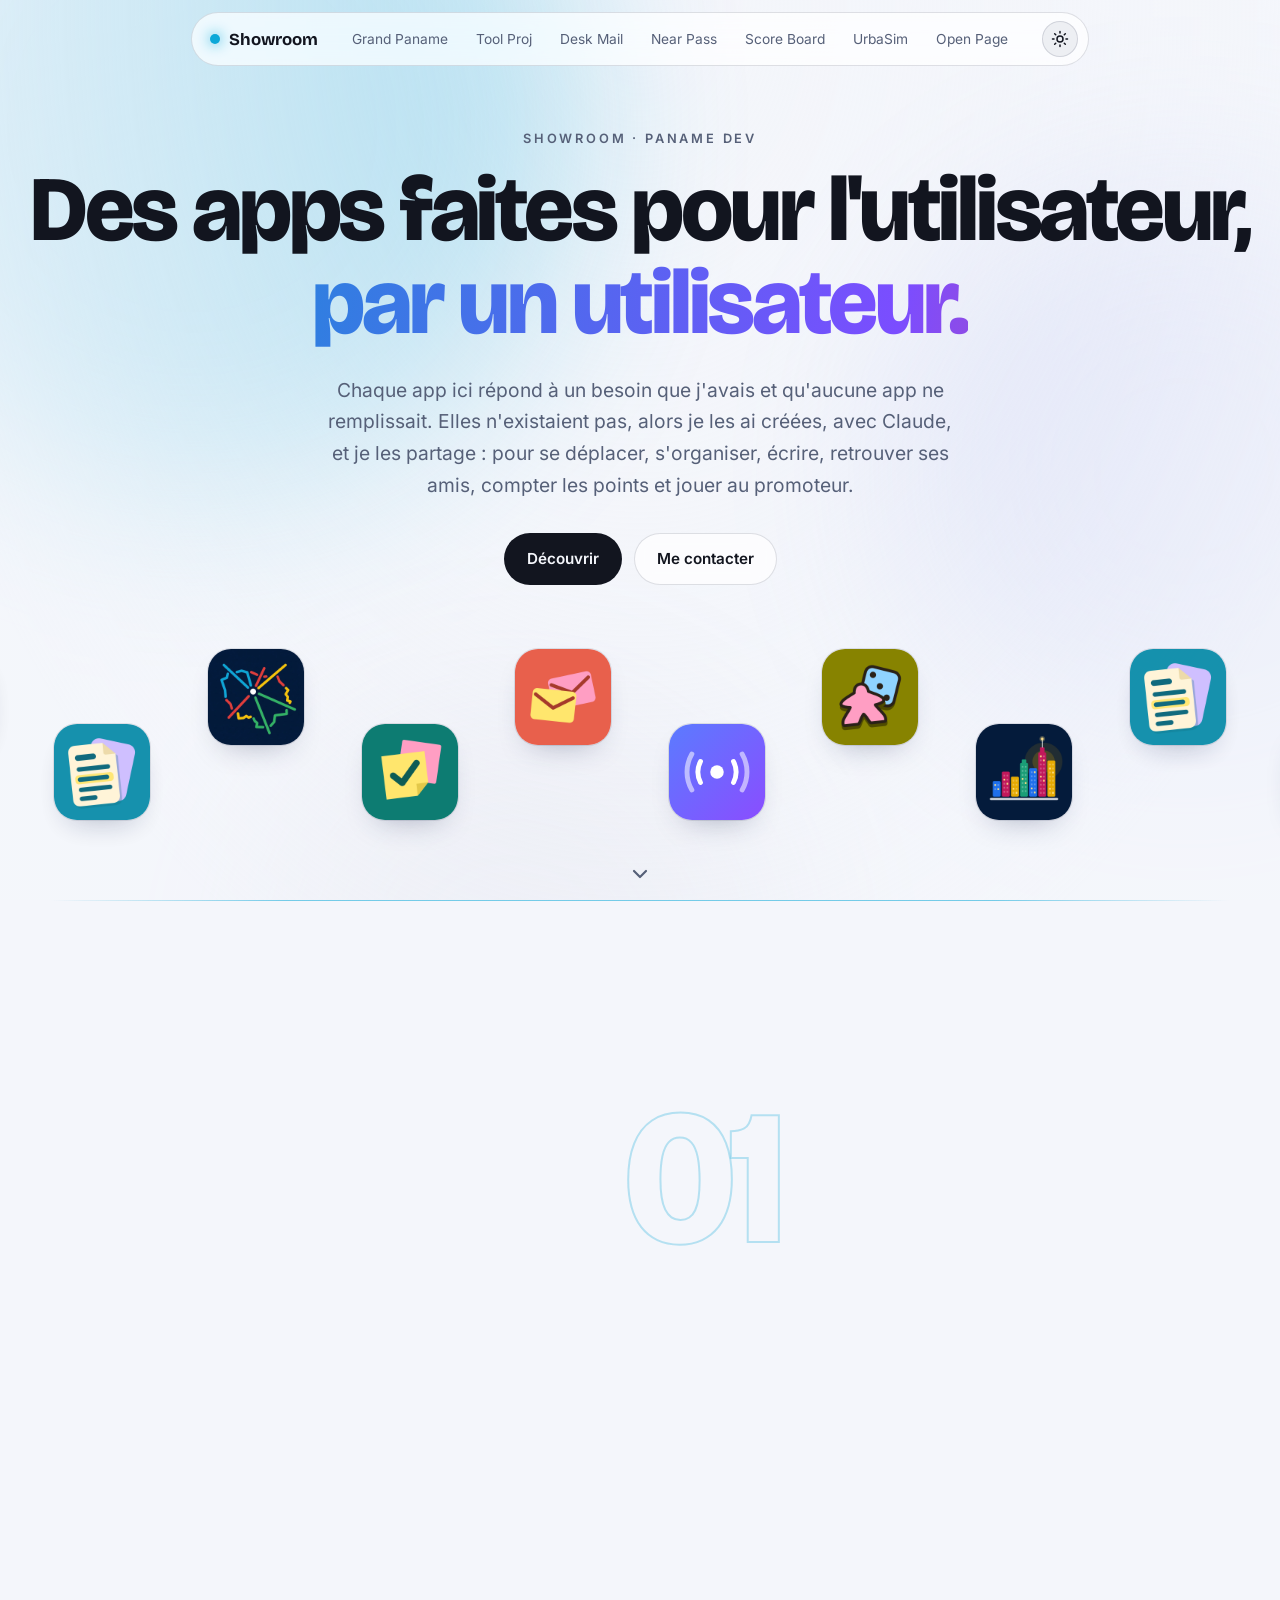
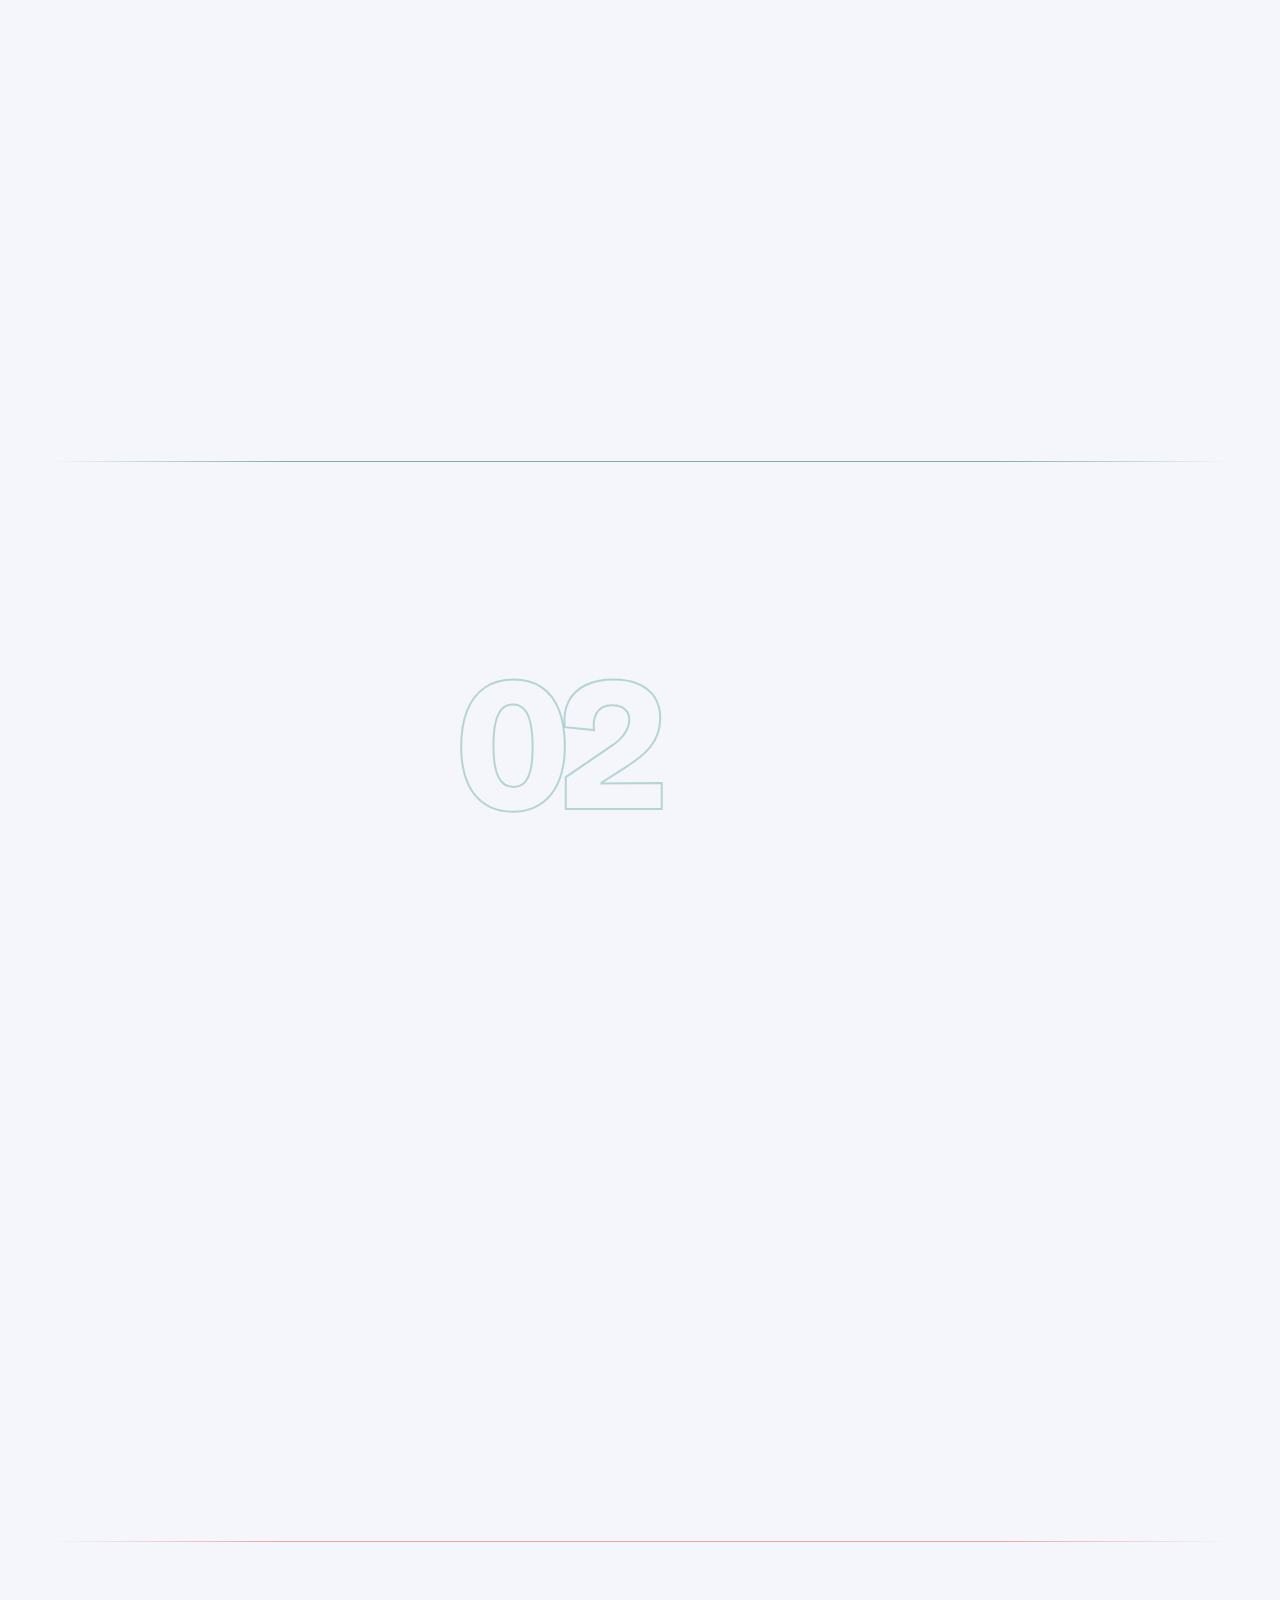
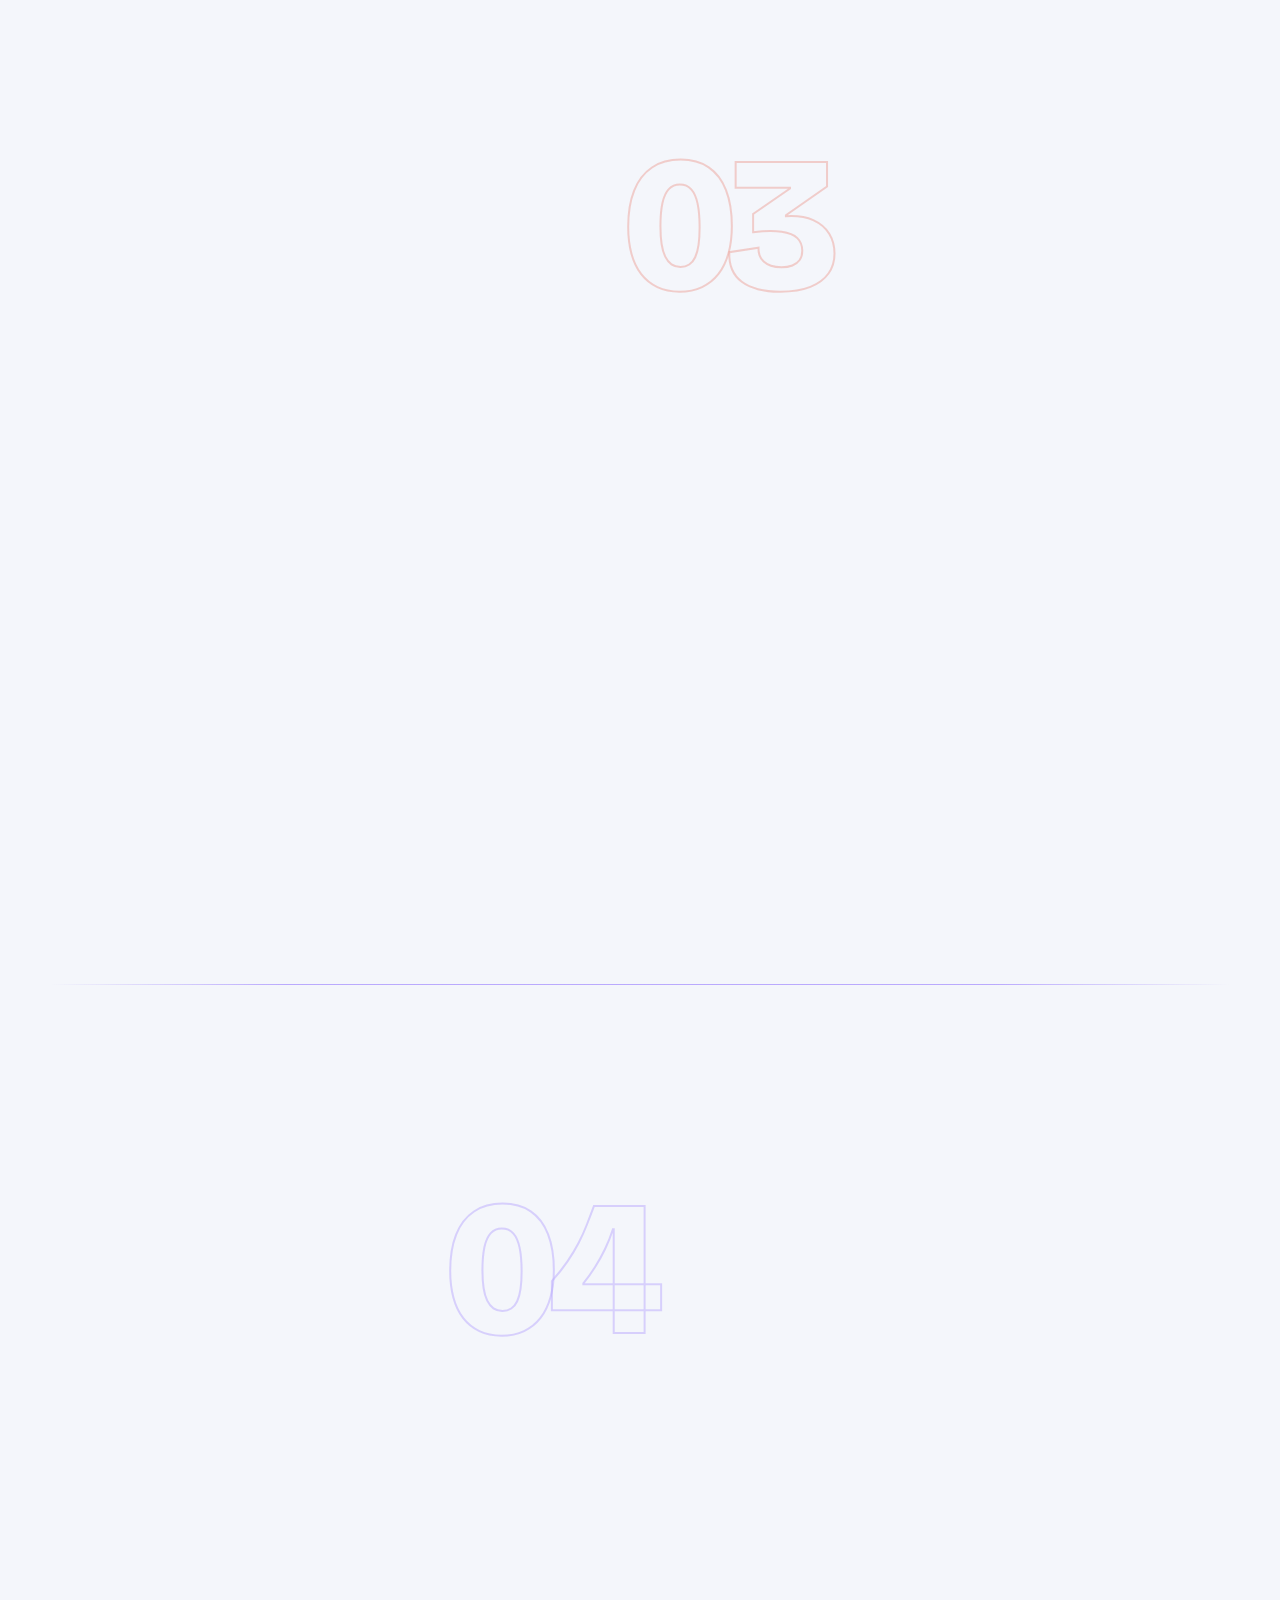
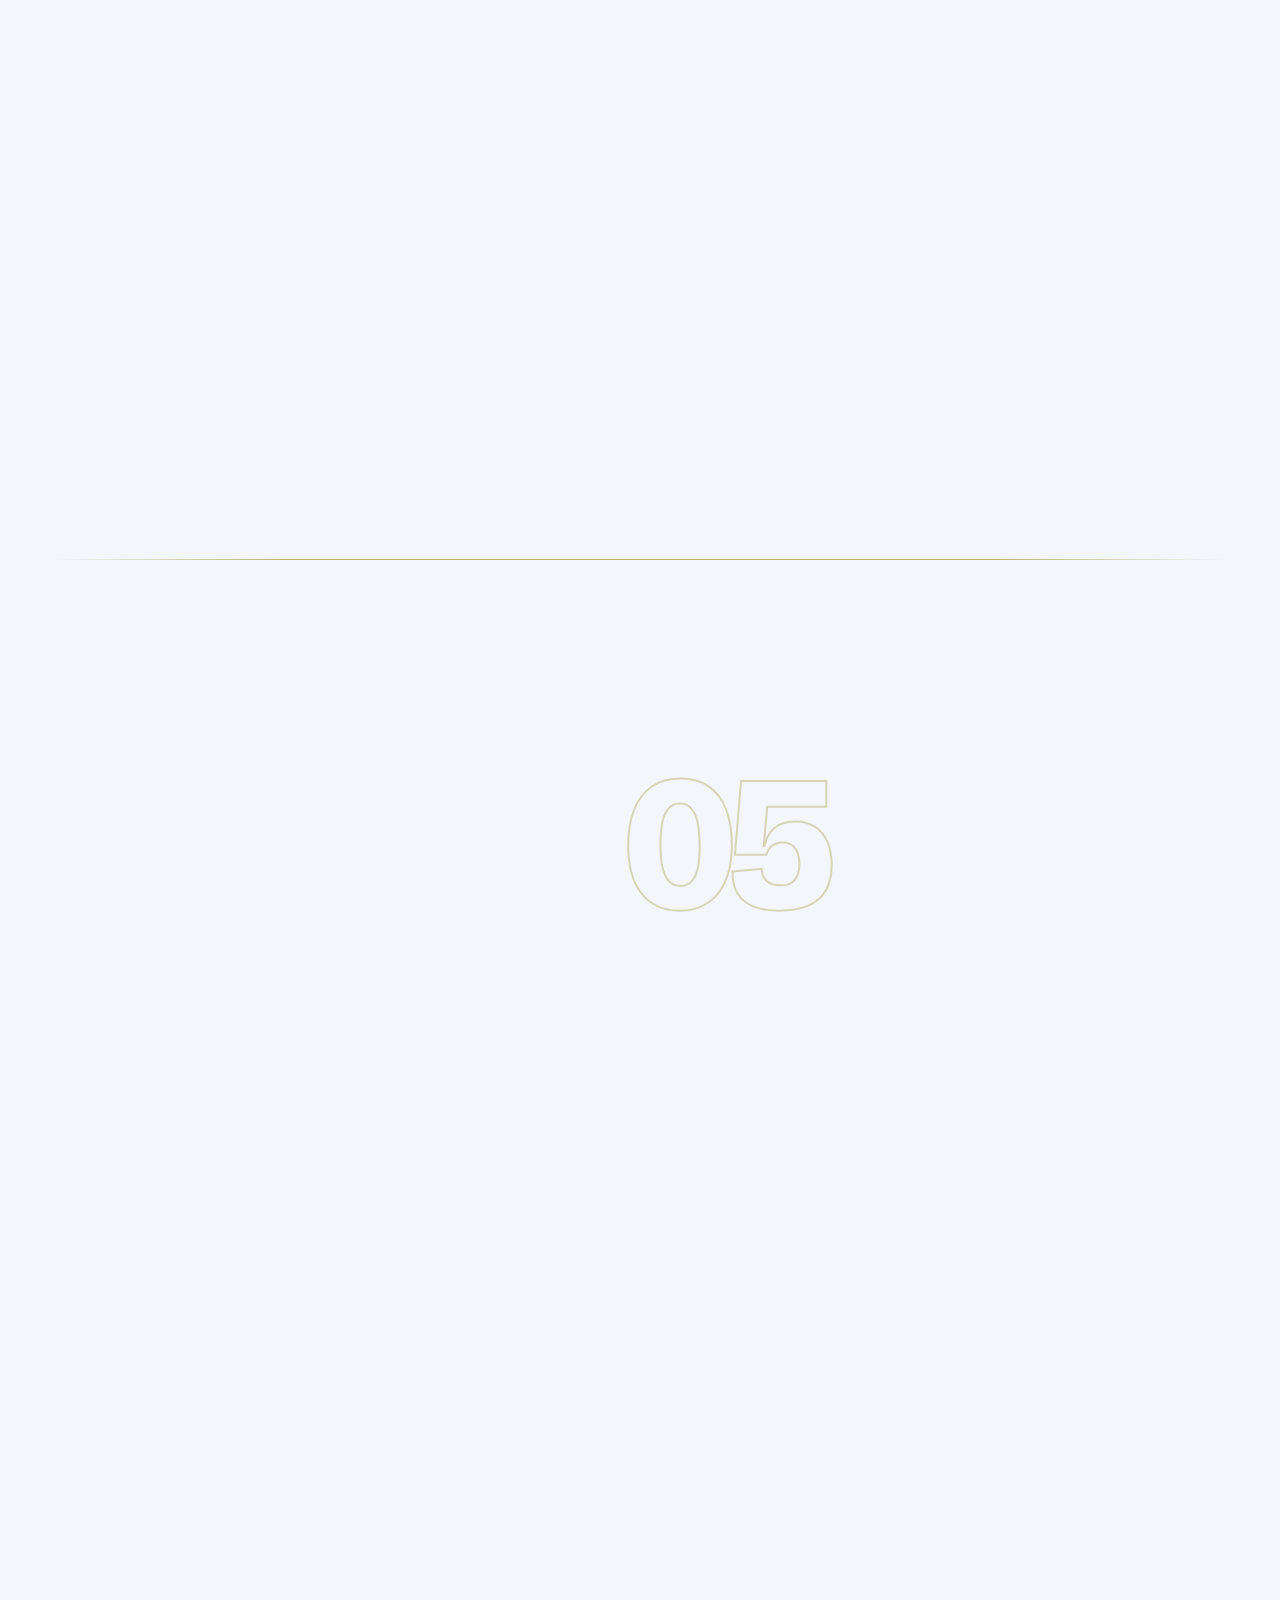
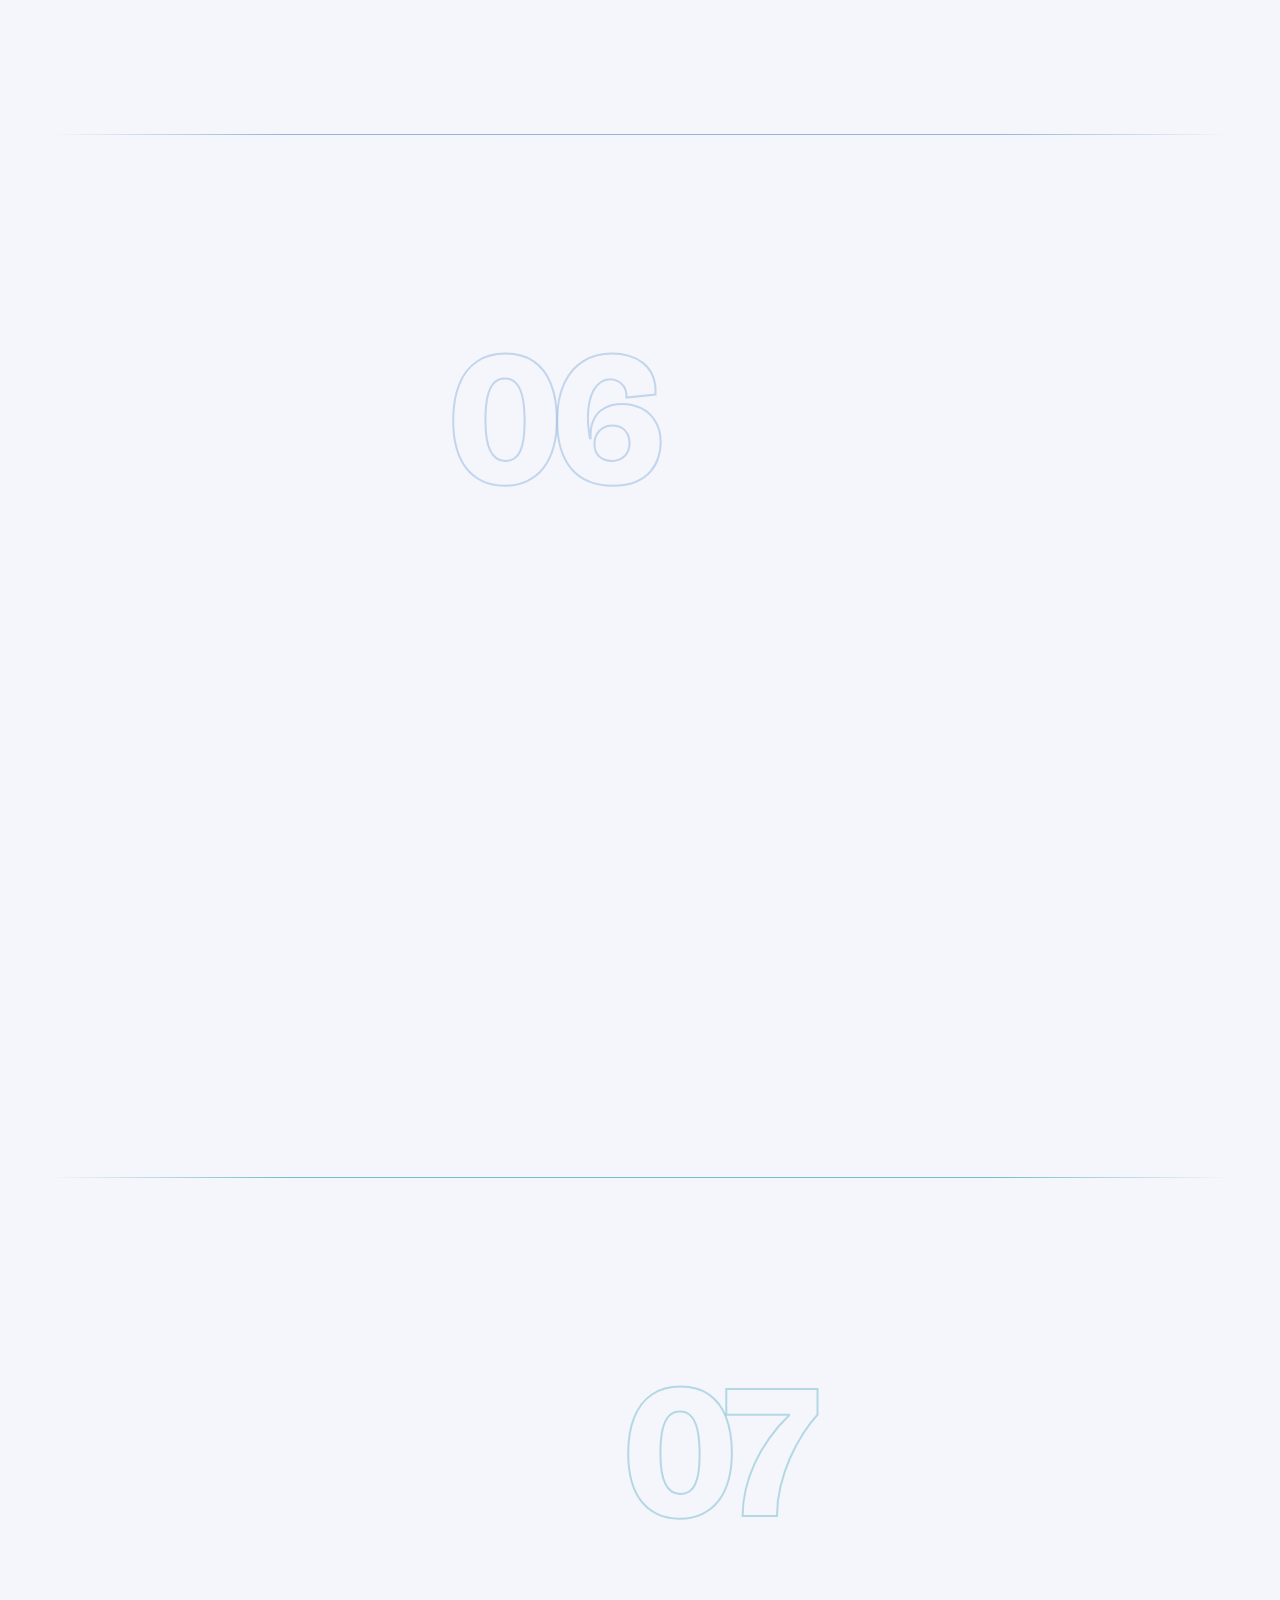
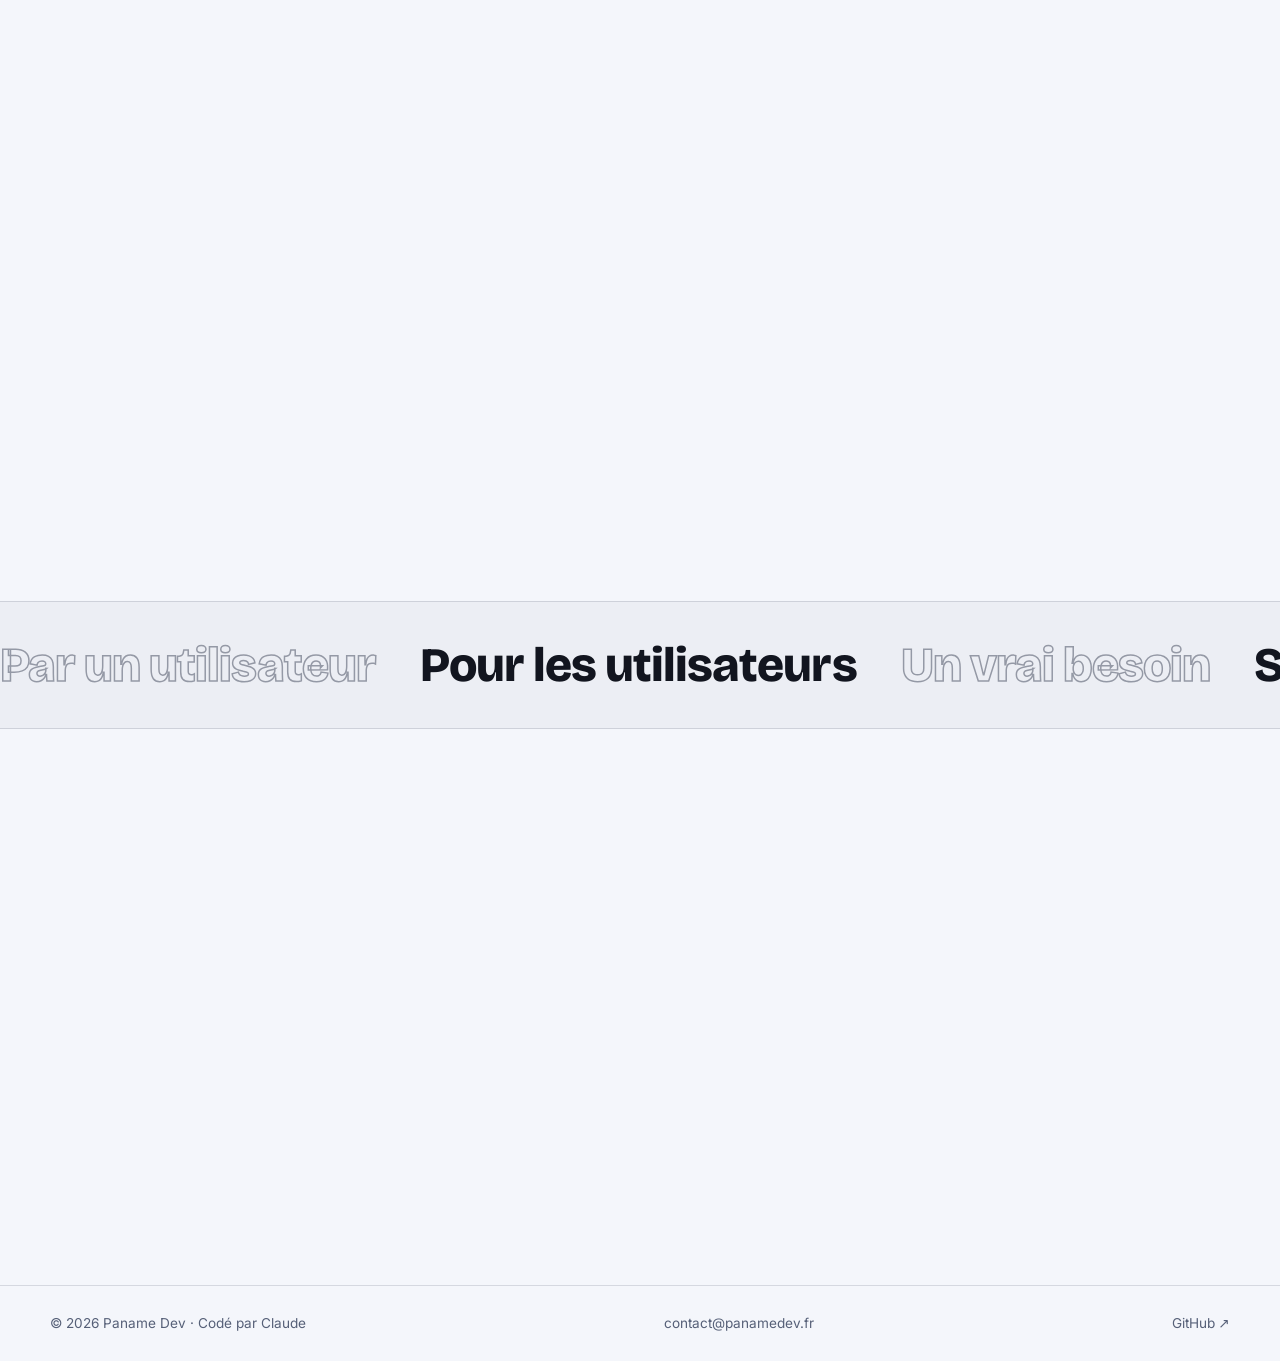
==== commit d404002f: "Thème : icônes du bouton corrigées (classes de l'animation renommées) ; l'astre qui arrive traverse " ====
--- a/index.html
+++ b/index.html
@@ -12,7 +12,7 @@
 <link rel="icon" href="assets/img/favicon.svg?v=3534c2a4" type="image/svg+xml">
 <link rel="preload" href="assets/fonts/inter-latin-wght.woff2" as="font" type="font/woff2" crossorigin>
 <link rel="preload" href="assets/fonts/bricolage-latin-opsz.woff2" as="font" type="font/woff2" crossorigin>
-<link rel="stylesheet" href="style.css?v=25971a92">
+<link rel="stylesheet" href="style.css?v=2842bfc6">
 </head>
 <body>
 <div class="bg" aria-hidden="true"><i class="blob b1"></i><i class="blob b2"></i><i class="blob b3"></i><div class="grain"></div></div>
@@ -492,6 +492,6 @@
 
 <footer class="foot"><span>© 2026<span id="y"></span> Paname Dev · Codé par Claude</span><a href="mailto:contact@panamedev.fr">contact@panamedev.fr</a><a href="https://github.com/MaxPyroli" target="_blank" rel="noopener">GitHub ↗</a></footer>
 
-<script src="main.js?v=1cbb0eec"></script>
+<script src="main.js?v=b4f3229c"></script>
 </body>
 </html>
--- a/style.css
+++ b/style.css
@@ -345,7 +345,7 @@
 .sky-warm{background:radial-gradient(120% 80% at 50% 100%,rgba(255,126,58,.85),rgba(255,92,120,.5) 42%,rgba(255,170,90,.12) 72%,transparent)}
 .sky-cool{background:linear-gradient(to top,rgba(32,38,92,.78),rgba(12,16,48,.55) 55%,rgba(8,10,30,.35))}
 .orb{position:absolute;left:0;top:0;border-radius:50%;opacity:0;will-change:transform,opacity}
-.sun{background:radial-gradient(circle at 42% 38%,#fffbe0,#ffe07a 38%,#ffa63d 78%,#ff7a2e);box-shadow:0 0 70px 26px rgba(255,170,70,.55),0 0 160px 60px rgba(255,120,60,.3)}
-.moon{background:radial-gradient(circle at 36% 34%,#ffffff,#e4e9ff 55%,#aeb9ea);box-shadow:0 0 60px 18px rgba(170,190,255,.45);-webkit-mask:radial-gradient(circle at 74% 30%,transparent 52%,#000 53%);mask:radial-gradient(circle at 74% 30%,transparent 52%,#000 53%)}
+.sky-sun{background:radial-gradient(circle at 42% 38%,#fffbe0,#ffe07a 38%,#ffa63d 78%,#ff7a2e);box-shadow:0 0 70px 26px rgba(255,170,70,.55),0 0 160px 60px rgba(255,120,60,.3)}
+.sky-moon{background:radial-gradient(circle at 36% 34%,#ffffff,#e4e9ff 55%,#aeb9ea);box-shadow:0 0 60px 18px rgba(170,190,255,.45);-webkit-mask:radial-gradient(circle at 74% 30%,transparent 52%,#000 53%);mask:radial-gradient(circle at 74% 30%,transparent 52%,#000 53%)}
 html.theming,html.theming *,html.theming *::before,html.theming *::after{transition:background-color .9s ease,color .9s ease,border-color .9s ease,fill .9s ease,stroke .9s ease,box-shadow .9s ease !important}
 @media (prefers-reduced-motion:reduce){.sky{display:none}}
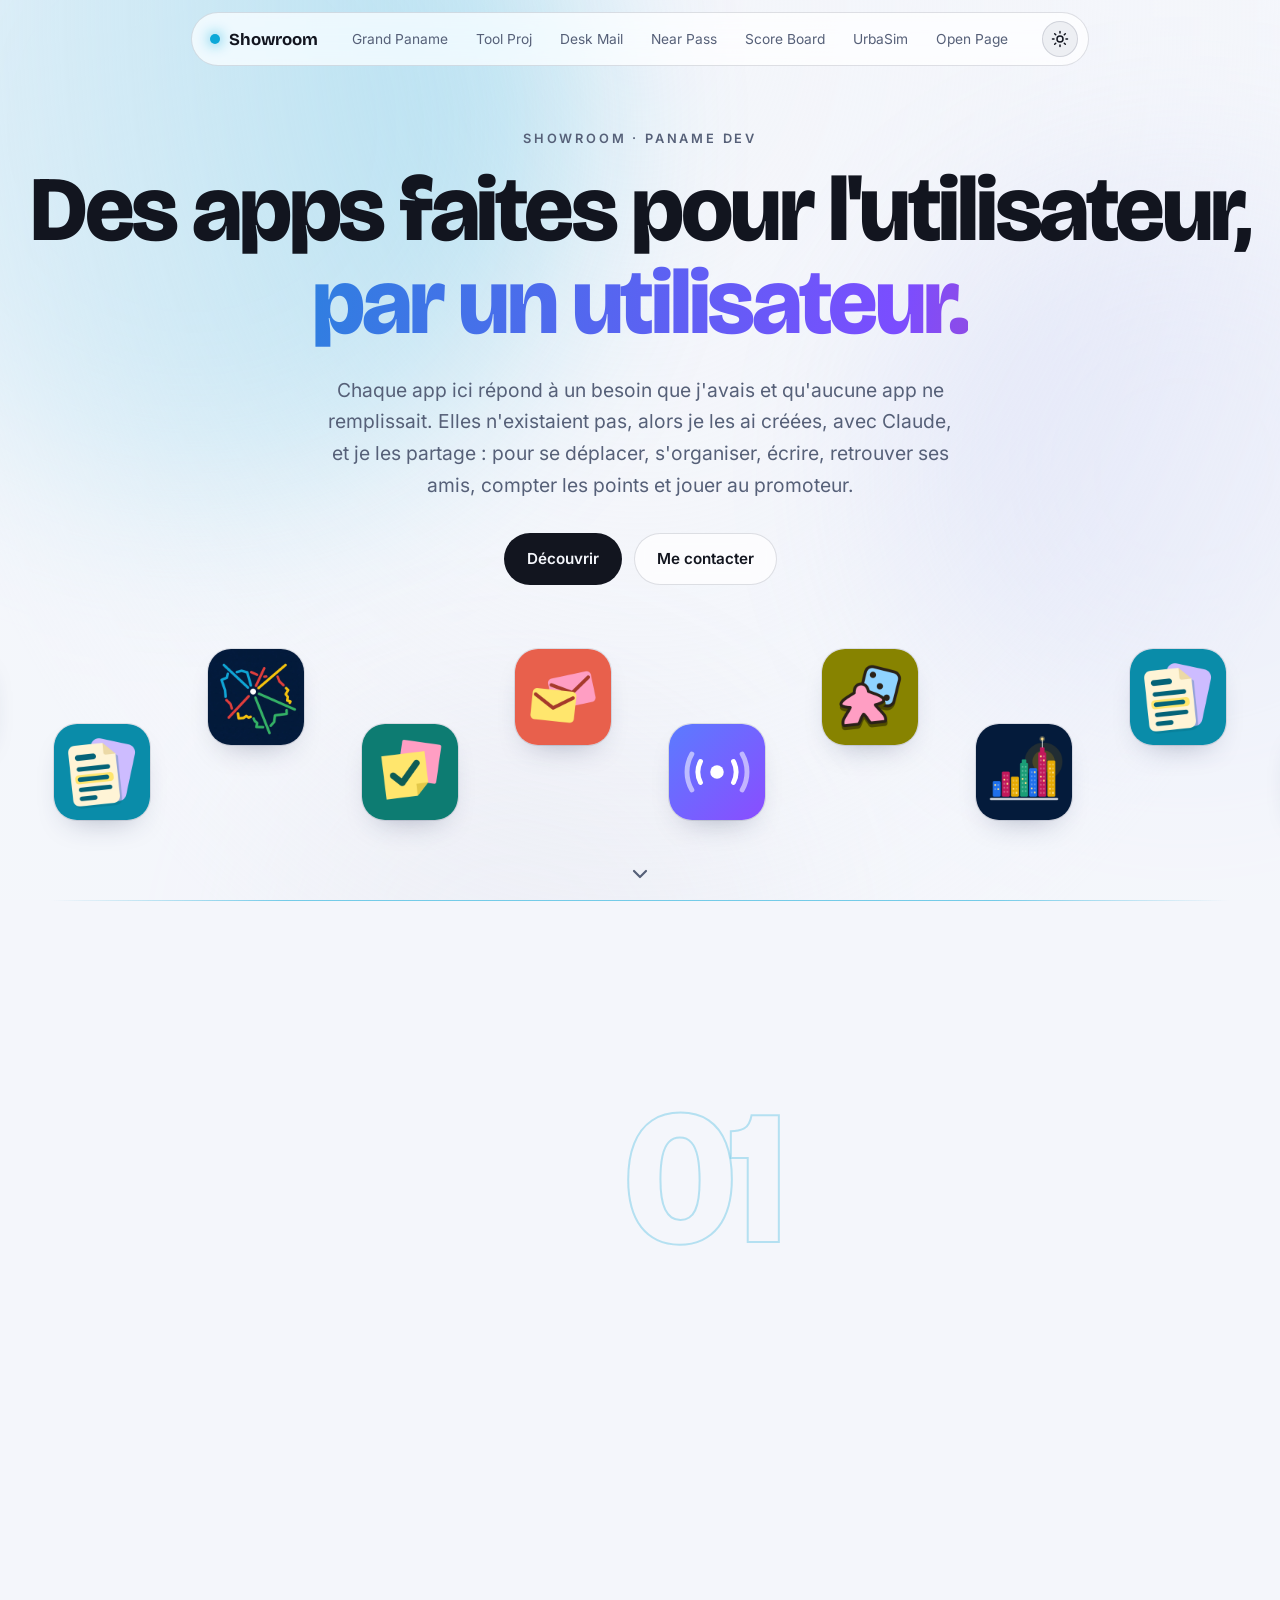
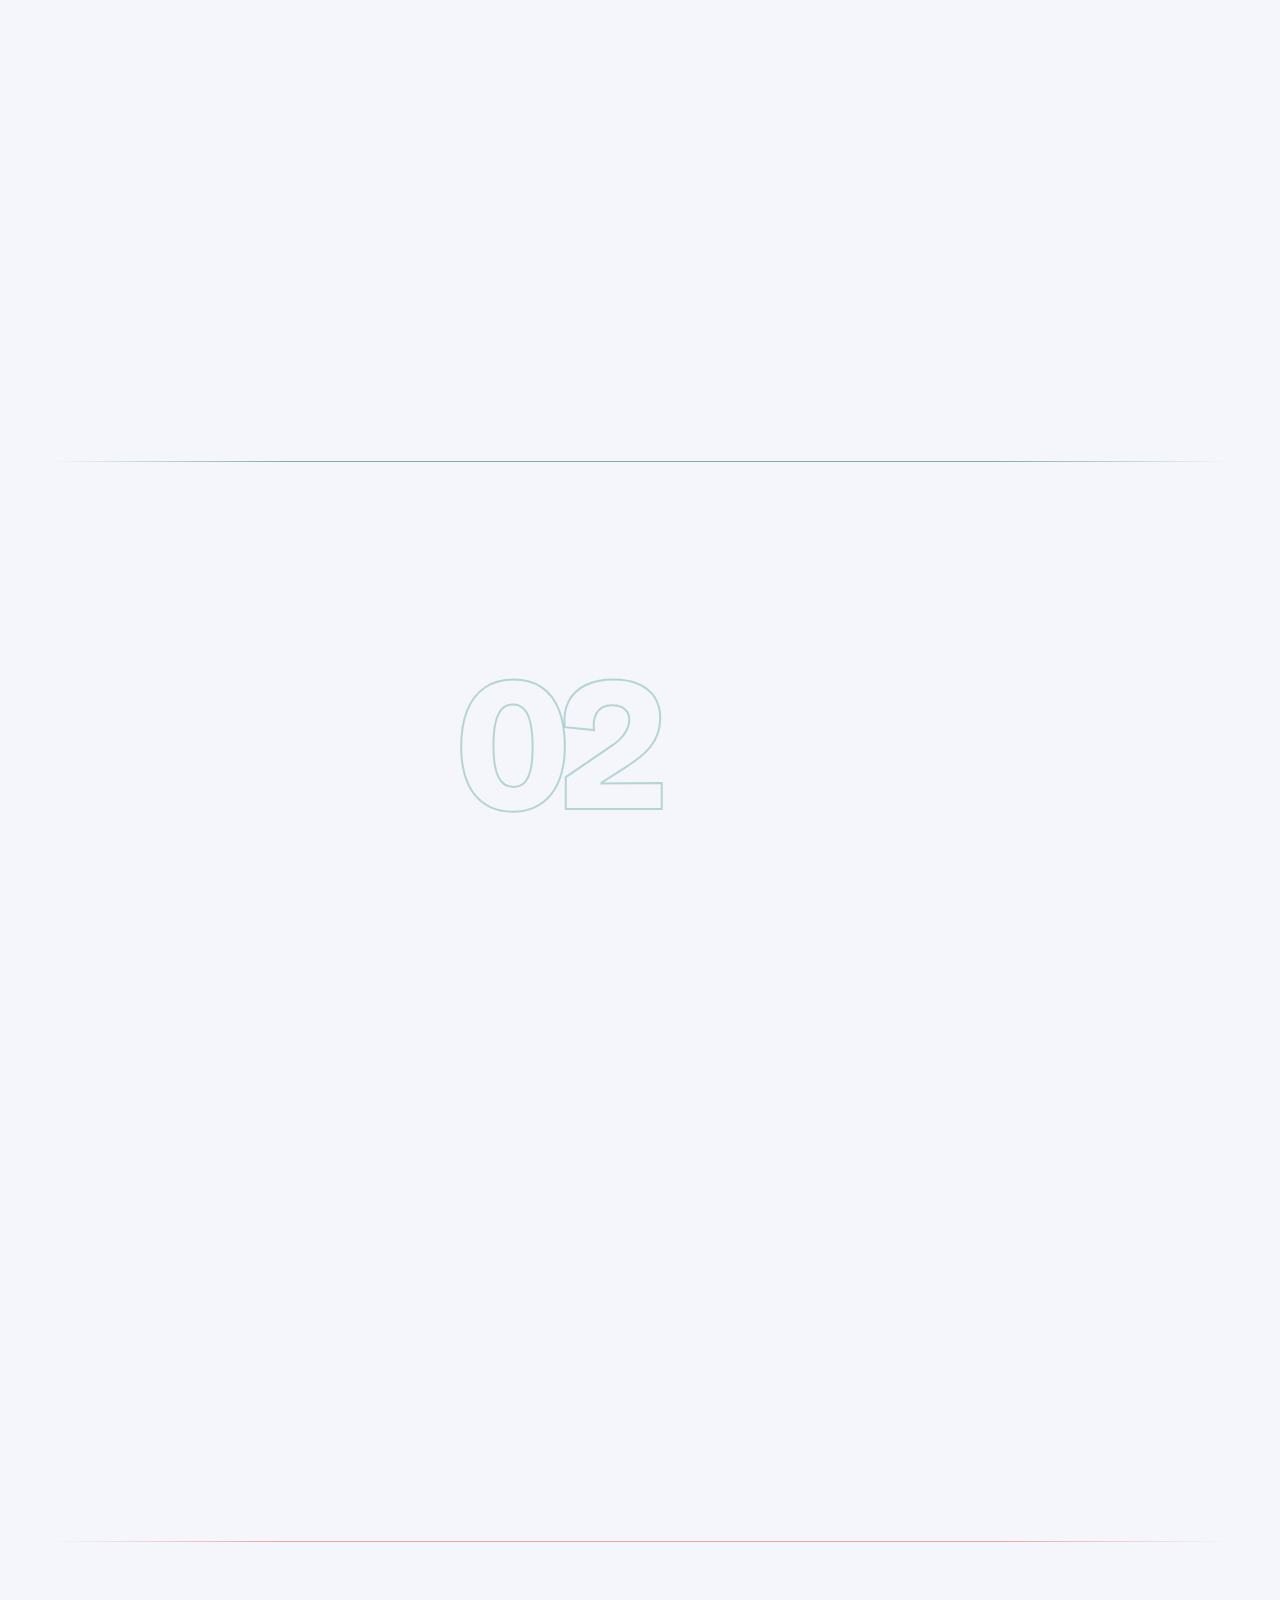
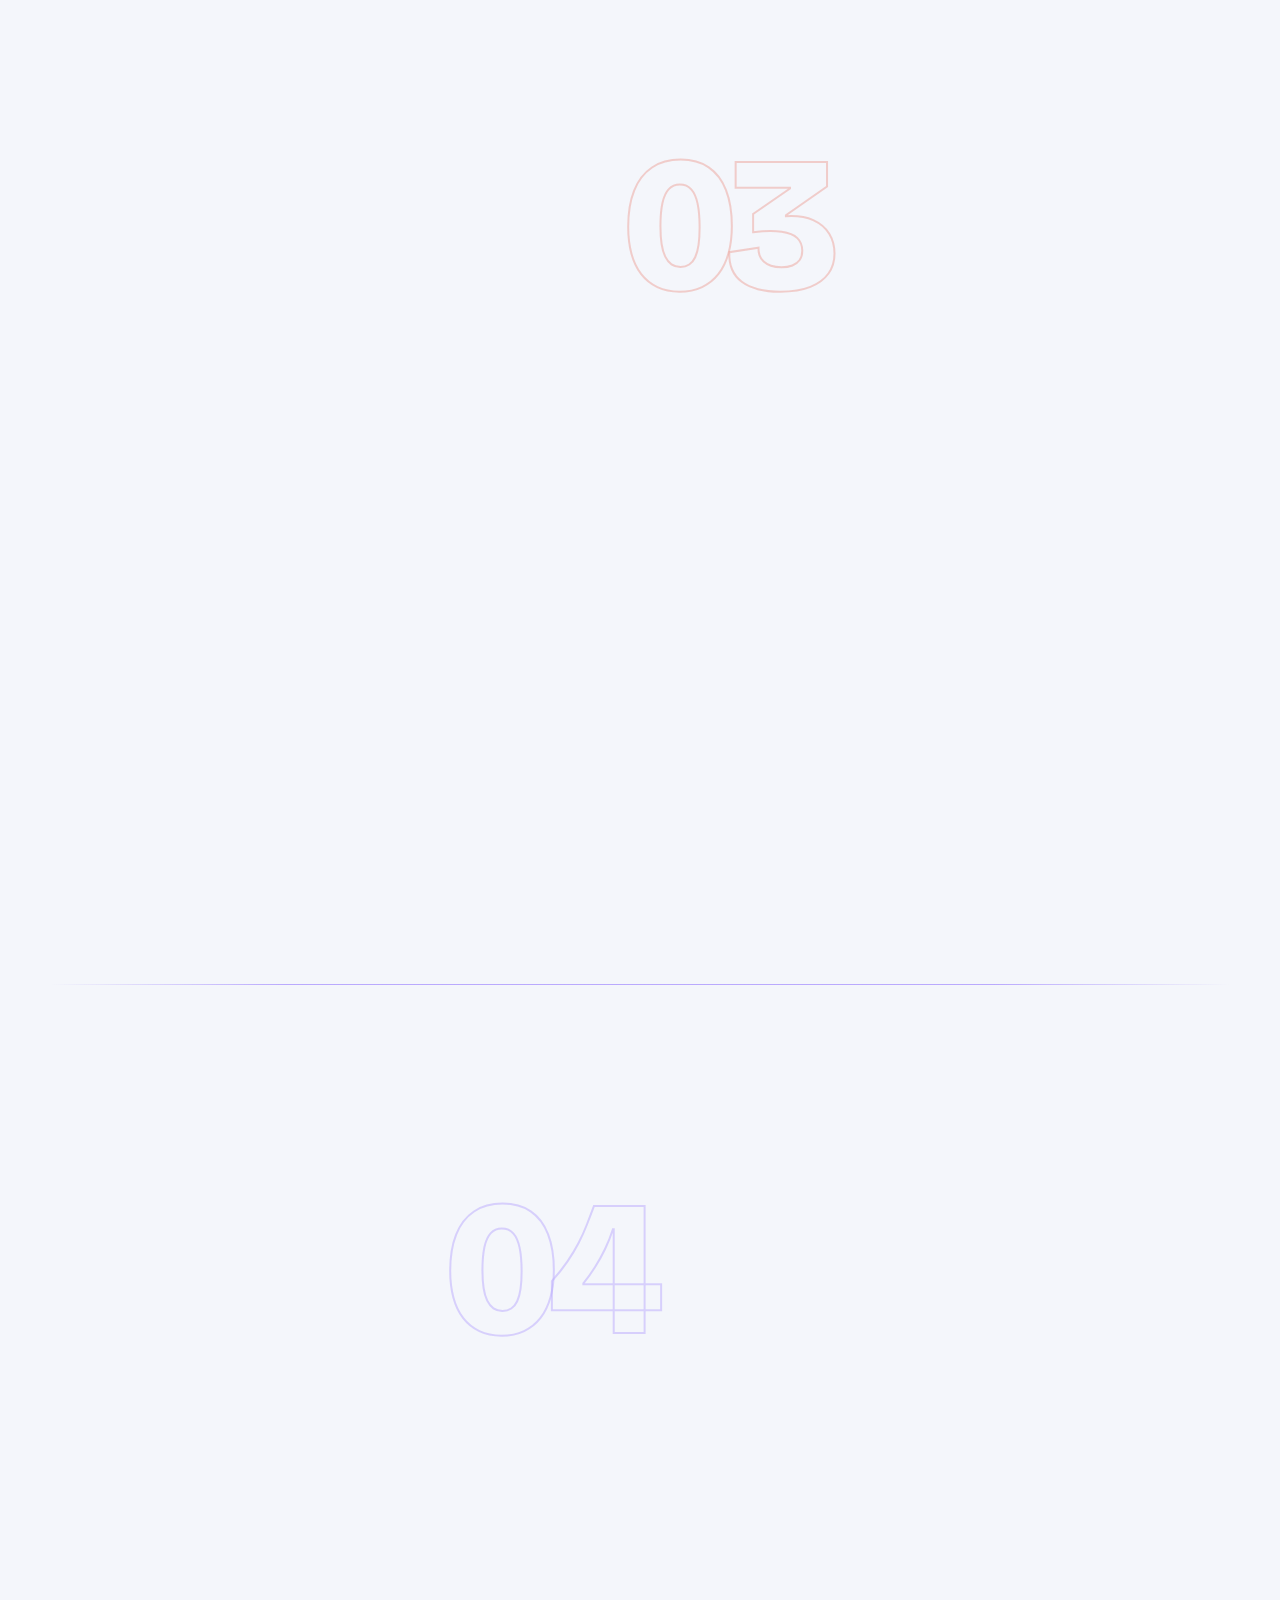
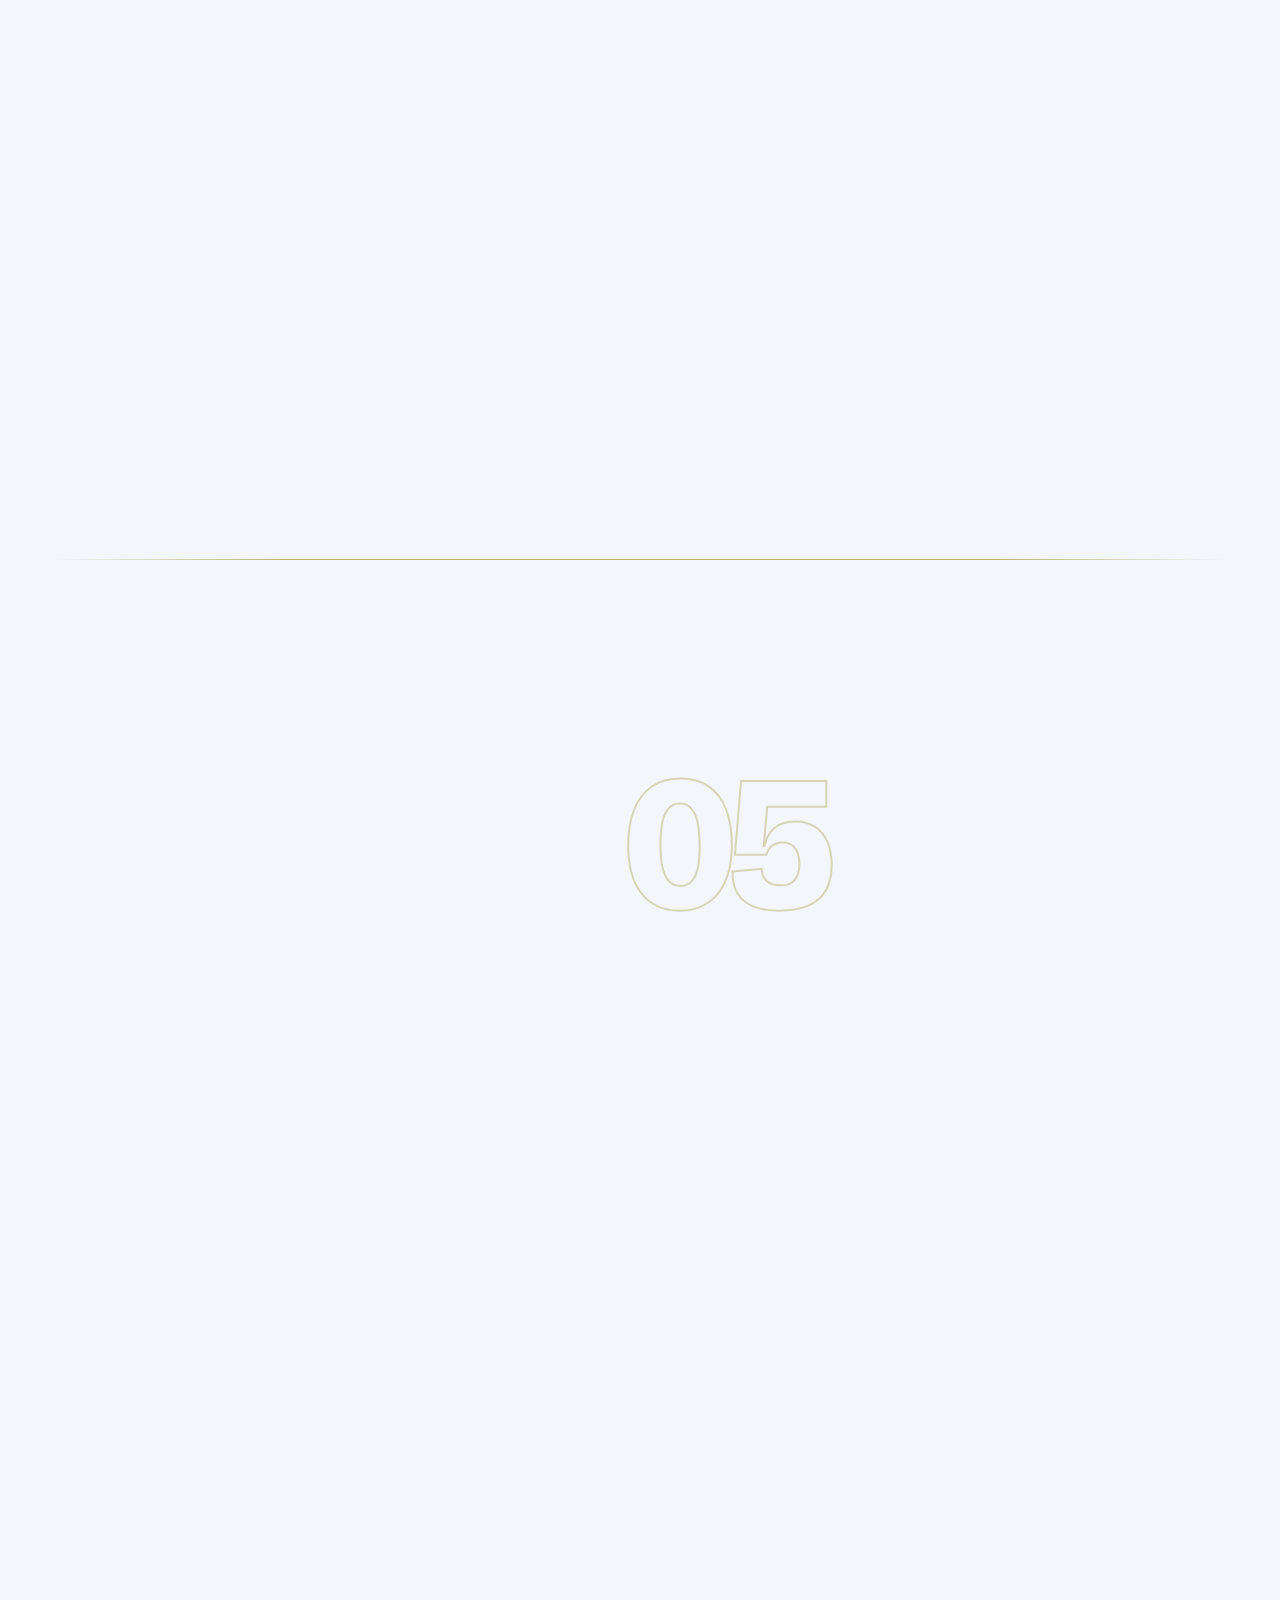
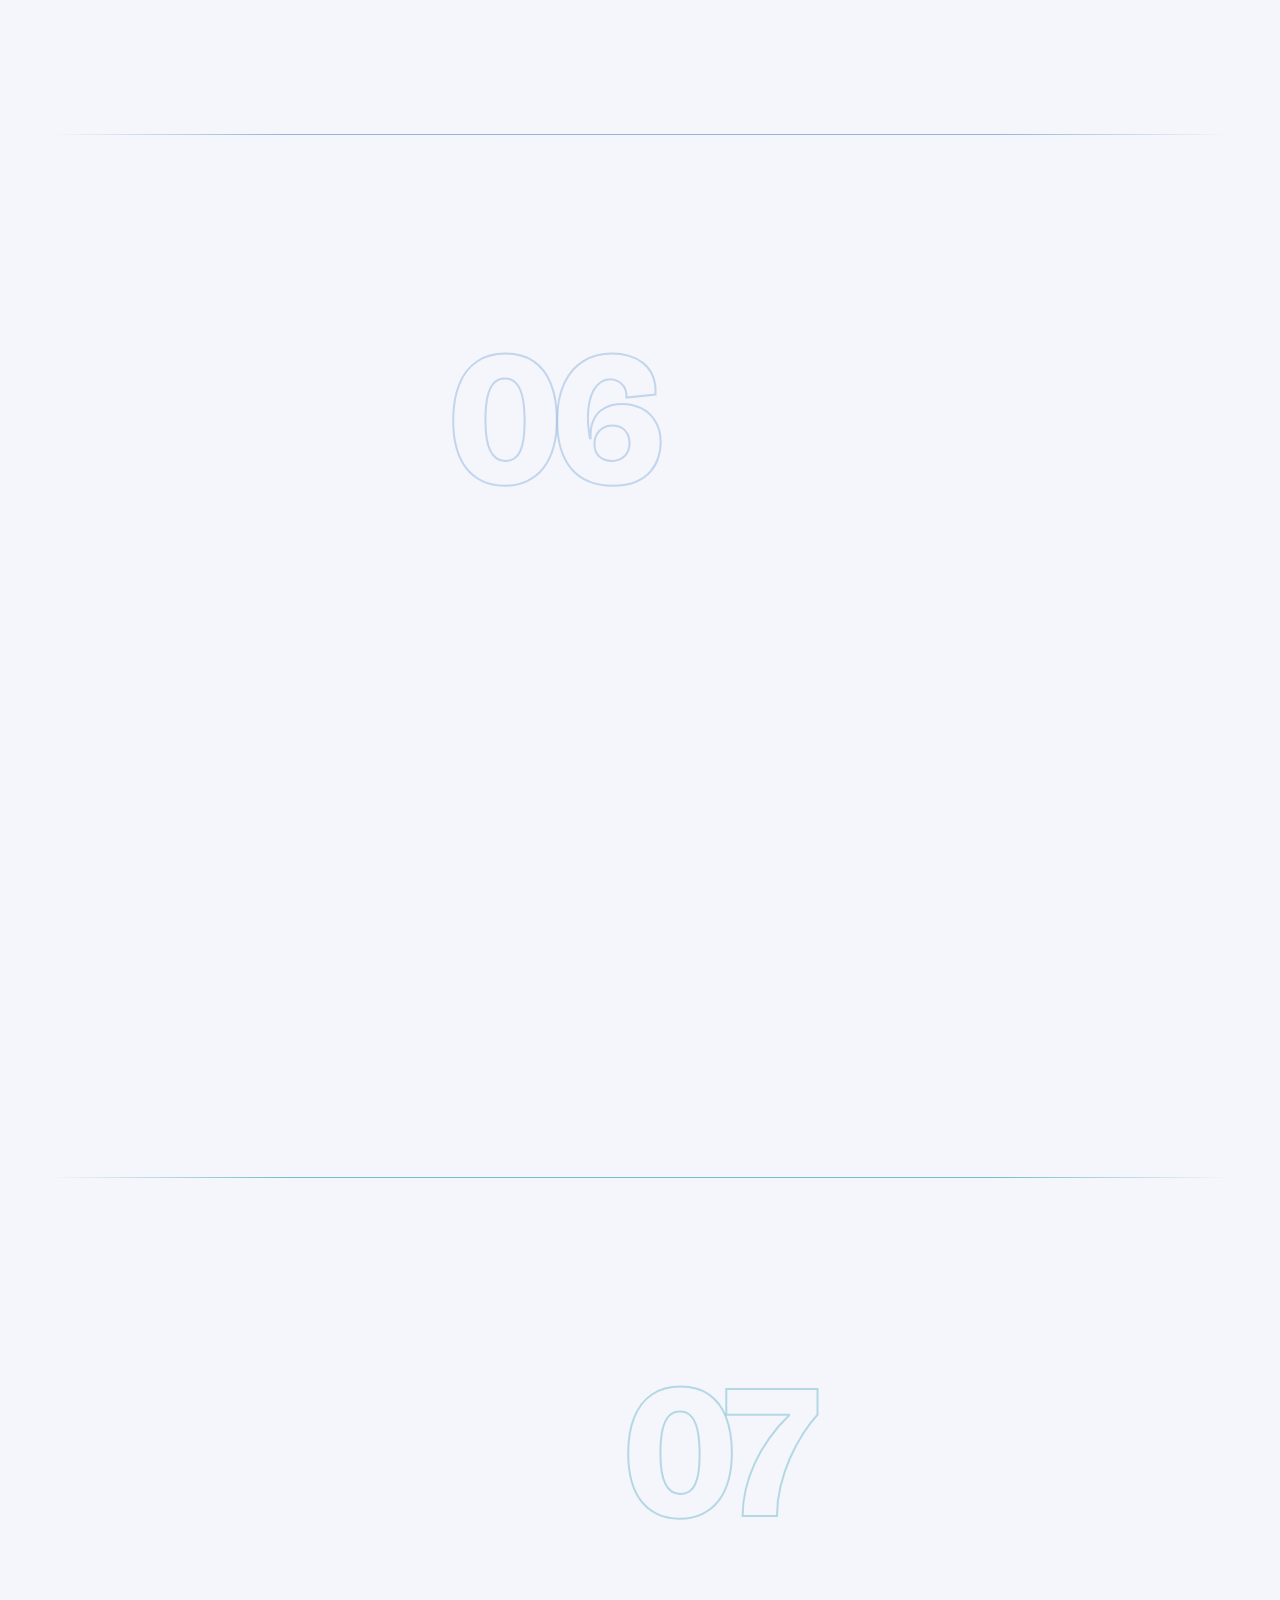
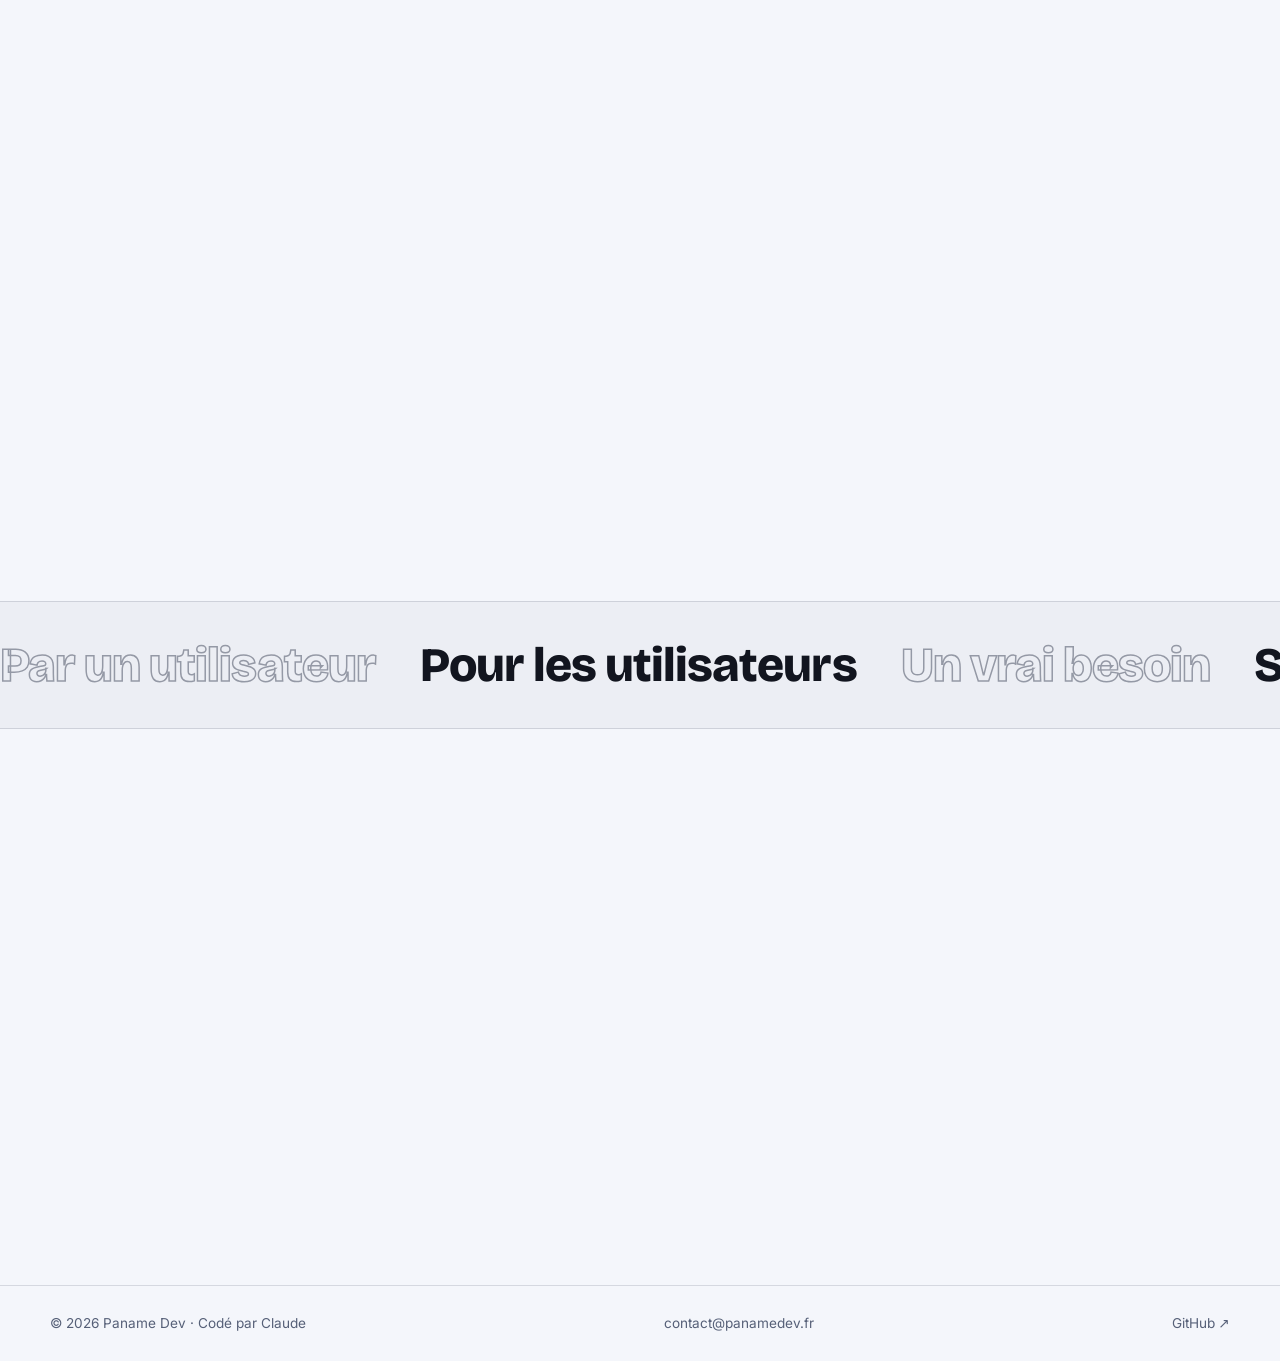
==== commit 97424087: "Thème : seul l'astre du nouveau thème, d'en bas à gauche jusqu'au milieu à gauche hors écran ; anima" ====
--- a/index.html
+++ b/index.html
@@ -492,6 +492,6 @@
 
 <footer class="foot"><span>© 2026<span id="y"></span> Paname Dev · Codé par Claude</span><a href="mailto:contact@panamedev.fr">contact@panamedev.fr</a><a href="https://github.com/MaxPyroli" target="_blank" rel="noopener">GitHub ↗</a></footer>
 
-<script src="main.js?v=b4f3229c"></script>
+<script src="main.js?v=a68e5864"></script>
 </body>
 </html>
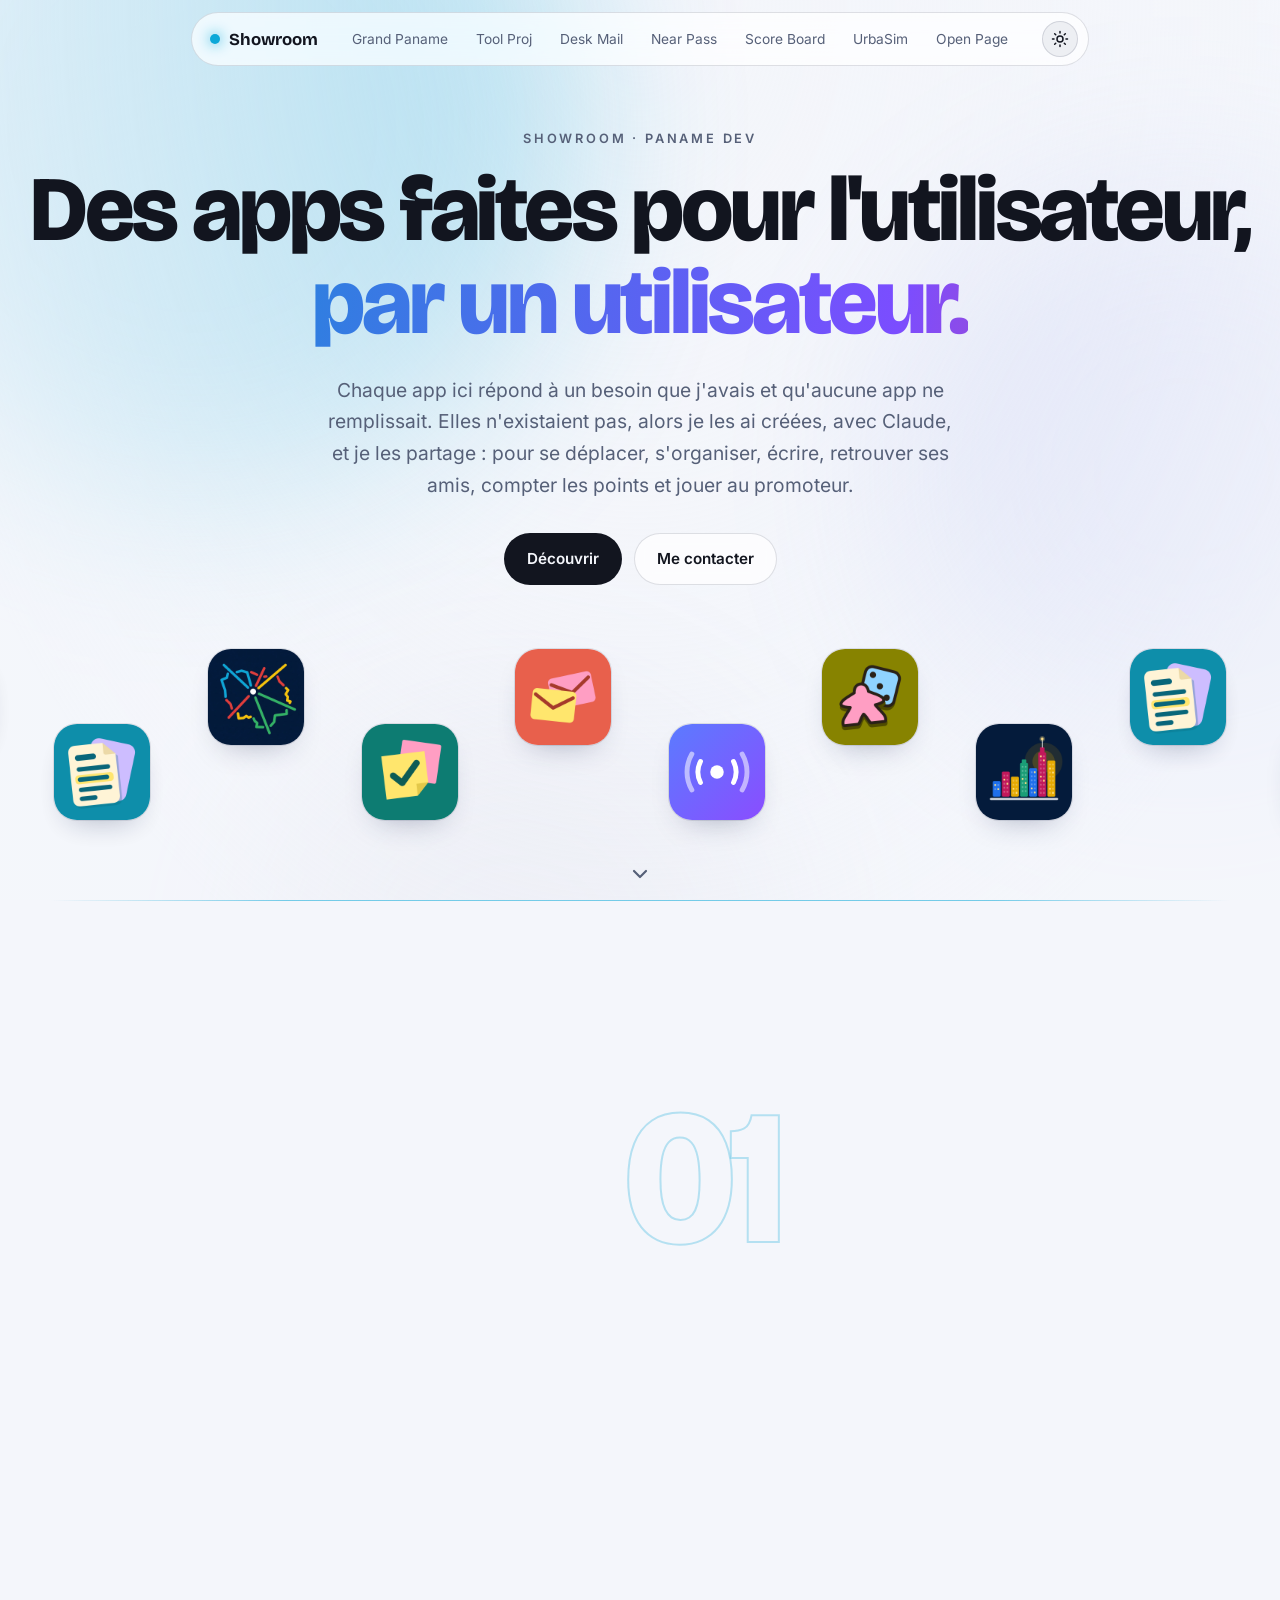
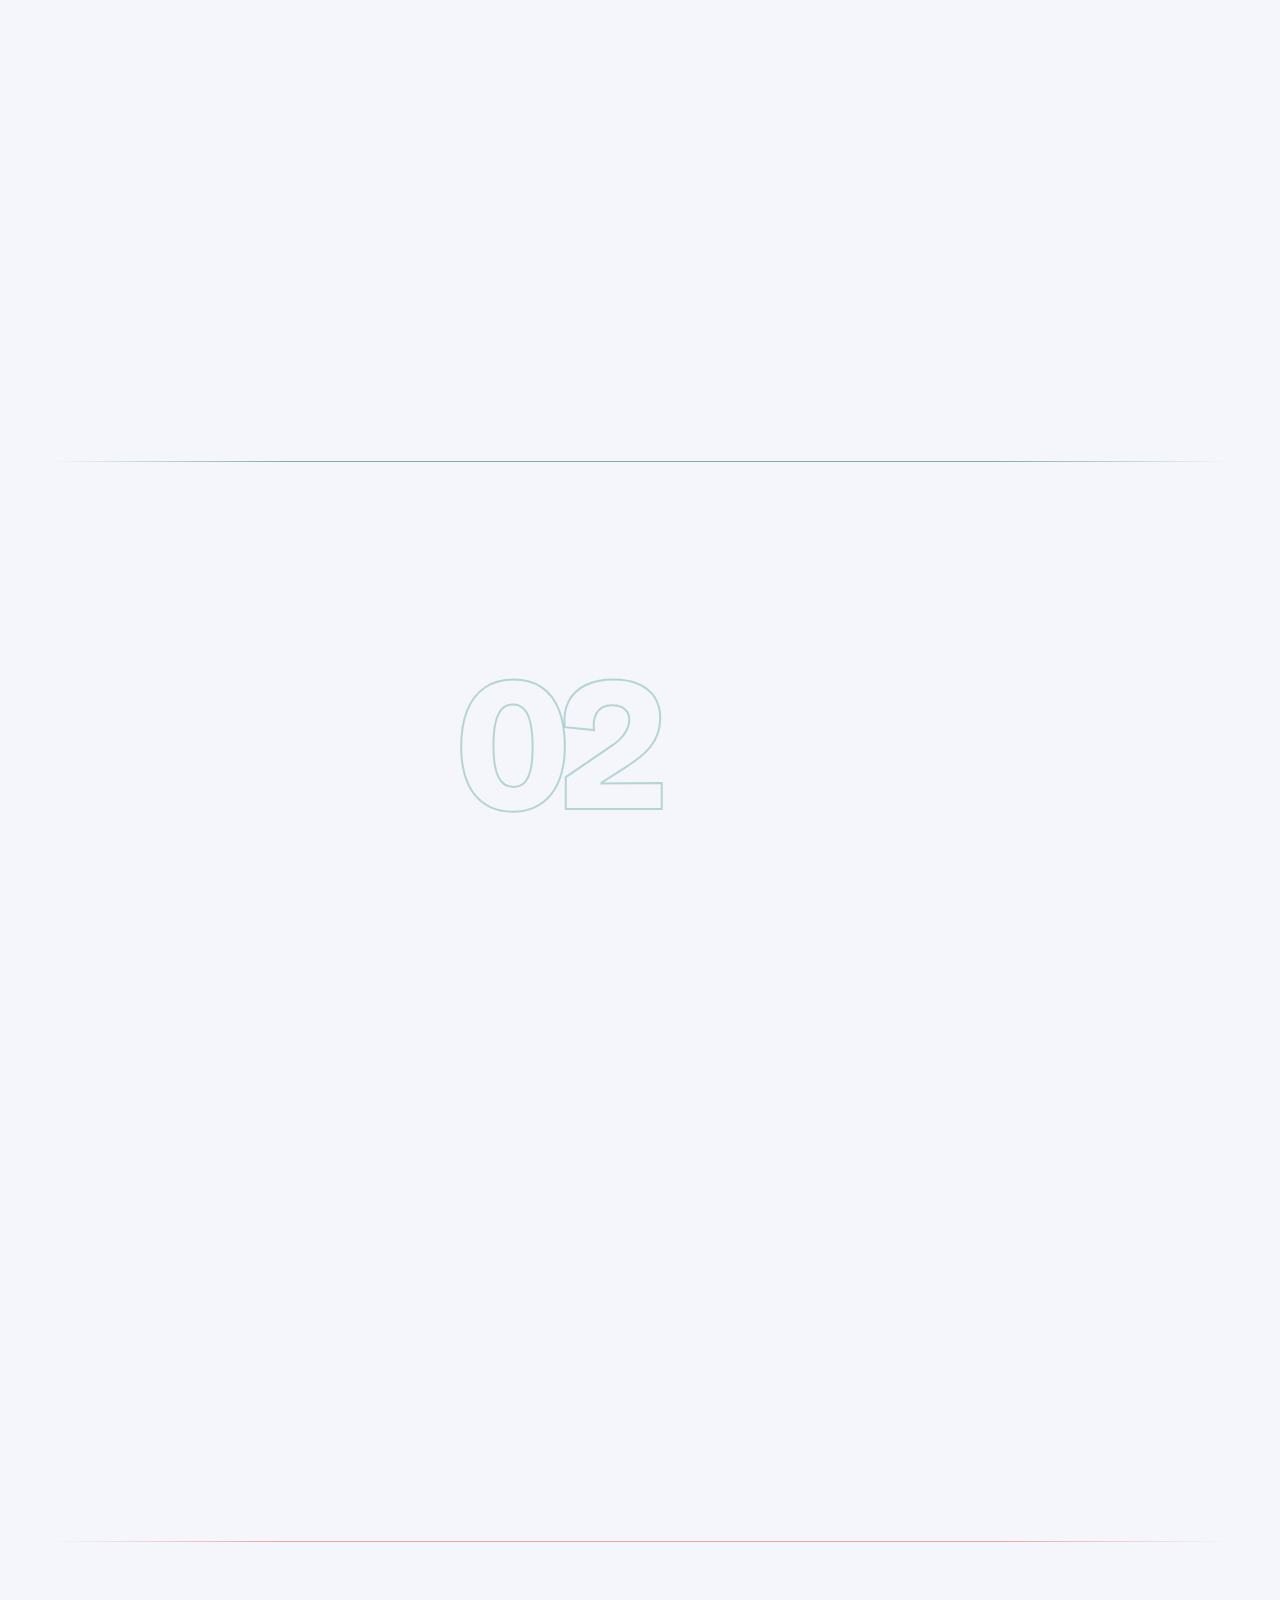
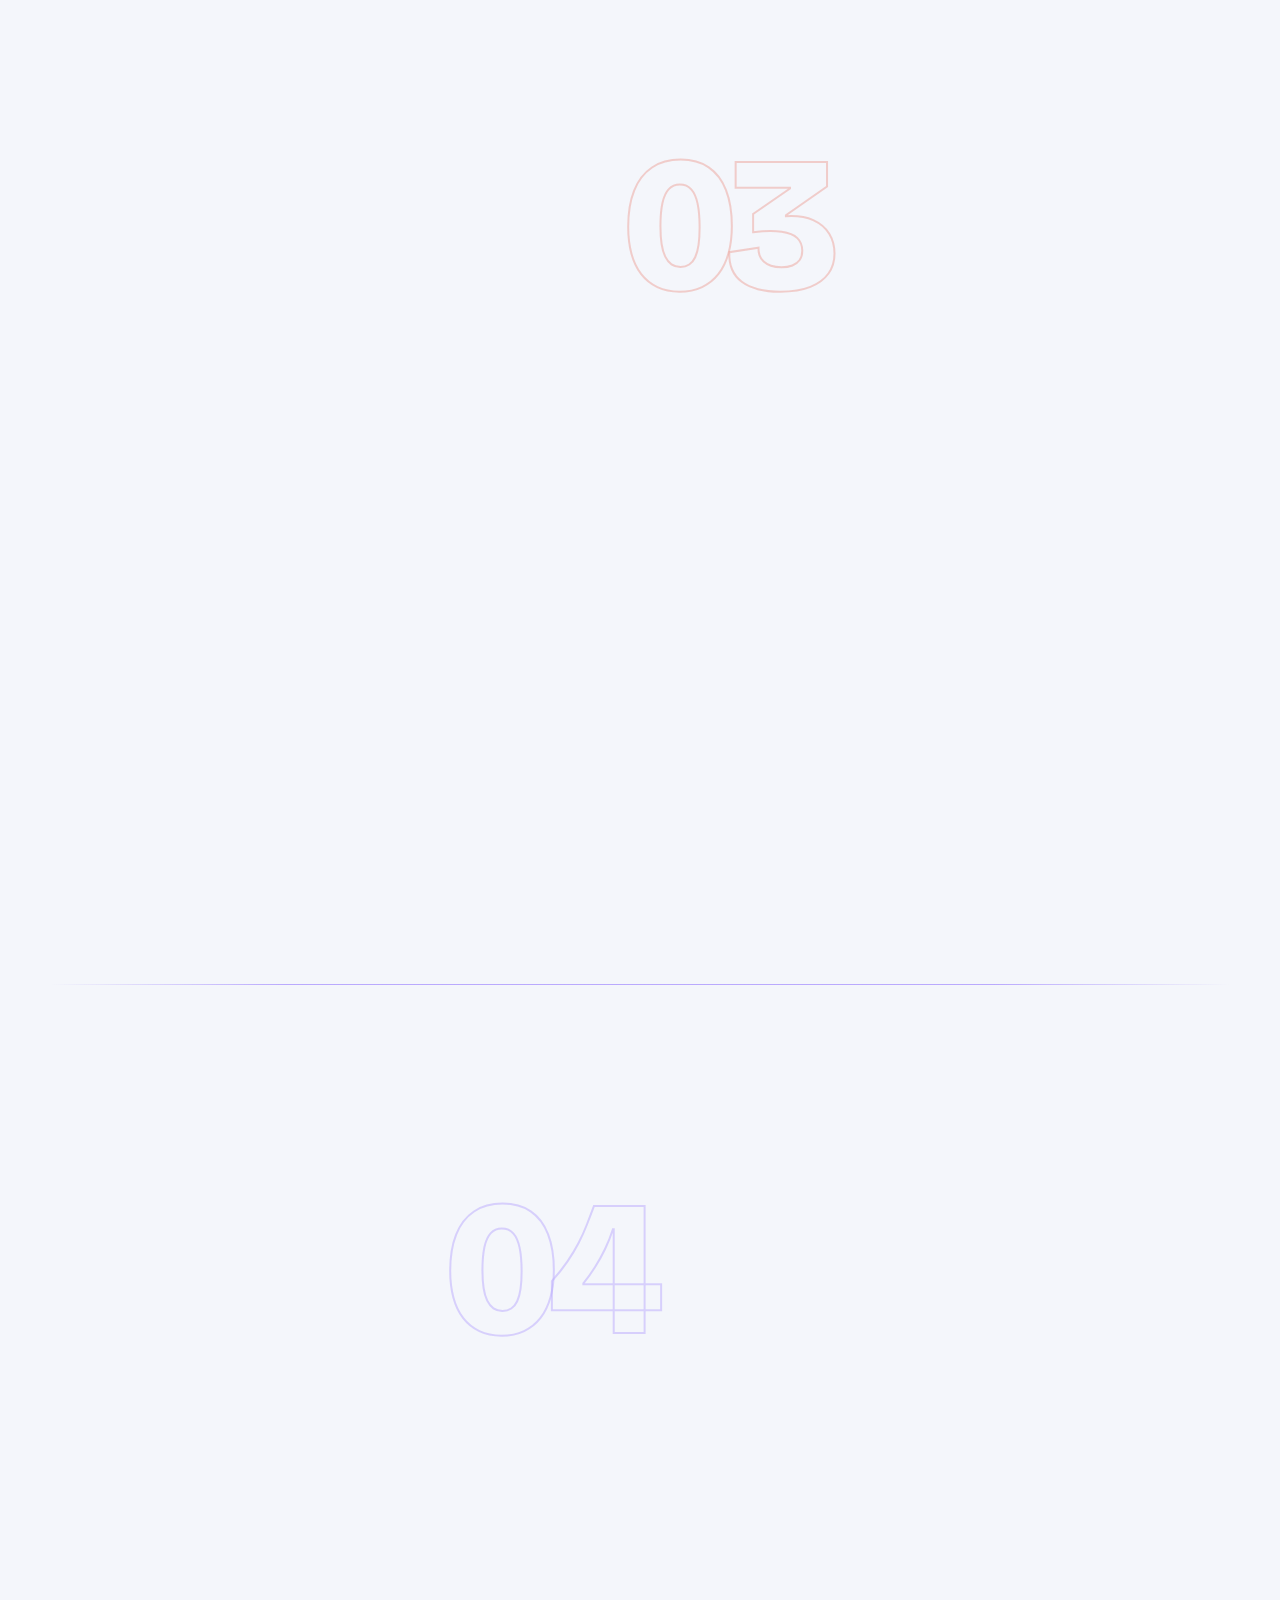
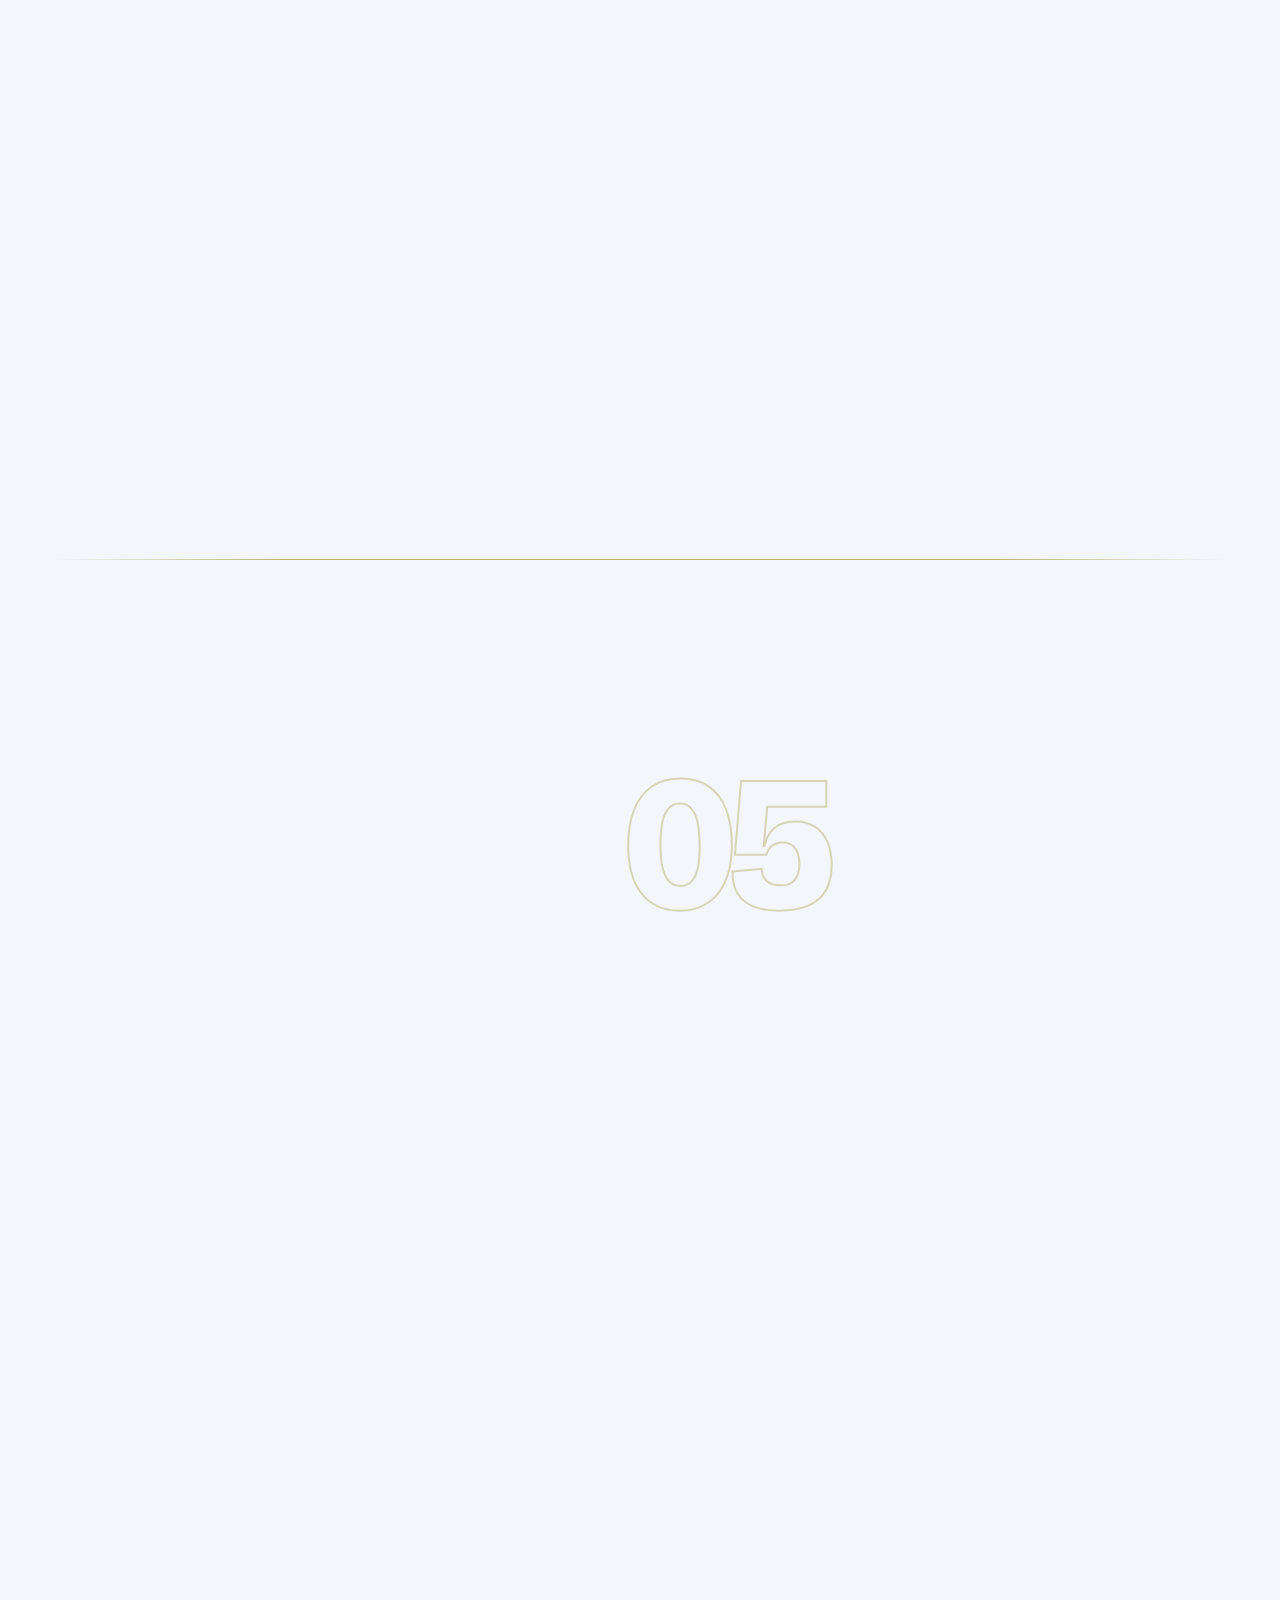
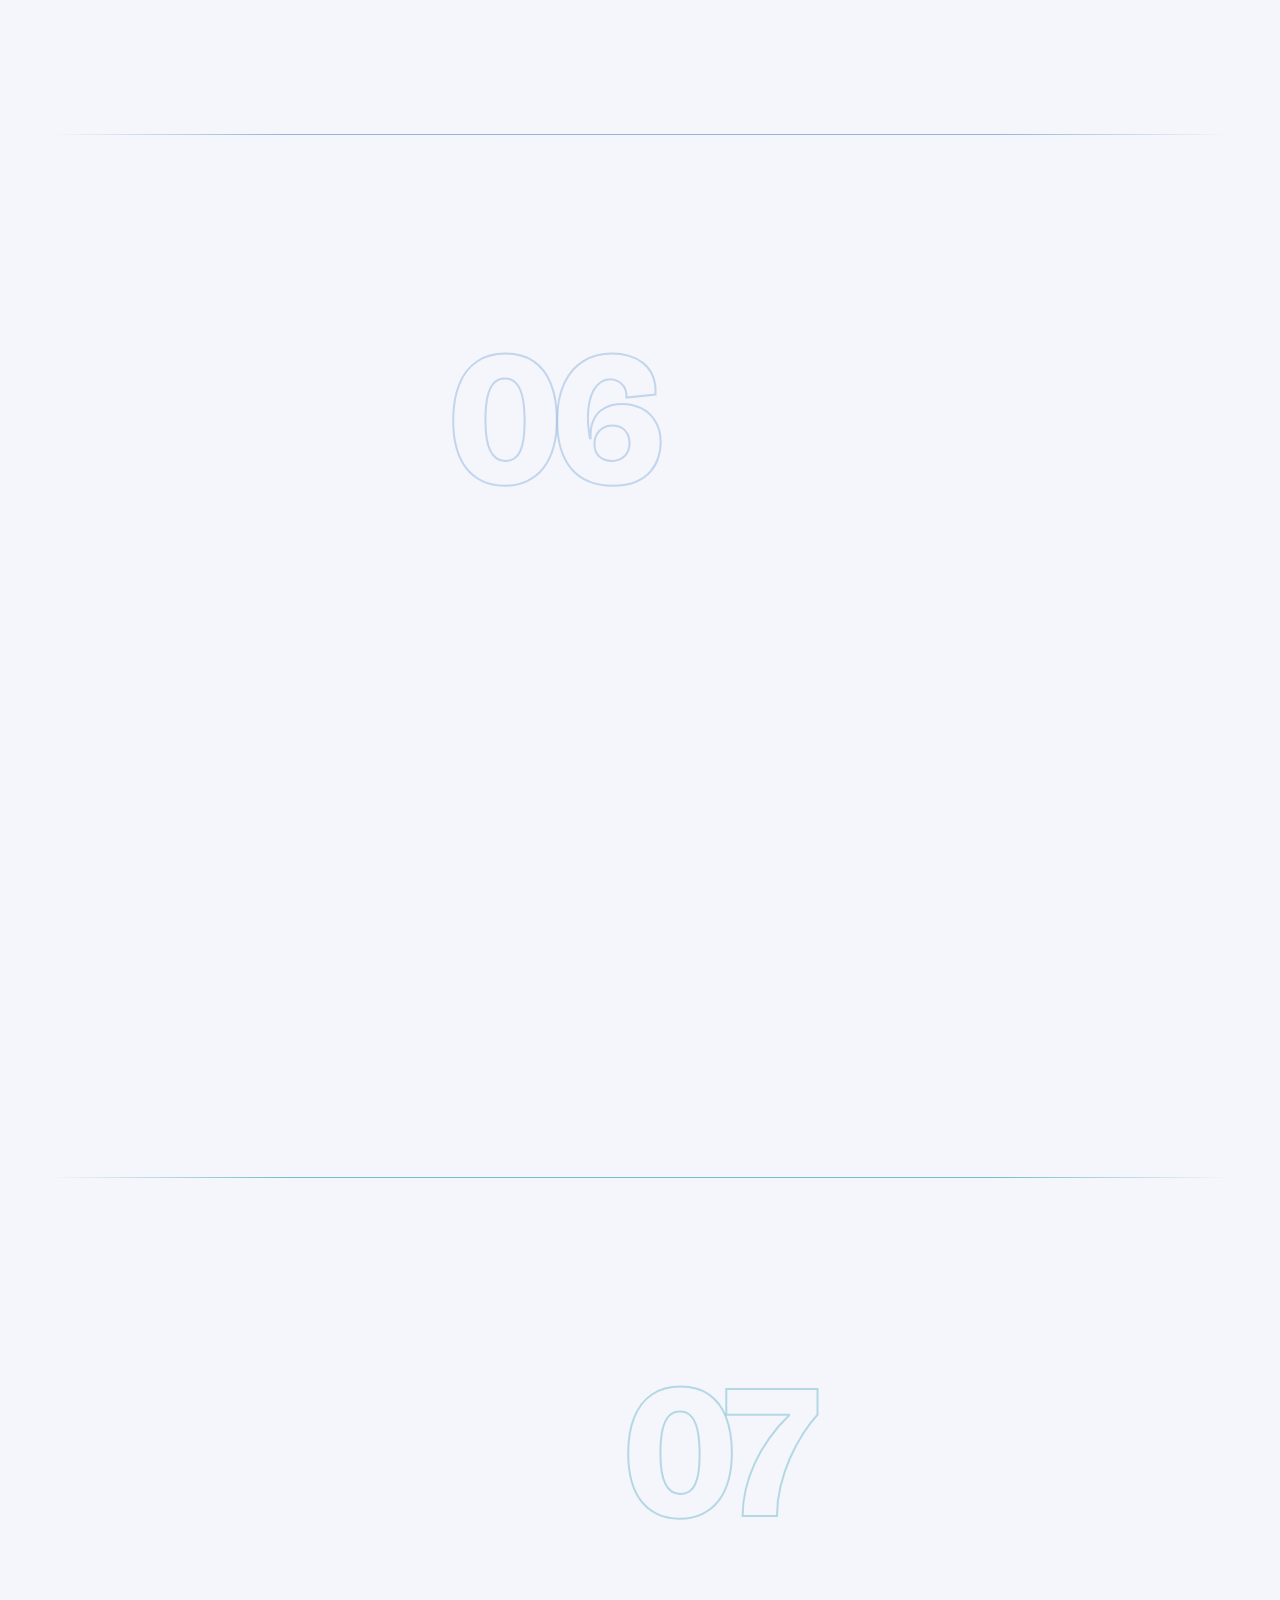
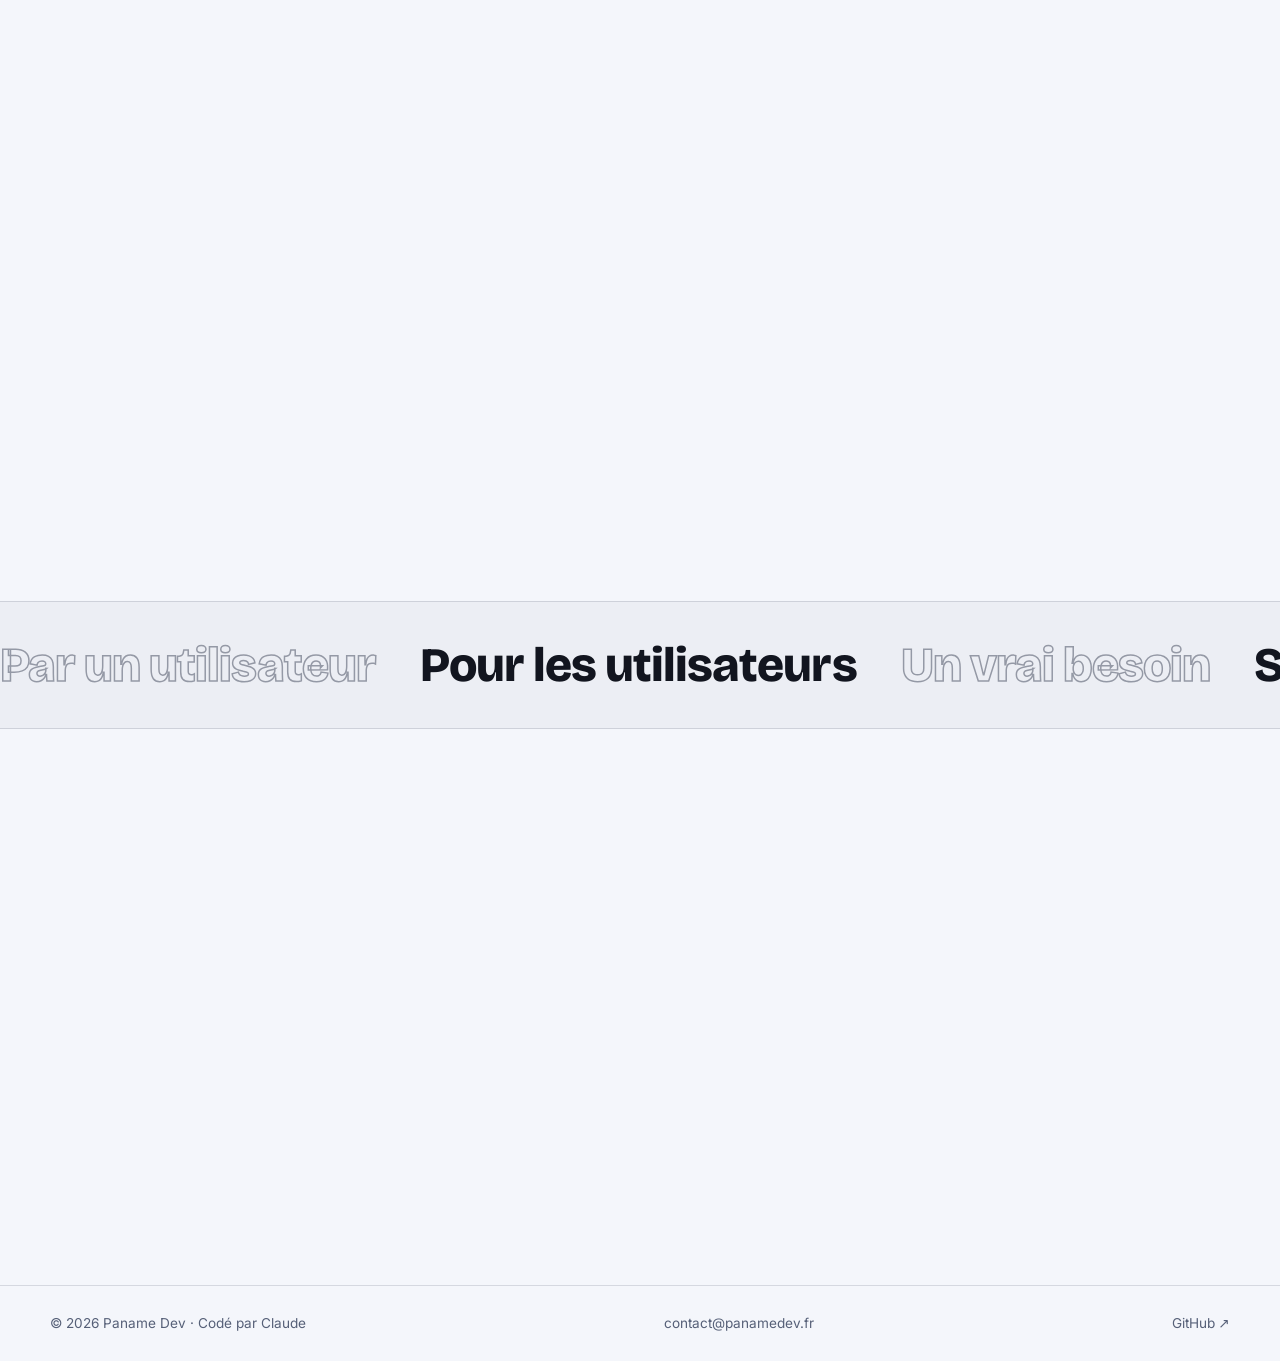
==== commit ff343af0: "Thème : l'astre va de gauche à droite (arrive d'en bas à gauche, sort à droite) Co-Authored-By: Clau" ====
--- a/index.html
+++ b/index.html
@@ -492,6 +492,6 @@
 
 <footer class="foot"><span>© 2026<span id="y"></span> Paname Dev · Codé par Claude</span><a href="mailto:contact@panamedev.fr">contact@panamedev.fr</a><a href="https://github.com/MaxPyroli" target="_blank" rel="noopener">GitHub ↗</a></footer>
 
-<script src="main.js?v=a68e5864"></script>
+<script src="main.js?v=3a6fb1c2"></script>
 </body>
 </html>
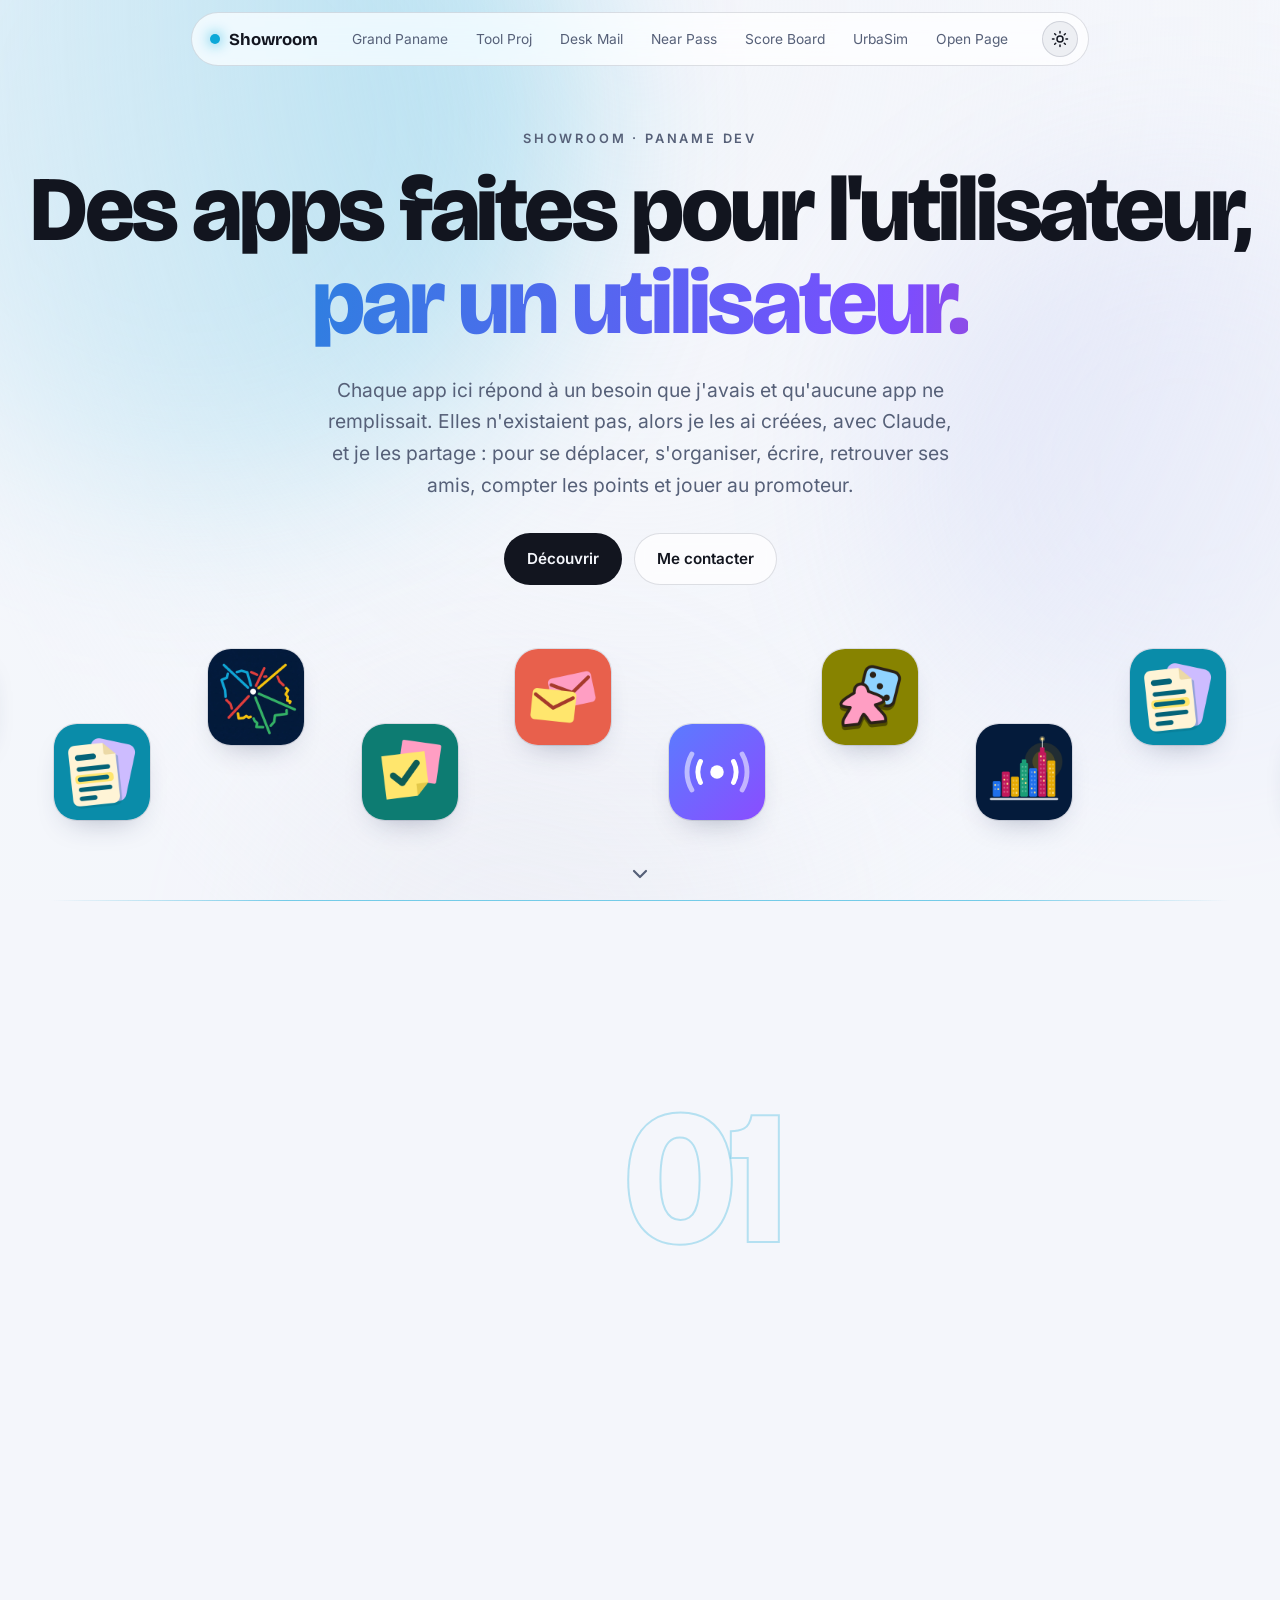
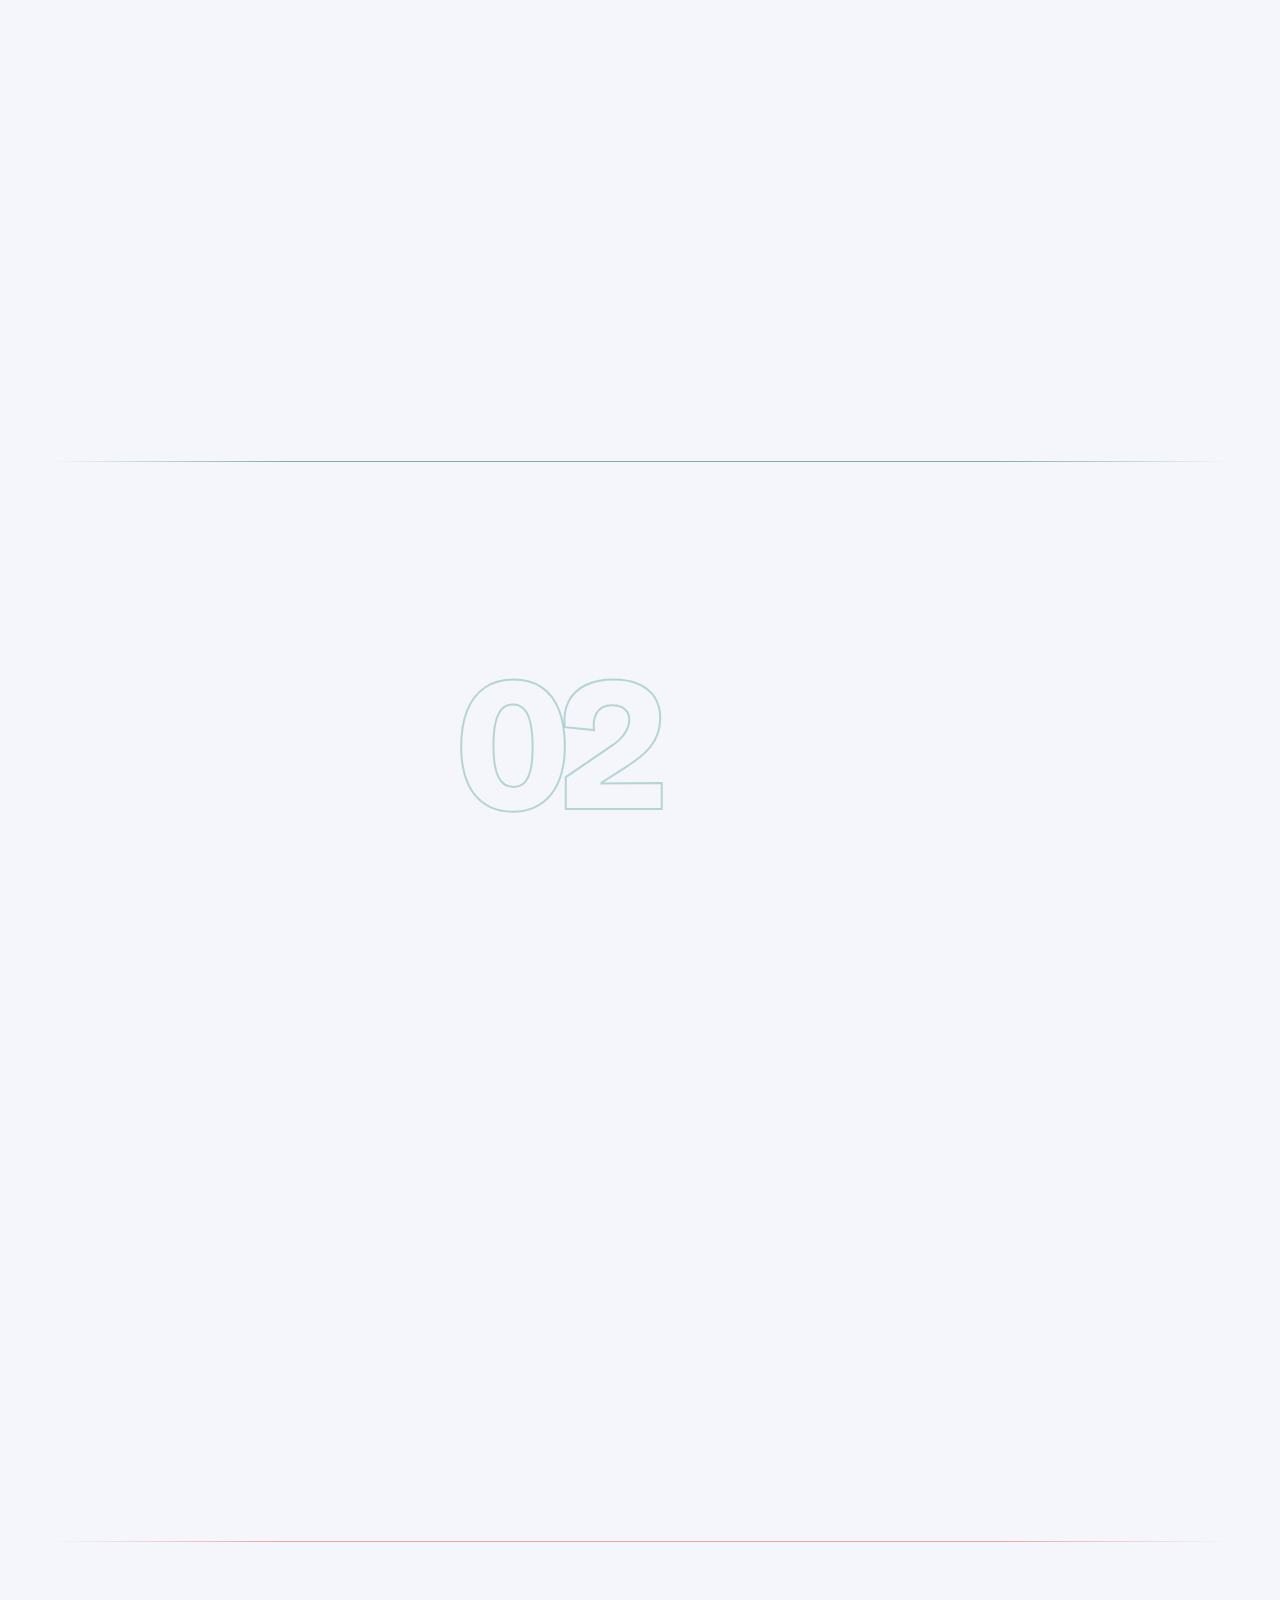
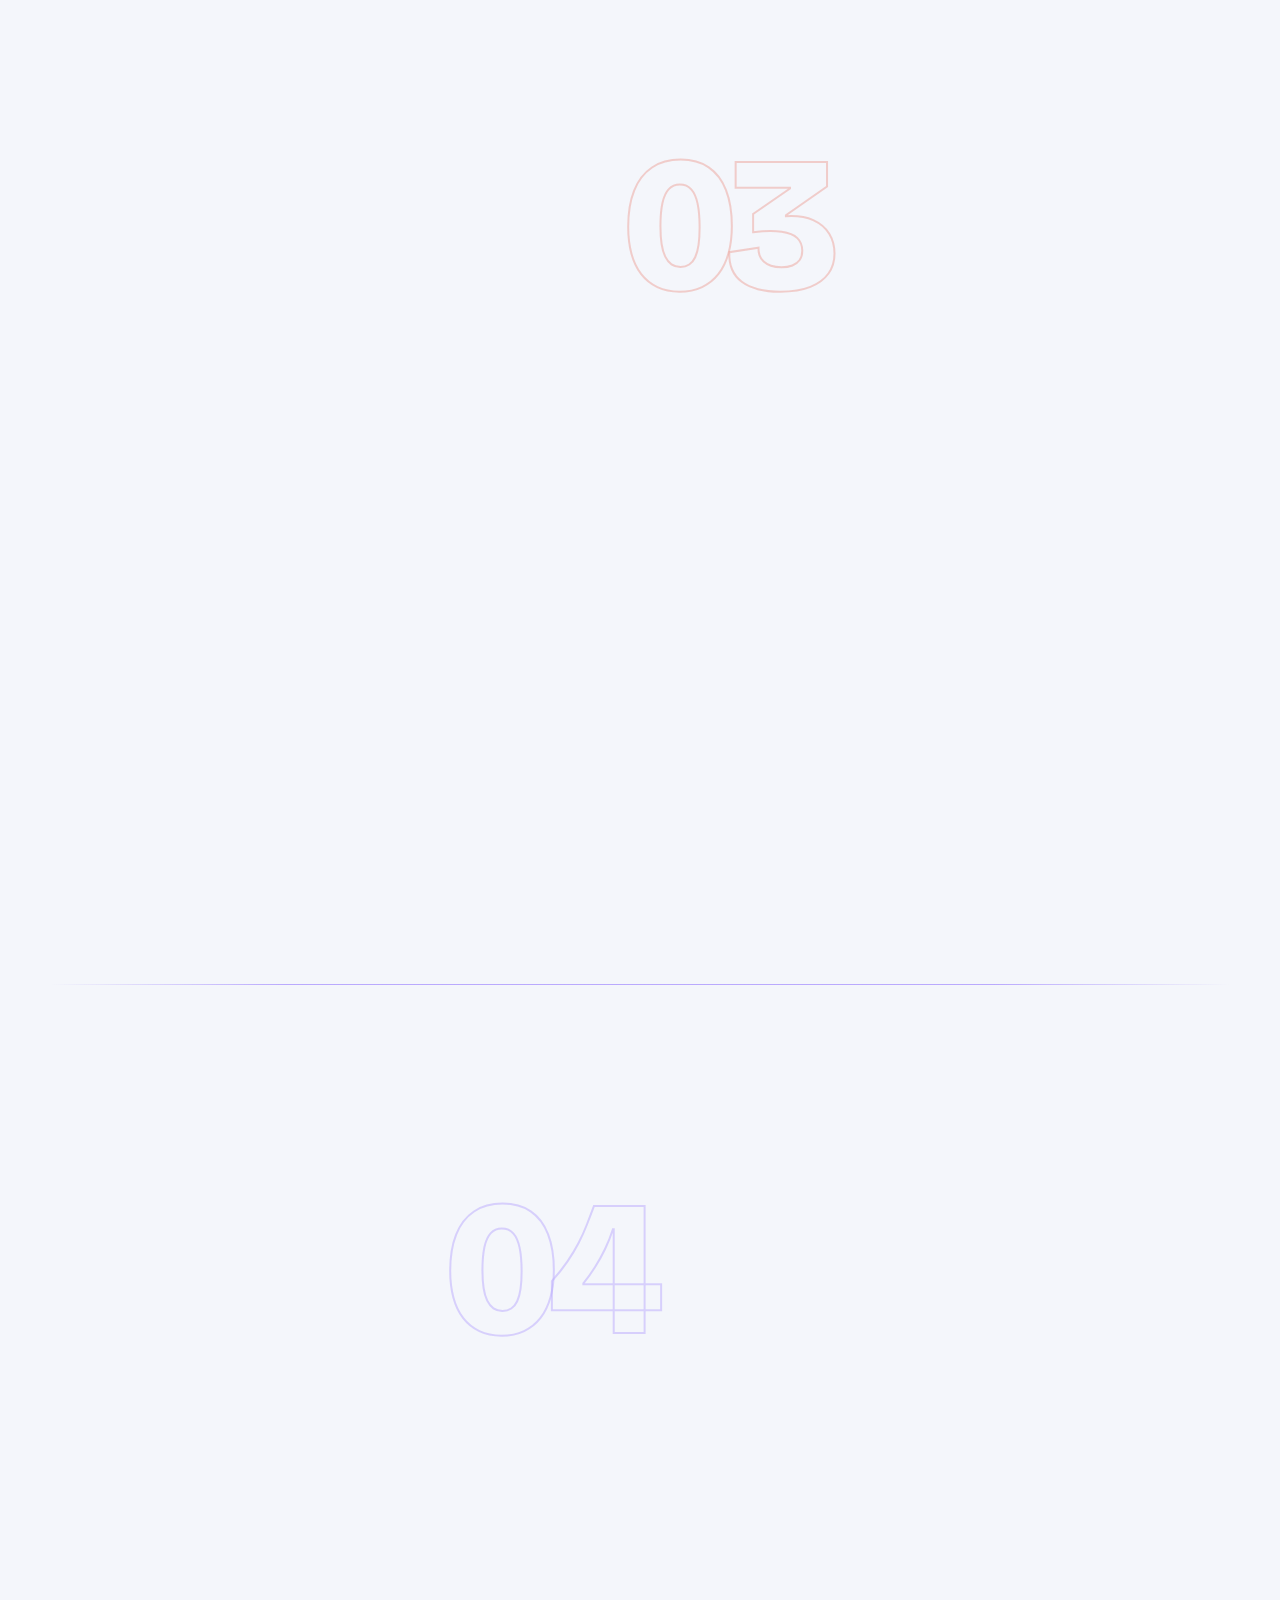
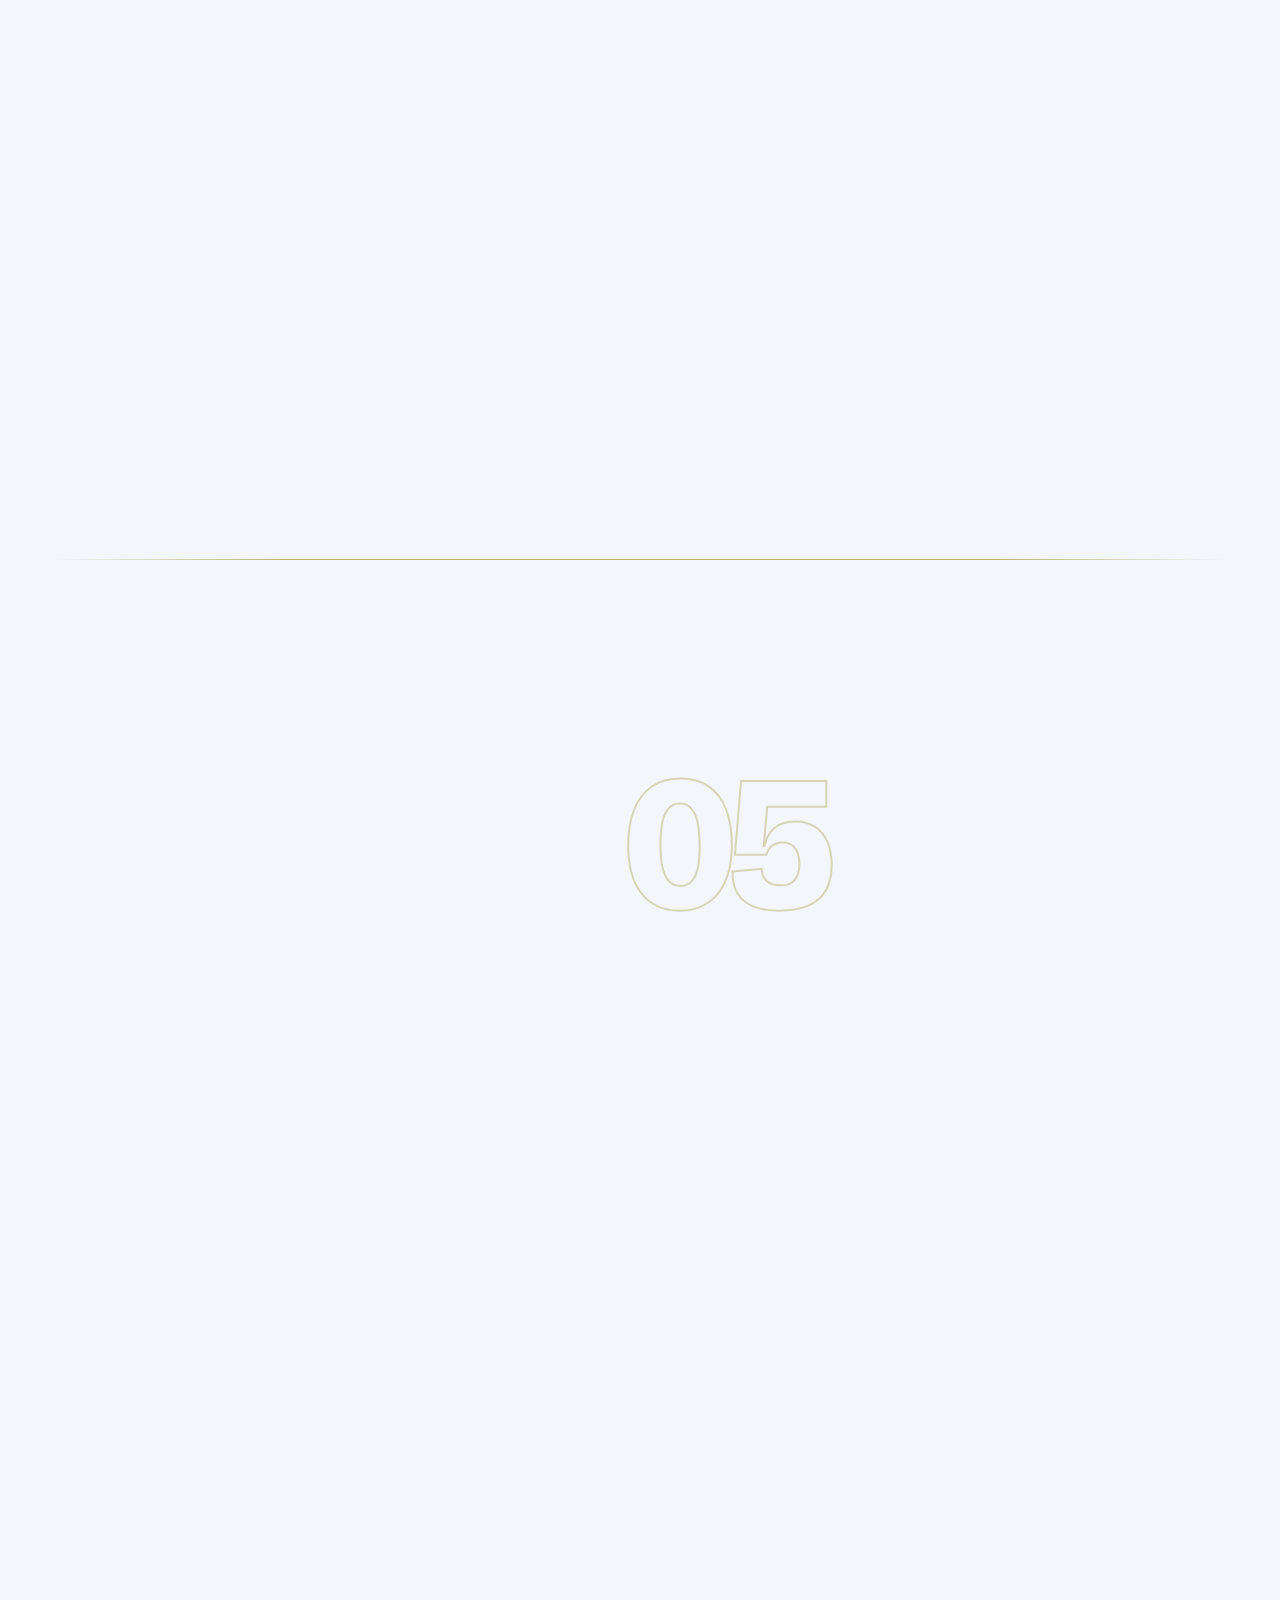
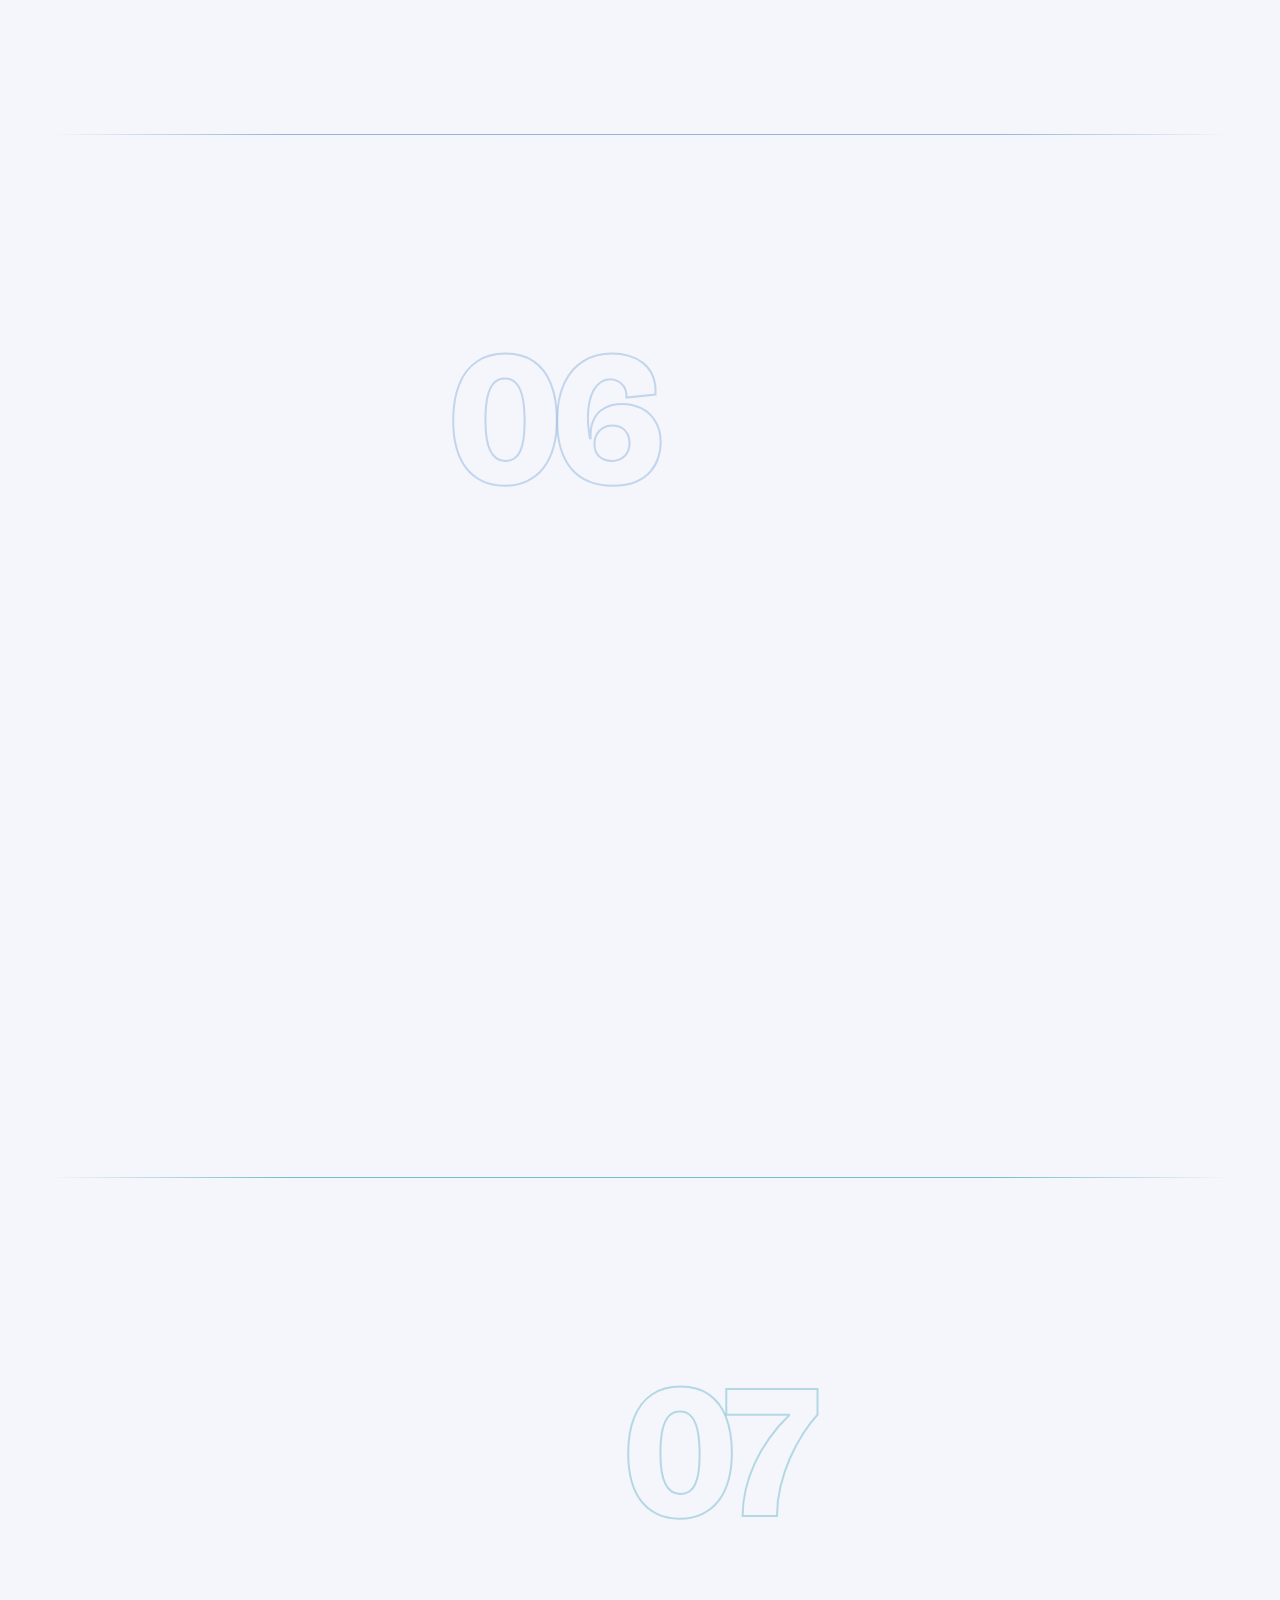
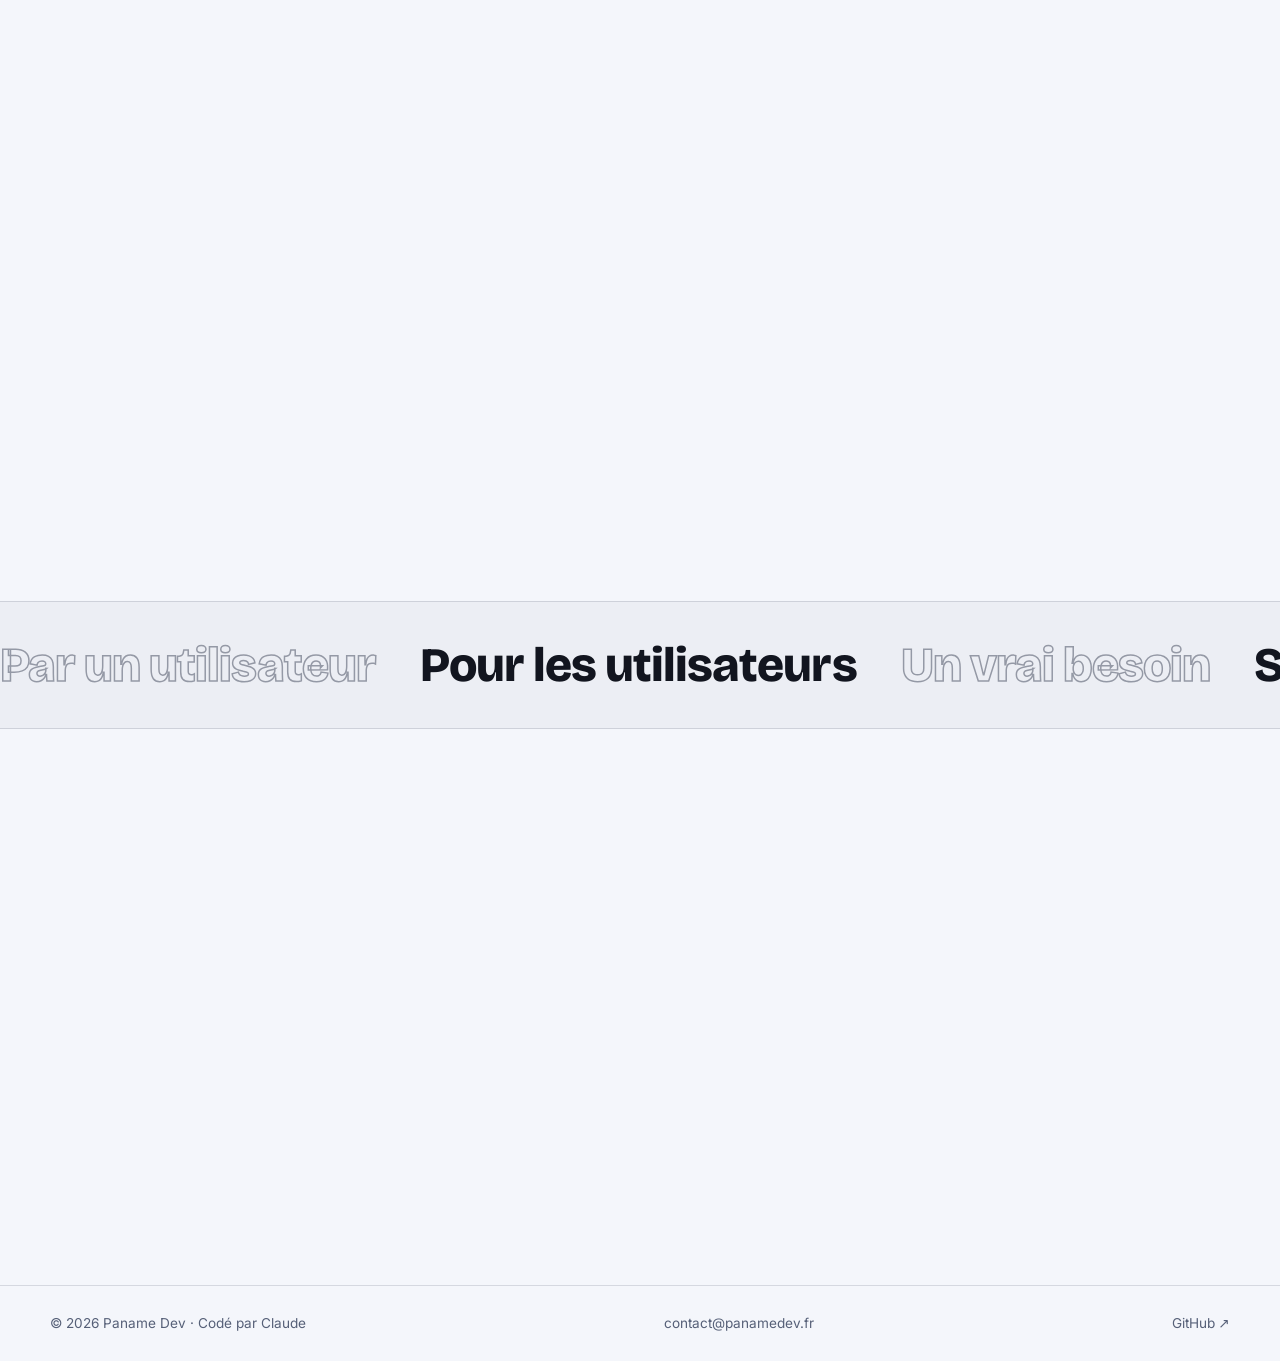
==== commit c9c5d17f: "Icônes d'accueil : plus de parallaxe ; l'icône pointée grossit et les autres s'écartent Co-Authored-" ====
--- a/index.html
+++ b/index.html
@@ -12,7 +12,7 @@
 <link rel="icon" href="assets/img/favicon.svg?v=3534c2a4" type="image/svg+xml">
 <link rel="preload" href="assets/fonts/inter-latin-wght.woff2" as="font" type="font/woff2" crossorigin>
 <link rel="preload" href="assets/fonts/bricolage-latin-opsz.woff2" as="font" type="font/woff2" crossorigin>
-<link rel="stylesheet" href="style.css?v=2842bfc6">
+<link rel="stylesheet" href="style.css?v=8fe3150a">
 </head>
 <body>
 <div class="bg" aria-hidden="true"><i class="blob b1"></i><i class="blob b2"></i><i class="blob b3"></i><div class="grain"></div></div>
@@ -42,13 +42,13 @@
 
   <div class="orbit" aria-hidden="true">
     <!-- ORBIT:START -->
-    <a href="#grand-paname" class="ico" data-depth="18" data-tile="#0ca8d8" style="left:2.0%;top:6%;animation-delay:-0.0s"><img src="assets/img/grandpaname.png?v=43c9810d" alt=""></a>
-    <a href="#tool-proj" class="ico" data-depth="26" data-tile="#0d7c72" style="left:16.0%;top:50%;animation-delay:-1.3s"><img src="assets/img/toolproj.png?v=ee2c892e" alt=""></a>
-    <a href="#desk-mail" class="ico" data-depth="34" data-tile="#e8604c" style="left:30.0%;top:6%;animation-delay:-2.6s"><img src="assets/img/deskmail.png?v=2308c365" alt=""></a>
-    <a href="#near-pass" class="ico" data-depth="40" data-tile="#8a6bff" style="left:44.0%;top:50%;animation-delay:-3.9s"><img src="assets/img/nearpass.svg?v=d5eae3f5" alt=""></a>
-    <a href="#scoreboard" class="ico" data-depth="22" data-tile="#878300" style="left:58.0%;top:6%;animation-delay:-0.2s"><img src="assets/img/scoreboard.png?v=7ec2c435" alt=""></a>
-    <a href="#urbasim" class="ico" data-depth="44" data-tile="#3f80ca" style="left:72.0%;top:50%;animation-delay:-1.5s"><img src="assets/img/urbasim-icon.png?v=8cf148e3" alt=""></a>
-    <a href="#open-page" class="ico" data-depth="18" data-tile="#0a8ca9" style="left:86.0%;top:6%;animation-delay:-2.8s"><img src="assets/img/openpage.png?v=98469eb4" alt=""></a>    <!-- ORBIT:END -->
+    <a href="#grand-paname" class="ico" data-tile="#0ca8d8" style="left:2.0%;top:6%;animation-delay:-0.0s"><img src="assets/img/grandpaname.png?v=43c9810d" alt=""></a>
+    <a href="#tool-proj" class="ico" data-tile="#0d7c72" style="left:16.0%;top:50%;animation-delay:-1.3s"><img src="assets/img/toolproj.png?v=ee2c892e" alt=""></a>
+    <a href="#desk-mail" class="ico" data-tile="#e8604c" style="left:30.0%;top:6%;animation-delay:-2.6s"><img src="assets/img/deskmail.png?v=2308c365" alt=""></a>
+    <a href="#near-pass" class="ico" data-tile="#8a6bff" style="left:44.0%;top:50%;animation-delay:-3.9s"><img src="assets/img/nearpass.svg?v=d5eae3f5" alt=""></a>
+    <a href="#scoreboard" class="ico" data-tile="#878300" style="left:58.0%;top:6%;animation-delay:-0.2s"><img src="assets/img/scoreboard.png?v=7ec2c435" alt=""></a>
+    <a href="#urbasim" class="ico" data-tile="#3f80ca" style="left:72.0%;top:50%;animation-delay:-1.5s"><img src="assets/img/urbasim-icon.png?v=8cf148e3" alt=""></a>
+    <a href="#open-page" class="ico" data-tile="#0a8ca9" style="left:86.0%;top:6%;animation-delay:-2.8s"><img src="assets/img/openpage.png?v=98469eb4" alt=""></a>    <!-- ORBIT:END -->
   </div>
   <a class="scroll" href="#apps" aria-label="Voir les apps"><svg viewBox="0 0 24 24" fill="none" stroke="currentColor" stroke-width="2.2" stroke-linecap="round" stroke-linejoin="round"><path d="M6 9l6 6 6-6"/></svg></a>
 </section>
@@ -492,6 +492,6 @@
 
 <footer class="foot"><span>© 2026<span id="y"></span> Paname Dev · Codé par Claude</span><a href="mailto:contact@panamedev.fr">contact@panamedev.fr</a><a href="https://github.com/MaxPyroli" target="_blank" rel="noopener">GitHub ↗</a></footer>
 
-<script src="main.js?v=3a6fb1c2"></script>
+<script src="main.js?v=7bcf0c11"></script>
 </body>
 </html>
--- a/style.css
+++ b/style.css
@@ -87,7 +87,7 @@
 .orbit{overflow-x:clip}
 .belt{position:absolute;inset:0;pointer-events:none}
 .belt .ico{pointer-events:auto}
-.ico:hover{scale:1.14}
+.ico.lift{scale:1.32;z-index:4}
 .ico img,.ico svg{width:100%;height:100%;border-radius:inherit}
 @keyframes bob{50%{transform:translateY(-14px) rotate(2deg)}}
 .scroll{position:absolute;bottom:6px;width:40px;height:40px;display:grid;place-items:center;color:var(--mut);transition:color .25s}
